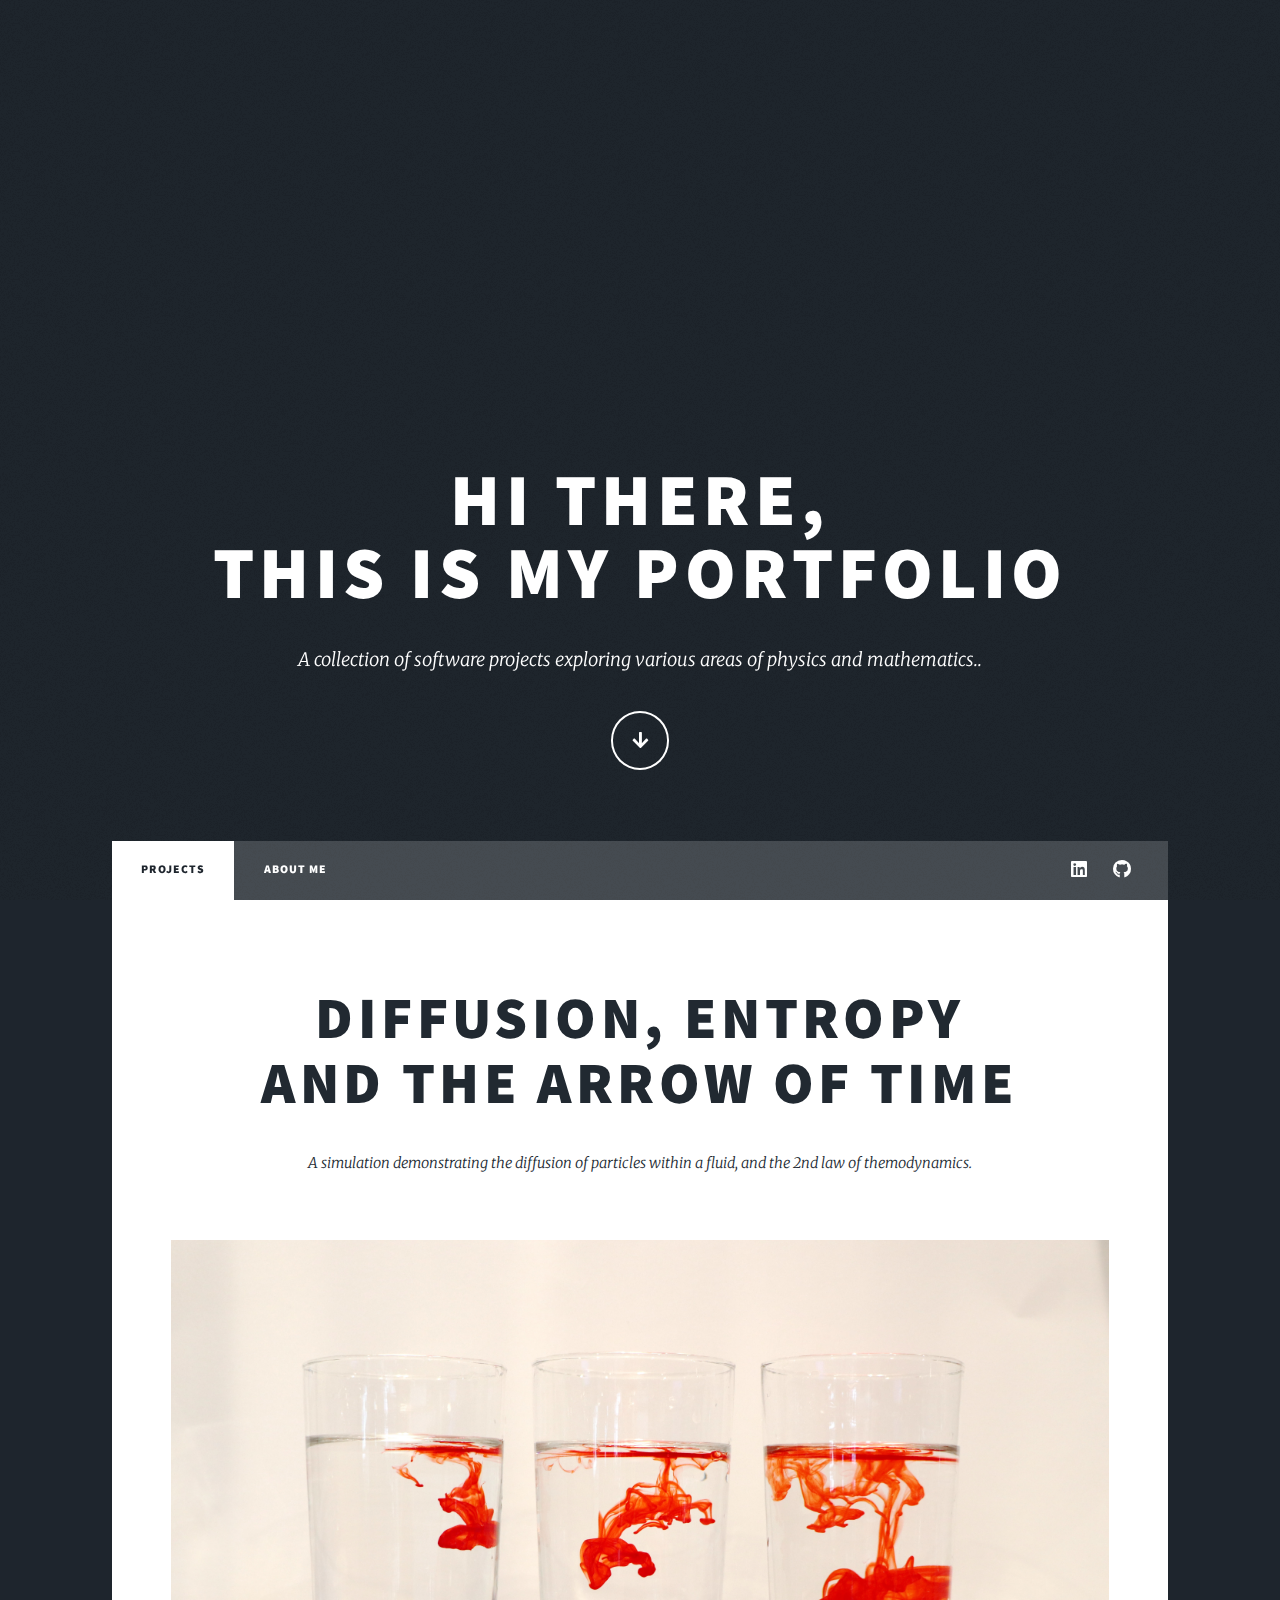
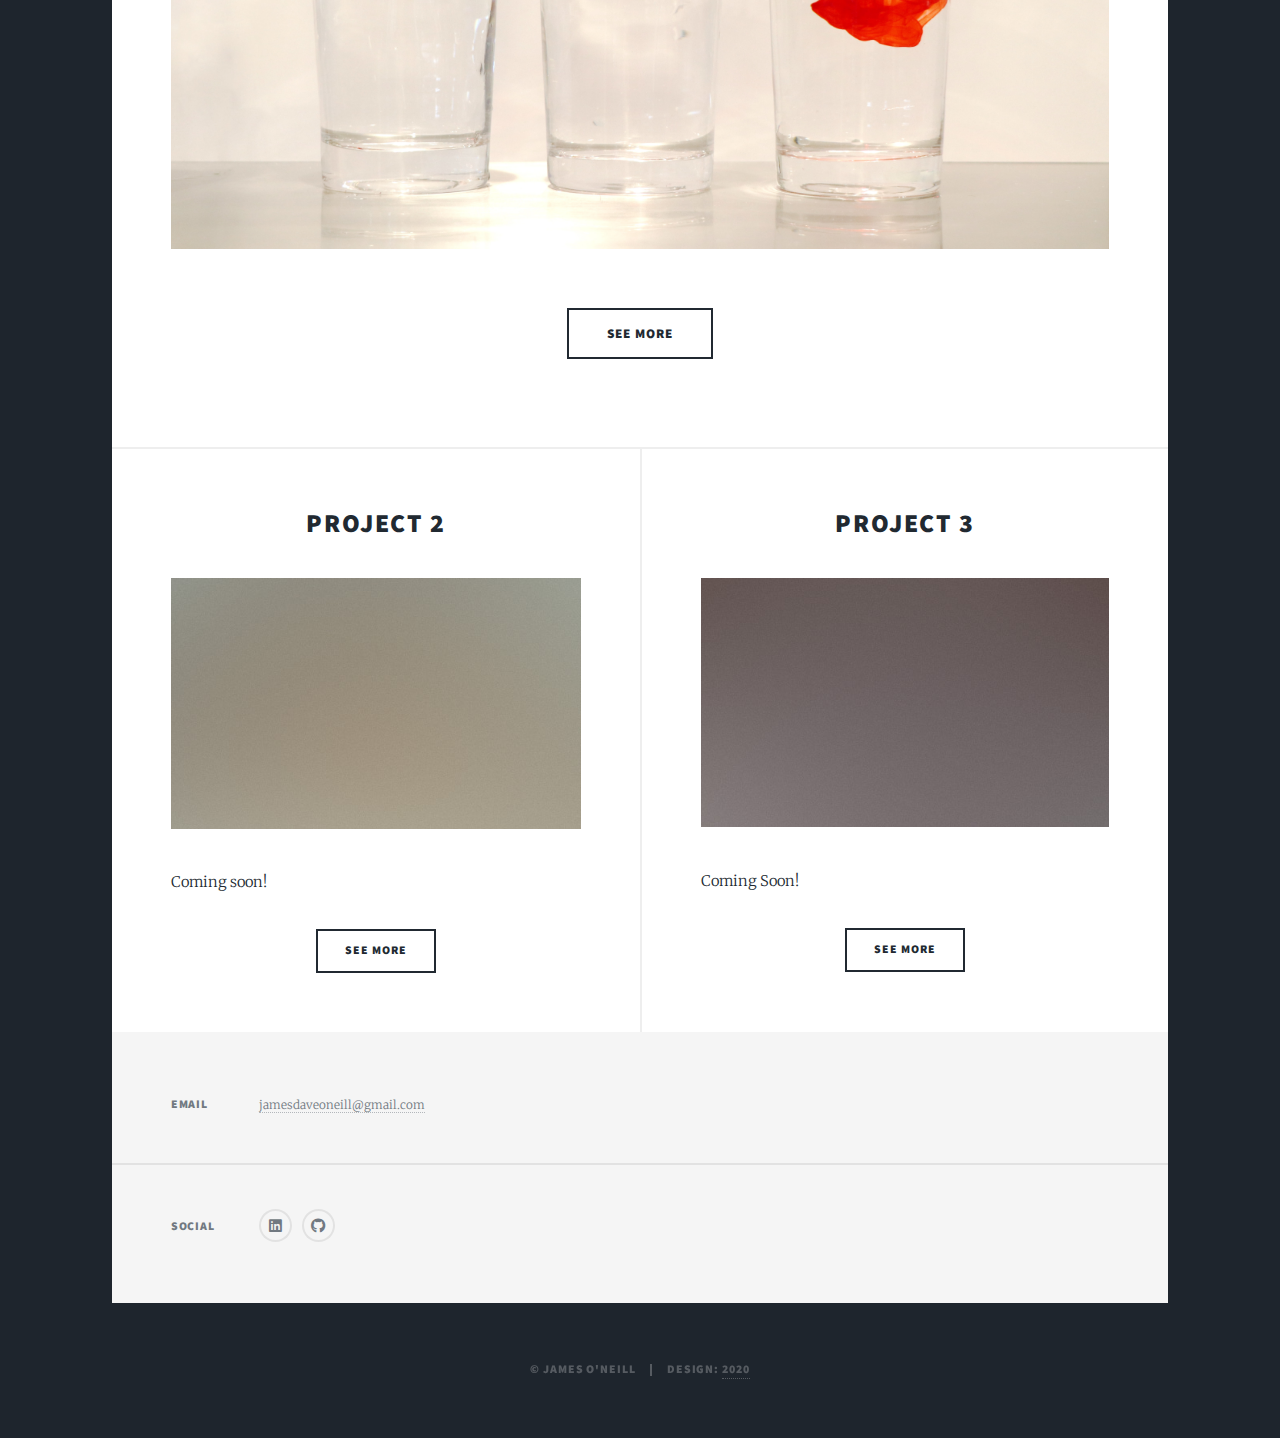
==== index.html @ 085fedf2 "Added picture to About Me page Tweaked responsive background for mobile" ====
<!DOCTYPE HTML>
<!--
	Massively by HTML5 UP
	html5up.net | @ajlkn
	Free for personal and commercial use under the CCA 3.0 license (html5up.net/license)
-->
<html>
	<head>
		<title>Portfolio - James O'Neill</title>
		<meta charset="utf-8" />
		<meta name="viewport" content="width=device-width, initial-scale=1, user-scalable=no" />
		<link rel="stylesheet" href="assets/css/main.css" />
		<noscript><link rel="stylesheet" href="assets/css/noscript.css" /></noscript>
	</head>
	<body class="is-preload">

		<!-- Wrapper -->
			<div id="wrapper" class="fade-in">

				<!-- Intro -->
					<div id="intro">
						<h1>Hi there, <br /> this is my portfolio</h1>
						<p>A collection of software projects exploring various areas of physics and mathematics.</a>.</p>
						<ul class="actions">
							<li><a href="#header" class="button icon solid solo fa-arrow-down scrolly">Continue</a></li>
						</ul>
					</div>

				<!-- Header -->
					<header id="header">
						<a href="index.html" class="logo">James O'Neill</a>
					</header>

				<!-- Nav -->
					<nav id="nav">
						<ul class="links">
							<li class="active"><a href="index.html">Projects</a></li>
							<li><a href="aboutme.html">About Me</a></li>
						</ul>
						<ul class="icons">
							<li><a href="https://www.linkedin.com/in/james-o-neill-bb5a001a0/" class="icon brands fa-linkedin"><span class="label">Instagram</span></a></li>
							<li><a href="https://github.com/Jamesdavidoneill" class="icon brands fa-github"><span class="label">GitHub</span></a></li>
						</ul>
					</nav>

				<!-- Main -->
					<div id="main">

						<!-- Featured Project -->
							<article class="post featured">
								<header class="major">
									<h2><a href="Diffusion Simulation.html">Diffusion, Entropy<br />
									and the Arrow of Time</a></h2>
									<p>A simulation demonstrating the diffusion of particles within a fluid, and the 2nd law of themodynamics.</p>
								</header>
								<a href="Diffusion Simulation.html" class="image main"><img src="images/Diffusion Pic.jpg" alt="" /></a>
								<ul class="actions special">
									<li><a href="Diffusion Simulation.html" class="button large">See more</a></li>
								</ul>
							</article>

						<!-- Projects -->
							<section class="posts">
								<article>
									<header>
										<h2><a href="#">Project 2</a></h2>
									</header>
									<a href="#" class="image fit"><img src="images/pic02.jpg" alt="" /></a>
									<p>Coming soon!</p>
									<ul class="actions special">
										<li><a href="#" class="button">see more</a></li>
									</ul>
								</article>
								<article>
									<header>
										<h2><a href="#">Project 3</a></h2>
									</header>
									<a href="#" class="image fit"><img src="images/pic03.jpg" alt="" /></a>
									<p>Coming Soon!</p>
									<ul class="actions special">
										<li><a href="#" class="button">see more</a></li>
									</ul>
								</article>
								
							</section>

						<!-- Footer -->

					</div>

				<!-- Footer -->
					<footer id="footer">
						<section class="split contact">
							<section>
								<h3>Email</h3>
								<p><a href="#">jamesdaveoneill@gmail.com</a></p>
							</section>
							<section>
								<h3>Social</h3>
								<ul class="icons alt">
									<li><a href="https://www.linkedin.com/in/james-o-neill-bb5a001a0/" class="icon brands alt fa-linkedin"><span class="label">Instagram</span></a></li>
									<li><a href="https://github.com/Jamesdavidoneill" class="icon brands alt fa-github"><span class="label">GitHub</span></a></li>
								</ul>
							</section>
						</section>
					</footer>
					
				<!-- Copyright -->
					<div id="copyright">
						<ul><li>&copy; James O'Neill</li><li>Design: <a href="https://html5up.net">2020</a></li></ul>
					</div>

			</div>

		<!-- Scripts -->
			<script src="assets/js/jquery.min.js"></script>
			<script src="assets/js/jquery.scrollex.min.js"></script>
			<script src="assets/js/jquery.scrolly.min.js"></script>
			<script src="assets/js/browser.min.js"></script>
			<script src="assets/js/breakpoints.min.js"></script>
			<script src="assets/js/util.js"></script>
			<script src="assets/js/main.js"></script>

	</body>
</html>
---- assets/css/main.css ----
@import url(fontawesome-all.min.css);
@import url("https://fonts.googleapis.com/css?family=Merriweather:300,700,300italic,700italic|Source+Sans+Pro:900");

/*
	Massively by HTML5 UP
	html5up.net | @ajlkn
	Free for personal and commercial use under the CCA 3.0 license (html5up.net/license)
*/

html, body, div, span, applet, object,
iframe, h1, h2, h3, h4, h5, h6, p, blockquote,
pre, a, abbr, acronym, address, big, cite,
code, del, dfn, em, img, ins, kbd, q, s, samp,
small, strike, strong, sub, sup, tt, var, b,
u, i, center, dl, dt, dd, ol, ul, li, fieldset,
form, label, legend, table, caption, tbody,
tfoot, thead, tr, th, td, article, aside,
canvas, details, embed, figure, figcaption,
footer, header, hgroup, menu, nav, output, ruby,
section, summary, time, mark, audio, video {
	margin: 0;
	padding: 0;
	border: 0;
	font-size: 100%;
	font: inherit;
	vertical-align: baseline;}

article, aside, details, figcaption, figure,
footer, header, hgroup, menu, nav, section {
	display: block;}

body {
	line-height: 1;
}

ol, ul {
	list-style: none;
}

blockquote, q {
	quotes: none;
}

	blockquote:before, blockquote:after, q:before, q:after {
		content: '';
		content: none;
	}

table {
	border-collapse: collapse;
	border-spacing: 0;
}

body {
	-webkit-text-size-adjust: none;
}

mark {
	background-color: transparent;
	color: inherit;
}

input::-moz-focus-inner {
	border: 0;
	padding: 0;
}

input, select, textarea {
	-moz-appearance: none;
	-webkit-appearance: none;
	-ms-appearance: none;
	appearance: none;
}

/* Basic */

	@-ms-viewport {
		width: device-width;
	}

	body {
		-ms-overflow-style: scrollbar;
	}

	@media screen and (max-width: 480px) {

		html, body {
			min-width: 320px;
		}

	}

	html {
		box-sizing: border-box;
	}

	*, *:before, *:after {
		box-sizing: inherit;
	}

	body {
		background-color: #1e252d;
	}

		body.is-preload *, body.is-preload *:before, body.is-preload *:after {
			-moz-animation: none !important;
			-webkit-animation: none !important;
			-ms-animation: none !important;
			animation: none !important;
			-moz-transition: none !important;
			-webkit-transition: none !important;
			-ms-transition: none !important;
			transition: none !important;
		}

/* Type */

	html {
		font-size: 16pt;
	}

		@media screen and (max-width: 1680px) {

			html {
				font-size: 12pt;
			}

		}

		@media screen and (max-width: 1280px) {

			html {
				font-size: 11pt;
			}

		}

		@media screen and (max-width: 360px) {

			html {
				font-size: 10pt;
			}

		}

	body {
		color: #212931;
	}

	body, input, select, textarea {
		font-family: "Merriweather", Georgia, serif;
		font-weight: 300;
		font-size: 1rem;
		line-height: 2.375;
	}

	a {
		-moz-transition: color 0.2s ease-in-out, background-color 0.2s ease-in-out, border-color 0.2s ease-in-out, box-shadow 0.2s ease-in-out;
		-webkit-transition: color 0.2s ease-in-out, background-color 0.2s ease-in-out, border-color 0.2s ease-in-out, box-shadow 0.2s ease-in-out;
		-ms-transition: color 0.2s ease-in-out, background-color 0.2s ease-in-out, border-color 0.2s ease-in-out, box-shadow 0.2s ease-in-out;
		transition: color 0.2s ease-in-out, background-color 0.2s ease-in-out, border-color 0.2s ease-in-out, box-shadow 0.2s ease-in-out;
		border-bottom: dotted 1px;
		text-decoration: none;
	}

		a:hover {
			border-bottom-color: transparent;
		}

	strong, b {
		font-weight: 600;
	}

	em, i {
		font-style: italic;
	}

	p {
		text-align: justify;
		margin: 0 0 2rem 0;
	}

	h1, h2, h3, h4, h5, h6 {
		font-family: "Source Sans Pro", Helvetica, sans-serif;
		font-weight: 900;
		line-height: 1.5;
		letter-spacing: 0.075em;
		text-transform: uppercase;
		margin: 0 0 1rem 0;
	}

		h1 a, h2 a, h3 a, h4 a, h5 a, h6 a {
			border-bottom: 0;
			color: inherit;
			text-decoration: none;
		}

	h1 {
		font-size: 4rem;
		line-height: 1.1;
		margin: 0 0 2rem 0;
	}

	h2 {
		font-size: 1.75rem;
		line-height: 1.3;
		margin: 0 0 1.5rem 0;
	}

	h3 {
		font-size: 1.25rem;
		margin: 0 0 1.5rem 0;
	}

	h4 {
		font-size: 1rem;
	}

	h5 {
		font-size: 0.9rem;
	}

	h6 {
		font-size: 0.8rem;
	}

	sub {
		font-size: 0.8rem;
		position: relative;
		top: 0.5rem;
	}

	sup {
		font-size: 0.8rem;
		position: relative;
		top: -0.5rem;
	}

	blockquote {
		border-left: solid 4px;
		font-style: italic;
		margin: 0 0 2rem 0;
		padding: 0.5rem 0 0.5rem 2rem;
	}

	code {
		border: solid 2px;
		font-family: "Courier New", monospace;
		font-size: 0.9rem;
		margin: 0 0.25rem;
		padding: 0.25rem 0.65rem;
	}

	pre {
		-webkit-overflow-scrolling: touch;
		font-family: "Courier New", monospace;
		font-size: 0.9rem;
		margin: 0 0 2rem 0;
	}

		pre code {
			display: block;
			line-height: 1.75;
			padding: 1rem 1.5rem;
			overflow-x: auto;
		}

	hr {
		border: 0;
		border-bottom: solid 2px;
		margin: 3rem 0;
	}

		hr.major {
			margin: 5rem 0;
		}

	.align-left {
		text-align: left;
	}

	.align-center {
		text-align: center;
	}

	.align-right {
		text-align: right;
	}

	input, select, textarea {
		color: #212931;
	}

	a {
		color: #212931;
		border-bottom-color: rgba(33, 41, 49, 0.5);
	}

		a:hover {
			border-bottom-color: transparent;
			color: #18bfef !important;
		}

	strong, b {
		color: #212931;
	}

	h1, h2, h3, h4, h5, h6 {
		color: #212931;
	}

	blockquote {
		border-left-color: #eeeeee;
	}

	code {
		background: rgba(220, 220, 220, 0.25);
		border-color: #eeeeee;
	}

	hr {
		border-bottom-color: #eeeeee;
	}

/* Row */

	.row {
		display: flex;
		flex-wrap: wrap;
		box-sizing: border-box;
		align-items: stretch;
	}

		.row > * {
			box-sizing: border-box;
		}

		.row.gtr-uniform > * > :last-child {
			margin-bottom: 0;
		}

		.row.aln-left {
			justify-content: flex-start;
		}

		.row.aln-center {
			justify-content: center;
		}

		.row.aln-right {
			justify-content: flex-end;
		}

		.row.aln-top {
			align-items: flex-start;
		}

		.row.aln-middle {
			align-items: center;
		}

		.row.aln-bottom {
			align-items: flex-end;
		}

		.row > .imp {
			order: -1;
		}

		.row > .col-1 {
			width: 8.33333%;
		}

		.row > .off-1 {
			margin-left: 8.33333%;
		}

		.row > .col-2 {
			width: 16.66667%;
		}

		.row > .off-2 {
			margin-left: 16.66667%;
		}

		.row > .col-3 {
			width: 25%;
		}

		.row > .off-3 {
			margin-left: 25%;
		}

		.row > .col-4 {
			width: 33.33333%;
		}

		.row > .off-4 {
			margin-left: 33.33333%;
		}

		.row > .col-5 {
			width: 41.66667%;
		}

		.row > .off-5 {
			margin-left: 41.66667%;
		}

		.row > .col-6 {
			width: 50%;
		}

		.row > .off-6 {
			margin-left: 50%;
		}

		.row > .col-7 {
			width: 58.33333%;
		}

		.row > .off-7 {
			margin-left: 58.33333%;
		}

		.row > .col-8 {
			width: 66.66667%;
		}

		.row > .off-8 {
			margin-left: 66.66667%;
		}

		.row > .col-9 {
			width: 75%;
		}

		.row > .off-9 {
			margin-left: 75%;
		}

		.row > .col-10 {
			width: 83.33333%;
		}

		.row > .off-10 {
			margin-left: 83.33333%;
		}

		.row > .col-11 {
			width: 91.66667%;
		}

		.row > .off-11 {
			margin-left: 91.66667%;
		}

		.row > .col-12 {
			width: 100%;
		}

		.row > .off-12 {
			margin-left: 100%;
		}

		.row.gtr-0 {
			margin-top: 0;
			margin-left: 0rem;
		}

			.row.gtr-0 > * {
				padding: 0 0 0 0rem;
			}

			.row.gtr-0.gtr-uniform {
				margin-top: 0rem;
			}

				.row.gtr-0.gtr-uniform > * {
					padding-top: 0rem;
				}

		.row.gtr-25 {
			margin-top: 0;
			margin-left: -0.375rem;
		}

			.row.gtr-25 > * {
				padding: 0 0 0 0.375rem;
			}

			.row.gtr-25.gtr-uniform {
				margin-top: -0.375rem;
			}

				.row.gtr-25.gtr-uniform > * {
					padding-top: 0.375rem;
				}

		.row.gtr-50 {
			margin-top: 0;
			margin-left: -0.75rem;
		}

			.row.gtr-50 > * {
				padding: 0 0 0 0.75rem;
			}

			.row.gtr-50.gtr-uniform {
				margin-top: -0.75rem;
			}

				.row.gtr-50.gtr-uniform > * {
					padding-top: 0.75rem;
				}

		.row {
			margin-top: 0;
			margin-left: -1.5rem;
		}

			.row > * {
				padding: 0 0 0 1.5rem;
			}

			.row.gtr-uniform {
				margin-top: -1.5rem;
			}

				.row.gtr-uniform > * {
					padding-top: 1.5rem;
				}

		.row.gtr-150 {
			margin-top: 0;
			margin-left: -2.25rem;
		}

			.row.gtr-150 > * {
				padding: 0 0 0 2.25rem;
			}

			.row.gtr-150.gtr-uniform {
				margin-top: -2.25rem;
			}

				.row.gtr-150.gtr-uniform > * {
					padding-top: 2.25rem;
				}

		.row.gtr-200 {
			margin-top: 0;
			margin-left: -3rem;
		}

			.row.gtr-200 > * {
				padding: 0 0 0 3rem;
			}

			.row.gtr-200.gtr-uniform {
				margin-top: -3rem;
			}

				.row.gtr-200.gtr-uniform > * {
					padding-top: 3rem;
				}

		@media screen and (max-width: 1680px) {

			.row {
				display: flex;
				flex-wrap: wrap;
				box-sizing: border-box;
				align-items: stretch;
			}

				.row > * {
					box-sizing: border-box;
				}

				.row.gtr-uniform > * > :last-child {
					margin-bottom: 0;
				}

				.row.aln-left {
					justify-content: flex-start;
				}

				.row.aln-center {
					justify-content: center;
				}

				.row.aln-right {
					justify-content: flex-end;
				}

				.row.aln-top {
					align-items: flex-start;
				}

				.row.aln-middle {
					align-items: center;
				}

				.row.aln-bottom {
					align-items: flex-end;
				}

				.row > .imp-xlarge {
					order: -1;
				}

				.row > .col-1-xlarge {
					width: 8.33333%;
				}

				.row > .off-1-xlarge {
					margin-left: 8.33333%;
				}

				.row > .col-2-xlarge {
					width: 16.66667%;
				}

				.row > .off-2-xlarge {
					margin-left: 16.66667%;
				}

				.row > .col-3-xlarge {
					width: 25%;
				}

				.row > .off-3-xlarge {
					margin-left: 25%;
				}

				.row > .col-4-xlarge {
					width: 33.33333%;
				}

				.row > .off-4-xlarge {
					margin-left: 33.33333%;
				}

				.row > .col-5-xlarge {
					width: 41.66667%;
				}

				.row > .off-5-xlarge {
					margin-left: 41.66667%;
				}

				.row > .col-6-xlarge {
					width: 50%;
				}

				.row > .off-6-xlarge {
					margin-left: 50%;
				}

				.row > .col-7-xlarge {
					width: 58.33333%;
				}

				.row > .off-7-xlarge {
					margin-left: 58.33333%;
				}

				.row > .col-8-xlarge {
					width: 66.66667%;
				}

				.row > .off-8-xlarge {
					margin-left: 66.66667%;
				}

				.row > .col-9-xlarge {
					width: 75%;
				}

				.row > .off-9-xlarge {
					margin-left: 75%;
				}

				.row > .col-10-xlarge {
					width: 83.33333%;
				}

				.row > .off-10-xlarge {
					margin-left: 83.33333%;
				}

				.row > .col-11-xlarge {
					width: 91.66667%;
				}

				.row > .off-11-xlarge {
					margin-left: 91.66667%;
				}

				.row > .col-12-xlarge {
					width: 100%;
				}

				.row > .off-12-xlarge {
					margin-left: 100%;
				}

				.row.gtr-0 {
					margin-top: 0;
					margin-left: 0rem;
				}

					.row.gtr-0 > * {
						padding: 0 0 0 0rem;
					}

					.row.gtr-0.gtr-uniform {
						margin-top: 0rem;
					}

						.row.gtr-0.gtr-uniform > * {
							padding-top: 0rem;
						}

				.row.gtr-25 {
					margin-top: 0;
					margin-left: -0.375rem;
				}

					.row.gtr-25 > * {
						padding: 0 0 0 0.375rem;
					}

					.row.gtr-25.gtr-uniform {
						margin-top: -0.375rem;
					}

						.row.gtr-25.gtr-uniform > * {
							padding-top: 0.375rem;
						}

				.row.gtr-50 {
					margin-top: 0;
					margin-left: -0.75rem;
				}

					.row.gtr-50 > * {
						padding: 0 0 0 0.75rem;
					}

					.row.gtr-50.gtr-uniform {
						margin-top: -0.75rem;
					}

						.row.gtr-50.gtr-uniform > * {
							padding-top: 0.75rem;
						}

				.row {
					margin-top: 0;
					margin-left: -1.5rem;
				}

					.row > * {
						padding: 0 0 0 1.5rem;
					}

					.row.gtr-uniform {
						margin-top: -1.5rem;
					}

						.row.gtr-uniform > * {
							padding-top: 1.5rem;
						}

				.row.gtr-150 {
					margin-top: 0;
					margin-left: -2.25rem;
				}

					.row.gtr-150 > * {
						padding: 0 0 0 2.25rem;
					}

					.row.gtr-150.gtr-uniform {
						margin-top: -2.25rem;
					}

						.row.gtr-150.gtr-uniform > * {
							padding-top: 2.25rem;
						}

				.row.gtr-200 {
					margin-top: 0;
					margin-left: -3rem;
				}

					.row.gtr-200 > * {
						padding: 0 0 0 3rem;
					}

					.row.gtr-200.gtr-uniform {
						margin-top: -3rem;
					}

						.row.gtr-200.gtr-uniform > * {
							padding-top: 3rem;
						}

		}

		@media screen and (max-width: 1280px) {

			.row {
				display: flex;
				flex-wrap: wrap;
				box-sizing: border-box;
				align-items: stretch;
			}

				.row > * {
					box-sizing: border-box;
				}

				.row.gtr-uniform > * > :last-child {
					margin-bottom: 0;
				}

				.row.aln-left {
					justify-content: flex-start;
				}

				.row.aln-center {
					justify-content: center;
				}

				.row.aln-right {
					justify-content: flex-end;
				}

				.row.aln-top {
					align-items: flex-start;
				}

				.row.aln-middle {
					align-items: center;
				}

				.row.aln-bottom {
					align-items: flex-end;
				}

				.row > .imp-large {
					order: -1;
				}

				.row > .col-1-large {
					width: 8.33333%;
				}

				.row > .off-1-large {
					margin-left: 8.33333%;
				}

				.row > .col-2-large {
					width: 16.66667%;
				}

				.row > .off-2-large {
					margin-left: 16.66667%;
				}

				.row > .col-3-large {
					width: 25%;
				}

				.row > .off-3-large {
					margin-left: 25%;
				}

				.row > .col-4-large {
					width: 33.33333%;
				}

				.row > .off-4-large {
					margin-left: 33.33333%;
				}

				.row > .col-5-large {
					width: 41.66667%;
				}

				.row > .off-5-large {
					margin-left: 41.66667%;
				}

				.row > .col-6-large {
					width: 50%;
				}

				.row > .off-6-large {
					margin-left: 50%;
				}

				.row > .col-7-large {
					width: 58.33333%;
				}

				.row > .off-7-large {
					margin-left: 58.33333%;
				}

				.row > .col-8-large {
					width: 66.66667%;
				}

				.row > .off-8-large {
					margin-left: 66.66667%;
				}

				.row > .col-9-large {
					width: 75%;
				}

				.row > .off-9-large {
					margin-left: 75%;
				}

				.row > .col-10-large {
					width: 83.33333%;
				}

				.row > .off-10-large {
					margin-left: 83.33333%;
				}

				.row > .col-11-large {
					width: 91.66667%;
				}

				.row > .off-11-large {
					margin-left: 91.66667%;
				}

				.row > .col-12-large {
					width: 100%;
				}

				.row > .off-12-large {
					margin-left: 100%;
				}

				.row.gtr-0 {
					margin-top: 0;
					margin-left: 0rem;
				}

					.row.gtr-0 > * {
						padding: 0 0 0 0rem;
					}

					.row.gtr-0.gtr-uniform {
						margin-top: 0rem;
					}

						.row.gtr-0.gtr-uniform > * {
							padding-top: 0rem;
						}

				.row.gtr-25 {
					margin-top: 0;
					margin-left: -0.375rem;
				}

					.row.gtr-25 > * {
						padding: 0 0 0 0.375rem;
					}

					.row.gtr-25.gtr-uniform {
						margin-top: -0.375rem;
					}

						.row.gtr-25.gtr-uniform > * {
							padding-top: 0.375rem;
						}

				.row.gtr-50 {
					margin-top: 0;
					margin-left: -0.75rem;
				}

					.row.gtr-50 > * {
						padding: 0 0 0 0.75rem;
					}

					.row.gtr-50.gtr-uniform {
						margin-top: -0.75rem;
					}

						.row.gtr-50.gtr-uniform > * {
							padding-top: 0.75rem;
						}

				.row {
					margin-top: 0;
					margin-left: -1.5rem;
				}

					.row > * {
						padding: 0 0 0 1.5rem;
					}

					.row.gtr-uniform {
						margin-top: -1.5rem;
					}

						.row.gtr-uniform > * {
							padding-top: 1.5rem;
						}

				.row.gtr-150 {
					margin-top: 0;
					margin-left: -2.25rem;
				}

					.row.gtr-150 > * {
						padding: 0 0 0 2.25rem;
					}

					.row.gtr-150.gtr-uniform {
						margin-top: -2.25rem;
					}

						.row.gtr-150.gtr-uniform > * {
							padding-top: 2.25rem;
						}

				.row.gtr-200 {
					margin-top: 0;
					margin-left: -3rem;
				}

					.row.gtr-200 > * {
						padding: 0 0 0 3rem;
					}

					.row.gtr-200.gtr-uniform {
						margin-top: -3rem;
					}

						.row.gtr-200.gtr-uniform > * {
							padding-top: 3rem;
						}

		}

		@media screen and (max-width: 980px) {

			.row {
				display: flex;
				flex-wrap: wrap;
				box-sizing: border-box;
				align-items: stretch;
			}

				.row > * {
					box-sizing: border-box;
				}

				.row.gtr-uniform > * > :last-child {
					margin-bottom: 0;
				}

				.row.aln-left {
					justify-content: flex-start;
				}

				.row.aln-center {
					justify-content: center;
				}

				.row.aln-right {
					justify-content: flex-end;
				}

				.row.aln-top {
					align-items: flex-start;
				}

				.row.aln-middle {
					align-items: center;
				}

				.row.aln-bottom {
					align-items: flex-end;
				}

				.row > .imp-medium {
					order: -1;
				}

				.row > .col-1-medium {
					width: 8.33333%;
				}

				.row > .off-1-medium {
					margin-left: 8.33333%;
				}

				.row > .col-2-medium {
					width: 16.66667%;
				}

				.row > .off-2-medium {
					margin-left: 16.66667%;
				}

				.row > .col-3-medium {
					width: 25%;
				}

				.row > .off-3-medium {
					margin-left: 25%;
				}

				.row > .col-4-medium {
					width: 33.33333%;
				}

				.row > .off-4-medium {
					margin-left: 33.33333%;
				}

				.row > .col-5-medium {
					width: 41.66667%;
				}

				.row > .off-5-medium {
					margin-left: 41.66667%;
				}

				.row > .col-6-medium {
					width: 50%;
				}

				.row > .off-6-medium {
					margin-left: 50%;
				}

				.row > .col-7-medium {
					width: 58.33333%;
				}

				.row > .off-7-medium {
					margin-left: 58.33333%;
				}

				.row > .col-8-medium {
					width: 66.66667%;
				}

				.row > .off-8-medium {
					margin-left: 66.66667%;
				}

				.row > .col-9-medium {
					width: 75%;
				}

				.row > .off-9-medium {
					margin-left: 75%;
				}

				.row > .col-10-medium {
					width: 83.33333%;
				}

				.row > .off-10-medium {
					margin-left: 83.33333%;
				}

				.row > .col-11-medium {
					width: 91.66667%;
				}

				.row > .off-11-medium {
					margin-left: 91.66667%;
				}

				.row > .col-12-medium {
					width: 100%;
				}

				.row > .off-12-medium {
					margin-left: 100%;
				}

				.row.gtr-0 {
					margin-top: 0;
					margin-left: 0rem;
				}

					.row.gtr-0 > * {
						padding: 0 0 0 0rem;
					}

					.row.gtr-0.gtr-uniform {
						margin-top: 0rem;
					}

						.row.gtr-0.gtr-uniform > * {
							padding-top: 0rem;
						}

				.row.gtr-25 {
					margin-top: 0;
					margin-left: -0.375rem;
				}

					.row.gtr-25 > * {
						padding: 0 0 0 0.375rem;
					}

					.row.gtr-25.gtr-uniform {
						margin-top: -0.375rem;
					}

						.row.gtr-25.gtr-uniform > * {
							padding-top: 0.375rem;
						}

				.row.gtr-50 {
					margin-top: 0;
					margin-left: -0.75rem;
				}

					.row.gtr-50 > * {
						padding: 0 0 0 0.75rem;
					}

					.row.gtr-50.gtr-uniform {
						margin-top: -0.75rem;
					}

						.row.gtr-50.gtr-uniform > * {
							padding-top: 0.75rem;
						}

				.row {
					margin-top: 0;
					margin-left: -1.5rem;
				}

					.row > * {
						padding: 0 0 0 1.5rem;
					}

					.row.gtr-uniform {
						margin-top: -1.5rem;
					}

						.row.gtr-uniform > * {
							padding-top: 1.5rem;
						}

				.row.gtr-150 {
					margin-top: 0;
					margin-left: -2.25rem;
				}

					.row.gtr-150 > * {
						padding: 0 0 0 2.25rem;
					}

					.row.gtr-150.gtr-uniform {
						margin-top: -2.25rem;
					}

						.row.gtr-150.gtr-uniform > * {
							padding-top: 2.25rem;
						}

				.row.gtr-200 {
					margin-top: 0;
					margin-left: -3rem;
				}

					.row.gtr-200 > * {
						padding: 0 0 0 3rem;
					}

					.row.gtr-200.gtr-uniform {
						margin-top: -3rem;
					}

						.row.gtr-200.gtr-uniform > * {
							padding-top: 3rem;
						}

		}

		@media screen and (max-width: 736px) {

			.row {
				display: flex;
				flex-wrap: wrap;
				box-sizing: border-box;
				align-items: stretch;
			}

				.row > * {
					box-sizing: border-box;
				}

				.row.gtr-uniform > * > :last-child {
					margin-bottom: 0;
				}

				.row.aln-left {
					justify-content: flex-start;
				}

				.row.aln-center {
					justify-content: center;
				}

				.row.aln-right {
					justify-content: flex-end;
				}

				.row.aln-top {
					align-items: flex-start;
				}

				.row.aln-middle {
					align-items: center;
				}

				.row.aln-bottom {
					align-items: flex-end;
				}

				.row > .imp-small {
					order: -1;
				}

				.row > .col-1-small {
					width: 8.33333%;
				}

				.row > .off-1-small {
					margin-left: 8.33333%;
				}

				.row > .col-2-small {
					width: 16.66667%;
				}

				.row > .off-2-small {
					margin-left: 16.66667%;
				}

				.row > .col-3-small {
					width: 25%;
				}

				.row > .off-3-small {
					margin-left: 25%;
				}

				.row > .col-4-small {
					width: 33.33333%;
				}

				.row > .off-4-small {
					margin-left: 33.33333%;
				}

				.row > .col-5-small {
					width: 41.66667%;
				}

				.row > .off-5-small {
					margin-left: 41.66667%;
				}

				.row > .col-6-small {
					width: 50%;
				}

				.row > .off-6-small {
					margin-left: 50%;
				}

				.row > .col-7-small {
					width: 58.33333%;
				}

				.row > .off-7-small {
					margin-left: 58.33333%;
				}

				.row > .col-8-small {
					width: 66.66667%;
				}

				.row > .off-8-small {
					margin-left: 66.66667%;
				}

				.row > .col-9-small {
					width: 75%;
				}

				.row > .off-9-small {
					margin-left: 75%;
				}

				.row > .col-10-small {
					width: 83.33333%;
				}

				.row > .off-10-small {
					margin-left: 83.33333%;
				}

				.row > .col-11-small {
					width: 91.66667%;
				}

				.row > .off-11-small {
					margin-left: 91.66667%;
				}

				.row > .col-12-small {
					width: 100%;
				}

				.row > .off-12-small {
					margin-left: 100%;
				}

				.row.gtr-0 {
					margin-top: 0;
					margin-left: 0rem;
				}

					.row.gtr-0 > * {
						padding: 0 0 0 0rem;
					}

					.row.gtr-0.gtr-uniform {
						margin-top: 0rem;
					}

						.row.gtr-0.gtr-uniform > * {
							padding-top: 0rem;
						}

				.row.gtr-25 {
					margin-top: 0;
					margin-left: -0.375rem;
				}

					.row.gtr-25 > * {
						padding: 0 0 0 0.375rem;
					}

					.row.gtr-25.gtr-uniform {
						margin-top: -0.375rem;
					}

						.row.gtr-25.gtr-uniform > * {
							padding-top: 0.375rem;
						}

				.row.gtr-50 {
					margin-top: 0;
					margin-left: -0.75rem;
				}

					.row.gtr-50 > * {
						padding: 0 0 0 0.75rem;
					}

					.row.gtr-50.gtr-uniform {
						margin-top: -0.75rem;
					}

						.row.gtr-50.gtr-uniform > * {
							padding-top: 0.75rem;
						}

				.row {
					margin-top: 0;
					margin-left: -1.5rem;
				}

					.row > * {
						padding: 0 0 0 1.5rem;
					}

					.row.gtr-uniform {
						margin-top: -1.5rem;
					}

						.row.gtr-uniform > * {
							padding-top: 1.5rem;
						}

				.row.gtr-150 {
					margin-top: 0;
					margin-left: -2.25rem;
				}

					.row.gtr-150 > * {
						padding: 0 0 0 2.25rem;
					}

					.row.gtr-150.gtr-uniform {
						margin-top: -2.25rem;
					}

						.row.gtr-150.gtr-uniform > * {
							padding-top: 2.25rem;
						}

				.row.gtr-200 {
					margin-top: 0;
					margin-left: -3rem;
				}

					.row.gtr-200 > * {
						padding: 0 0 0 3rem;
					}

					.row.gtr-200.gtr-uniform {
						margin-top: -3rem;
					}

						.row.gtr-200.gtr-uniform > * {
							padding-top: 3rem;
						}

		}

		@media screen and (max-width: 480px) {

			.row {
				display: flex;
				flex-wrap: wrap;
				box-sizing: border-box;
				align-items: stretch;
			}

				.row > * {
					box-sizing: border-box;
				}

				.row.gtr-uniform > * > :last-child {
					margin-bottom: 0;
				}

				.row.aln-left {
					justify-content: flex-start;
				}

				.row.aln-center {
					justify-content: center;
				}

				.row.aln-right {
					justify-content: flex-end;
				}

				.row.aln-top {
					align-items: flex-start;
				}

				.row.aln-middle {
					align-items: center;
				}

				.row.aln-bottom {
					align-items: flex-end;
				}

				.row > .imp-xsmall {
					order: -1;
				}

				.row > .col-1-xsmall {
					width: 8.33333%;
				}

				.row > .off-1-xsmall {
					margin-left: 8.33333%;
				}

				.row > .col-2-xsmall {
					width: 16.66667%;
				}

				.row > .off-2-xsmall {
					margin-left: 16.66667%;
				}

				.row > .col-3-xsmall {
					width: 25%;
				}

				.row > .off-3-xsmall {
					margin-left: 25%;
				}

				.row > .col-4-xsmall {
					width: 33.33333%;
				}

				.row > .off-4-xsmall {
					margin-left: 33.33333%;
				}

				.row > .col-5-xsmall {
					width: 41.66667%;
				}

				.row > .off-5-xsmall {
					margin-left: 41.66667%;
				}

				.row > .col-6-xsmall {
					width: 50%;
				}

				.row > .off-6-xsmall {
					margin-left: 50%;
				}

				.row > .col-7-xsmall {
					width: 58.33333%;
				}

				.row > .off-7-xsmall {
					margin-left: 58.33333%;
				}

				.row > .col-8-xsmall {
					width: 66.66667%;
				}

				.row > .off-8-xsmall {
					margin-left: 66.66667%;
				}

				.row > .col-9-xsmall {
					width: 75%;
				}

				.row > .off-9-xsmall {
					margin-left: 75%;
				}

				.row > .col-10-xsmall {
					width: 83.33333%;
				}

				.row > .off-10-xsmall {
					margin-left: 83.33333%;
				}

				.row > .col-11-xsmall {
					width: 91.66667%;
				}

				.row > .off-11-xsmall {
					margin-left: 91.66667%;
				}

				.row > .col-12-xsmall {
					width: 100%;
				}

				.row > .off-12-xsmall {
					margin-left: 100%;
				}

				.row.gtr-0 {
					margin-top: 0;
					margin-left: 0rem;
				}

					.row.gtr-0 > * {
						padding: 0 0 0 0rem;
					}

					.row.gtr-0.gtr-uniform {
						margin-top: 0rem;
					}

						.row.gtr-0.gtr-uniform > * {
							padding-top: 0rem;
						}

				.row.gtr-25 {
					margin-top: 0;
					margin-left: -0.375rem;
				}

					.row.gtr-25 > * {
						padding: 0 0 0 0.375rem;
					}

					.row.gtr-25.gtr-uniform {
						margin-top: -0.375rem;
					}

						.row.gtr-25.gtr-uniform > * {
							padding-top: 0.375rem;
						}

				.row.gtr-50 {
					margin-top: 0;
					margin-left: -0.75rem;
				}

					.row.gtr-50 > * {
						padding: 0 0 0 0.75rem;
					}

					.row.gtr-50.gtr-uniform {
						margin-top: -0.75rem;
					}

						.row.gtr-50.gtr-uniform > * {
							padding-top: 0.75rem;
						}

				.row {
					margin-top: 0;
					margin-left: -1.5rem;
				}

					.row > * {
						padding: 0 0 0 1.5rem;
					}

					.row.gtr-uniform {
						margin-top: -1.5rem;
					}

						.row.gtr-uniform > * {
							padding-top: 1.5rem;
						}

				.row.gtr-150 {
					margin-top: 0;
					margin-left: -2.25rem;
				}

					.row.gtr-150 > * {
						padding: 0 0 0 2.25rem;
					}

					.row.gtr-150.gtr-uniform {
						margin-top: -2.25rem;
					}

						.row.gtr-150.gtr-uniform > * {
							padding-top: 2.25rem;
						}

				.row.gtr-200 {
					margin-top: 0;
					margin-left: -3rem;
				}

					.row.gtr-200 > * {
						padding: 0 0 0 3rem;
					}

					.row.gtr-200.gtr-uniform {
						margin-top: -3rem;
					}

						.row.gtr-200.gtr-uniform > * {
							padding-top: 3rem;
						}

		}

		@media screen and (max-width: 360px) {

			.row {
				display: flex;
				flex-wrap: wrap;
				box-sizing: border-box;
				align-items: stretch;
			}

				.row > * {
					box-sizing: border-box;
				}

				.row.gtr-uniform > * > :last-child {
					margin-bottom: 0;
				}

				.row.aln-left {
					justify-content: flex-start;
				}

				.row.aln-center {
					justify-content: center;
				}

				.row.aln-right {
					justify-content: flex-end;
				}

				.row.aln-top {
					align-items: flex-start;
				}

				.row.aln-middle {
					align-items: center;
				}

				.row.aln-bottom {
					align-items: flex-end;
				}

				.row > .imp-xxsmall {
					order: -1;
				}

				.row > .col-1-xxsmall {
					width: 8.33333%;
				}

				.row > .off-1-xxsmall {
					margin-left: 8.33333%;
				}

				.row > .col-2-xxsmall {
					width: 16.66667%;
				}

				.row > .off-2-xxsmall {
					margin-left: 16.66667%;
				}

				.row > .col-3-xxsmall {
					width: 25%;
				}

				.row > .off-3-xxsmall {
					margin-left: 25%;
				}

				.row > .col-4-xxsmall {
					width: 33.33333%;
				}

				.row > .off-4-xxsmall {
					margin-left: 33.33333%;
				}

				.row > .col-5-xxsmall {
					width: 41.66667%;
				}

				.row > .off-5-xxsmall {
					margin-left: 41.66667%;
				}

				.row > .col-6-xxsmall {
					width: 50%;
				}

				.row > .off-6-xxsmall {
					margin-left: 50%;
				}

				.row > .col-7-xxsmall {
					width: 58.33333%;
				}

				.row > .off-7-xxsmall {
					margin-left: 58.33333%;
				}

				.row > .col-8-xxsmall {
					width: 66.66667%;
				}

				.row > .off-8-xxsmall {
					margin-left: 66.66667%;
				}

				.row > .col-9-xxsmall {
					width: 75%;
				}

				.row > .off-9-xxsmall {
					margin-left: 75%;
				}

				.row > .col-10-xxsmall {
					width: 83.33333%;
				}

				.row > .off-10-xxsmall {
					margin-left: 83.33333%;
				}

				.row > .col-11-xxsmall {
					width: 91.66667%;
				}

				.row > .off-11-xxsmall {
					margin-left: 91.66667%;
				}

				.row > .col-12-xxsmall {
					width: 100%;
				}

				.row > .off-12-xxsmall {
					margin-left: 100%;
				}

				.row.gtr-0 {
					margin-top: 0;
					margin-left: 0rem;
				}

					.row.gtr-0 > * {
						padding: 0 0 0 0rem;
					}

					.row.gtr-0.gtr-uniform {
						margin-top: 0rem;
					}

						.row.gtr-0.gtr-uniform > * {
							padding-top: 0rem;
						}

				.row.gtr-25 {
					margin-top: 0;
					margin-left: -0.375rem;
				}

					.row.gtr-25 > * {
						padding: 0 0 0 0.375rem;
					}

					.row.gtr-25.gtr-uniform {
						margin-top: -0.375rem;
					}

						.row.gtr-25.gtr-uniform > * {
							padding-top: 0.375rem;
						}

				.row.gtr-50 {
					margin-top: 0;
					margin-left: -0.75rem;
				}

					.row.gtr-50 > * {
						padding: 0 0 0 0.75rem;
					}

					.row.gtr-50.gtr-uniform {
						margin-top: -0.75rem;
					}

						.row.gtr-50.gtr-uniform > * {
							padding-top: 0.75rem;
						}

				.row {
					margin-top: 0;
					margin-left: -1.5rem;
				}

					.row > * {
						padding: 0 0 0 1.5rem;
					}

					.row.gtr-uniform {
						margin-top: -1.5rem;
					}

						.row.gtr-uniform > * {
							padding-top: 1.5rem;
						}

				.row.gtr-150 {
					margin-top: 0;
					margin-left: -2.25rem;
				}

					.row.gtr-150 > * {
						padding: 0 0 0 2.25rem;
					}

					.row.gtr-150.gtr-uniform {
						margin-top: -2.25rem;
					}

						.row.gtr-150.gtr-uniform > * {
							padding-top: 2.25rem;
						}

				.row.gtr-200 {
					margin-top: 0;
					margin-left: -3rem;
				}

					.row.gtr-200 > * {
						padding: 0 0 0 3rem;
					}

					.row.gtr-200.gtr-uniform {
						margin-top: -3rem;
					}

						.row.gtr-200.gtr-uniform > * {
							padding-top: 3rem;
						}

		}

/* Box */

	.box {
		border: solid 2px;
		margin-bottom: 2rem;
		padding: 1.5rem;
	}

		.box > :last-child,
		.box > :last-child > :last-child,
		.box > :last-child > :last-child > :last-child {
			margin-bottom: 0;
		}

		.box.alt {
			border: 0;
			border-radius: 0;
			padding: 0;
		}

	.box {
		border-color: #eeeeee;
	}

/* Button */

	input[type="submit"],
	input[type="reset"],
	input[type="button"],
	button,
	.button {
		-moz-appearance: none;
		-webkit-appearance: none;
		-ms-appearance: none;
		appearance: none;
		-moz-transition: background-color 0.2s ease-in-out, box-shadow 0.2s ease-in-out, color 0.2s ease-in-out;
		-webkit-transition: background-color 0.2s ease-in-out, box-shadow 0.2s ease-in-out, color 0.2s ease-in-out;
		-ms-transition: background-color 0.2s ease-in-out, box-shadow 0.2s ease-in-out, color 0.2s ease-in-out;
		transition: background-color 0.2s ease-in-out, box-shadow 0.2s ease-in-out, color 0.2s ease-in-out;
		border: 0;
		border-radius: 0;
		cursor: pointer;
		display: inline-block;
		font-family: "Source Sans Pro", Helvetica, sans-serif;
		font-size: 0.8rem;
		font-weight: 900;
		letter-spacing: 0.075em;
		height: 3rem;
		line-height: 3rem;
		padding: 0 2rem;
		text-align: center;
		text-decoration: none;
		text-transform: uppercase;
		white-space: nowrap;
	}

		input[type="submit"].icon:before,
		input[type="reset"].icon:before,
		input[type="button"].icon:before,
		button.icon:before,
		.button.icon:before {
			margin-right: 0.5rem;
		}

		input[type="submit"].icon.solo,
		input[type="reset"].icon.solo,
		input[type="button"].icon.solo,
		button.icon.solo,
		.button.icon.solo {
			position: relative;
			width: 4rem;
			height: 4rem;
			line-height: 4rem;
			border-radius: 4rem;
			text-indent: 4rem;
			overflow: hidden;
			padding: 0;
			white-space: nowrap;
		}

			input[type="submit"].icon.solo:before,
			input[type="reset"].icon.solo:before,
			input[type="button"].icon.solo:before,
			button.icon.solo:before,
			.button.icon.solo:before {
				position: absolute;
				display: block;
				top: 0;
				left: 0;
				width: inherit;
				height: inherit;
				line-height: inherit;
				font-size: 1.25rem;
				margin-right: 0;
				text-align: center;
				text-indent: 0;
			}

		input[type="submit"].fit,
		input[type="reset"].fit,
		input[type="button"].fit,
		button.fit,
		.button.fit {
			width: 100%;
		}

		input[type="submit"].small,
		input[type="reset"].small,
		input[type="button"].small,
		button.small,
		.button.small {
			font-size: 0.7rem;
			height: 2.5rem;
			line-height: 2.5rem;
			padding: 0 1.5rem;
		}

		input[type="submit"].large,
		input[type="reset"].large,
		input[type="button"].large,
		button.large,
		.button.large {
			font-size: 0.9rem;
			height: 3.5rem;
			line-height: 3.5rem;
			padding: 0 2.75rem;
		}

		@media screen and (max-width: 980px) {

			input[type="submit"],
			input[type="reset"],
			input[type="button"],
			button,
			.button {
				font-size: 0.9rem;
				height: 3.25rem;
				line-height: 3.25rem;
			}

				input[type="submit"].large,
				input[type="reset"].large,
				input[type="button"].large,
				button.large,
				.button.large {
					font-size: 1rem;
					height: 3.75rem;
					line-height: 3.75rem;
				}

		}

		input[type="submit"].disabled, input[type="submit"]:disabled,
		input[type="reset"].disabled,
		input[type="reset"]:disabled,
		input[type="button"].disabled,
		input[type="button"]:disabled,
		button.disabled,
		button:disabled,
		.button.disabled,
		.button:disabled {
			pointer-events: none;
			opacity: 0.25;
		}

	input[type="submit"],
	input[type="reset"],
	input[type="button"],
	button,
	.button {
		background-color: transparent;
		box-shadow: inset 0 0 0 2px #212931;
		color: #212931 !important;
	}

		input[type="submit"]:hover,
		input[type="reset"]:hover,
		input[type="button"]:hover,
		button:hover,
		.button:hover {
			box-shadow: inset 0 0 0 2px #18bfef;
			color: #18bfef !important;
		}

		input[type="submit"].primary,
		input[type="reset"].primary,
		input[type="button"].primary,
		button.primary,
		.button.primary {
			background-color: #212931;
			box-shadow: none;
			color: #ffffff !important;
		}

			input[type="submit"].primary:hover,
			input[type="reset"].primary:hover,
			input[type="button"].primary:hover,
			button.primary:hover,
			.button.primary:hover {
				background-color: #18bfef;
			}

/* Form */

	form {
		margin: 0 0 2rem 0;
	}

		form > :last-child {
			margin-bottom: 0;
		}

		form > .fields {
			display: -moz-flex;
			display: -webkit-flex;
			display: -ms-flex;
			display: flex;
			-moz-flex-wrap: wrap;
			-webkit-flex-wrap: wrap;
			-ms-flex-wrap: wrap;
			flex-wrap: wrap;
			width: calc(100% + 3rem);
			margin: -1.5rem 0 2rem -1.5rem;
		}

			form > .fields > .field {
				-moz-flex-grow: 0;
				-webkit-flex-grow: 0;
				-ms-flex-grow: 0;
				flex-grow: 0;
				-moz-flex-shrink: 0;
				-webkit-flex-shrink: 0;
				-ms-flex-shrink: 0;
				flex-shrink: 0;
				padding: 1.5rem 0 0 1.5rem;
				width: calc(100% - 1.5rem);
			}

				form > .fields > .field.half {
					width: calc(50% - 0.75rem);
				}

				form > .fields > .field.third {
					width: calc(100%/3 - 0.5rem);
				}

				form > .fields > .field.quarter {
					width: calc(25% - 0.375rem);
				}

		@media screen and (max-width: 480px) {

			form > .fields {
				width: calc(100% + 3rem);
				margin: -1.5rem 0 2rem -1.5rem;
			}

				form > .fields > .field {
					padding: 1.5rem 0 0 1.5rem;
					width: calc(100% - 1.5rem);
				}

					form > .fields > .field.half {
						width: calc(100% - 1.5rem);
					}

					form > .fields > .field.third {
						width: calc(100% - 1.5rem);
					}

					form > .fields > .field.quarter {
						width: calc(100% - 1.5rem);
					}

		}

	label {
		display: block;
		font-family: "Source Sans Pro", Helvetica, sans-serif;
		font-weight: 900;
		line-height: 1.5;
		letter-spacing: 0.075em;
		font-size: 0.8rem;
		text-transform: uppercase;
		margin: 0 0 0.75rem 0;
	}

		@media screen and (max-width: 980px) {

			label {
				font-size: 0.9rem;
			}

		}

	input[type="text"],
	input[type="password"],
	input[type="email"],
	select,
	textarea {
		-moz-appearance: none;
		-webkit-appearance: none;
		-ms-appearance: none;
		appearance: none;
		background: transparent;
		border-radius: 0;
		border: solid 2px;
		color: inherit;
		display: block;
		outline: 0;
		padding: 0 1rem;
		text-decoration: none;
		width: 100%;
	}

		input[type="text"]:invalid,
		input[type="password"]:invalid,
		input[type="email"]:invalid,
		select:invalid,
		textarea:invalid {
			box-shadow: none;
		}

	select {
		background-size: 1.25rem;
		background-repeat: no-repeat;
		background-position: calc(100% - 1rem) center;
		height: 3rem;
		padding-right: 3rem;
		text-overflow: ellipsis;
	}

		select:focus::-ms-value {
			background-color: transparent;
		}

		select::-ms-expand {
			display: none;
		}

	input[type="text"],
	input[type="password"],
	input[type="email"],
	select {
		height: 3rem;
	}

	textarea {
		padding: 0.75rem 1rem;
	}

	input[type="checkbox"],
	input[type="radio"] {
		-moz-appearance: none;
		-webkit-appearance: none;
		-ms-appearance: none;
		appearance: none;
		display: block;
		float: left;
		margin-right: -2rem;
		opacity: 0;
		width: 1rem;
		z-index: -1;
	}

		input[type="checkbox"] + label,
		input[type="radio"] + label {
			text-decoration: none;
			cursor: pointer;
			display: inline-block;
			font-size: 1rem;
			letter-spacing: 0;
			font-family: "Merriweather", Georgia, serif;
			text-transform: none;
			font-weight: 300;
			padding-left: 2.8rem;
			padding-right: 1rem;
			position: relative;
		}

			input[type="checkbox"] + label:before,
			input[type="radio"] + label:before {
				-moz-osx-font-smoothing: grayscale;
				-webkit-font-smoothing: antialiased;
				display: inline-block;
				font-style: normal;
				font-variant: normal;
				text-rendering: auto;
				line-height: 1;
				text-transform: none !important;
				font-family: 'Font Awesome 5 Free';
				font-weight: 900;
			}

			input[type="checkbox"] + label:before,
			input[type="radio"] + label:before {
				border-radius: 0;
				border: solid 2px;
				content: '';
				display: inline-block;
				font-size: 0.8rem;
				height: 1.8rem;
				left: 0;
				line-height: 1.65rem;
				position: absolute;
				text-align: center;
				top: -0.125rem;
				width: 1.8rem;
			}

		input[type="checkbox"]:checked + label:before,
		input[type="radio"]:checked + label:before {
			content: '\f00c';
		}

	input[type="checkbox"] + label:before {
		border-radius: 0;
	}

	input[type="radio"] + label:before {
		border-radius: 100%;
	}

	::-webkit-input-placeholder {
		opacity: 1.0;
	}

	:-moz-placeholder {
		opacity: 1.0;
	}

	::-moz-placeholder {
		opacity: 1.0;
	}

	:-ms-input-placeholder {
		opacity: 1.0;
	}

	label {
		color: #212931;
	}

	input[type="text"],
	input[type="password"],
	input[type="email"],
	select,
	textarea {
		border-color: #eeeeee;
	}

		input[type="text"]:focus,
		input[type="password"]:focus,
		input[type="email"]:focus,
		select:focus,
		textarea:focus {
			border-color: #18bfef;
		}

	select {
		background-image: url("data:image/svg+xml;charset=utf8,%3Csvg xmlns='http://www.w3.org/2000/svg' width='40' height='40' preserveAspectRatio='none' viewBox='0 0 40 40'%3E%3Cpath d='M9.4,12.3l10.4,10.4l10.4-10.4c0.2-0.2,0.5-0.4,0.9-0.4c0.3,0,0.6,0.1,0.9,0.4l3.3,3.3c0.2,0.2,0.4,0.5,0.4,0.9 c0,0.4-0.1,0.6-0.4,0.9L20.7,31.9c-0.2,0.2-0.5,0.4-0.9,0.4c-0.3,0-0.6-0.1-0.9-0.4L4.3,17.3c-0.2-0.2-0.4-0.5-0.4-0.9 c0-0.4,0.1-0.6,0.4-0.9l3.3-3.3c0.2-0.2,0.5-0.4,0.9-0.4S9.1,12.1,9.4,12.3z' fill='%23eeeeee' /%3E%3C/svg%3E");
	}

		select option {
			background-color: #ffffff;
			color: #212931;
		}

	.select-wrapper:before {
		color: #eeeeee;
	}

	input[type="checkbox"] + label,
	input[type="radio"] + label {
		color: #212931;
	}

		input[type="checkbox"] + label:before,
		input[type="radio"] + label:before {
			border-color: #eeeeee;
		}

	input[type="checkbox"]:checked + label:before,
	input[type="radio"]:checked + label:before {
		background-color: #212931;
		border-color: #212931;
		color: #ffffff;
	}

	input[type="checkbox"]:focus + label:before,
	input[type="radio"]:focus + label:before {
		border-color: #18bfef;
	}

	::-webkit-input-placeholder {
		color: #909498 !important;
	}

	:-moz-placeholder {
		color: #909498 !important;
	}

	::-moz-placeholder {
		color: #909498 !important;
	}

	:-ms-input-placeholder {
		color: #909498 !important;
	}

	.formerize-placeholder {
		color: #909498 !important;
	}

/* Icon */

	.icon {
		text-decoration: none;
		border-bottom: none;
		position: relative;
	}

		.icon:before {
			-moz-osx-font-smoothing: grayscale;
			-webkit-font-smoothing: antialiased;
			display: inline-block;
			font-style: normal;
			font-variant: normal;
			text-rendering: auto;
			line-height: 1;
			text-transform: none !important;
			font-family: 'Font Awesome 5 Free';
			font-weight: 400;
		}

		.icon > .label {
			display: none;
		}

		.icon:before {
			line-height: inherit;
		}

		.icon.solid:before {
			font-weight: 900;
		}

		.icon.brands:before {
			font-family: 'Font Awesome 5 Brands';
		}

/* Image */

	.image {
		border: 0;
		display: inline-block;
		position: relative;
	}

		.image img {
			display: block;
		}

		.image.left, .image.right {
			max-width: 40%;
		}

			.image.left img, .image.right img {
				width: 100%;
			}

		.image.left {
			float: left;
			margin: 0 2rem 2rem 0;
			top: 0.75rem;
		}

		.image.right {
			float: right;
			margin: 0 0 2rem 2rem;
			top: 0.75rem;
		}

		.image.fit {
			display: block;
			margin: 2.5rem 0;
			width: 100%;
		}

			.image.fit:first-child {
				margin-top: 0;
			}

			.image.fit img {
				width: 100%;
			}

		.image.main {
			display: block;
			margin: 4rem 0;
			width: 100%;
		}

			.image.main:first-child {
				margin-top: 0;
			}

			.image.main img {
				width: 100%;
			}

		@media screen and (max-width: 736px) {

			.image.fit {
				margin: 2rem 0;
			}

			.image.main {
				margin: 2rem 0;
			}

		}

	a.image {
		overflow: hidden;
	}

		a.image img {
			-moz-transition: -moz-transform 0.2s ease-out;
			-webkit-transition: -webkit-transform 0.2s ease-out;
			-ms-transition: -ms-transform 0.2s ease-out;
			transition: transform 0.2s ease-out;
		}

		a.image:hover img {
			-moz-transform: scale(1.05);
			-webkit-transform: scale(1.05);
			-ms-transform: scale(1.05);
			transform: scale(1.05);
		}

/* Actions */

	ul.actions {
		display: -moz-flex;
		display: -webkit-flex;
		display: -ms-flex;
		display: flex;
		cursor: default;
		list-style: none;
		margin-left: -1rem;
		padding-left: 0;
	}

		ul.actions li {
			padding: 0 0 0 1rem;
			vertical-align: middle;
		}

		ul.actions.special {
			-moz-justify-content: center;
			-webkit-justify-content: center;
			-ms-justify-content: center;
			justify-content: center;
			width: 100%;
			margin-left: 0;
		}

			ul.actions.special li:first-child {
				padding-left: 0;
			}

		ul.actions.stacked {
			-moz-flex-direction: column;
			-webkit-flex-direction: column;
			-ms-flex-direction: column;
			flex-direction: column;
			margin-left: 0;
		}

			ul.actions.stacked li {
				padding: 1.3rem 0 0 0;
			}

				ul.actions.stacked li:first-child {
					padding-top: 0;
				}

		ul.actions.fit {
			width: calc(100% + 1rem);
		}

			ul.actions.fit li {
				-moz-flex-grow: 1;
				-webkit-flex-grow: 1;
				-ms-flex-grow: 1;
				flex-grow: 1;
				-moz-flex-shrink: 1;
				-webkit-flex-shrink: 1;
				-ms-flex-shrink: 1;
				flex-shrink: 1;
				width: 100%;
			}

				ul.actions.fit li > * {
					width: 100%;
				}

			ul.actions.fit.stacked {
				width: 100%;
			}

		@media screen and (max-width: 480px) {

			ul.actions:not(.fixed) {
				-moz-flex-direction: column;
				-webkit-flex-direction: column;
				-ms-flex-direction: column;
				flex-direction: column;
				margin-left: 0;
				width: 100% !important;
			}

				ul.actions:not(.fixed) li {
					-moz-flex-grow: 1;
					-webkit-flex-grow: 1;
					-ms-flex-grow: 1;
					flex-grow: 1;
					-moz-flex-shrink: 1;
					-webkit-flex-shrink: 1;
					-ms-flex-shrink: 1;
					flex-shrink: 1;
					padding: 1rem 0 0 0;
					text-align: center;
					width: 100%;
				}

					ul.actions:not(.fixed) li > * {
						width: 100%;
					}

					ul.actions:not(.fixed) li:first-child {
						padding-top: 0;
					}

					ul.actions:not(.fixed) li input[type="submit"],
					ul.actions:not(.fixed) li input[type="reset"],
					ul.actions:not(.fixed) li input[type="button"],
					ul.actions:not(.fixed) li button,
					ul.actions:not(.fixed) li .button {
						width: 100%;
					}

						ul.actions:not(.fixed) li input[type="submit"].icon:before,
						ul.actions:not(.fixed) li input[type="reset"].icon:before,
						ul.actions:not(.fixed) li input[type="button"].icon:before,
						ul.actions:not(.fixed) li button.icon:before,
						ul.actions:not(.fixed) li .button.icon:before {
							margin-left: -0.5rem;
						}

		}

/* Icons */

	ul.icons {
		cursor: default;
		list-style: none;
		padding-left: 0;
	}

		ul.icons li {
			display: inline-block;
			padding: 0 0.5rem 0 0;
			vertical-align: middle;
		}

			ul.icons li:last-child {
				padding-right: 0;
			}

			ul.icons li .icon:before {
				width: 2.25rem;
				height: 2.25rem;
				line-height: 2.25rem;
				display: inline-block;
				text-align: center;
				border-radius: 100%;
				font-size: 1.25rem;
			}

		ul.icons.alt li .icon:before {
			-moz-transition: color 0.2s ease-in-out, background-color 0.2s ease-in-out, border-color 0.2s ease-in-out, box-shadow 0.2s ease-in-out;
			-webkit-transition: color 0.2s ease-in-out, background-color 0.2s ease-in-out, border-color 0.2s ease-in-out, box-shadow 0.2s ease-in-out;
			-ms-transition: color 0.2s ease-in-out, background-color 0.2s ease-in-out, border-color 0.2s ease-in-out, box-shadow 0.2s ease-in-out;
			transition: color 0.2s ease-in-out, background-color 0.2s ease-in-out, border-color 0.2s ease-in-out, box-shadow 0.2s ease-in-out;
			font-size: 1rem;
		}

/* List */

	ol {
		list-style: decimal;
		margin: 0 0 2rem 0;
		padding-left: 1.25rem;
	}

		ol li {
			padding-left: 0.25rem;
		}

	ul {
		list-style: disc;
		margin: 0 0 2rem 0;
		padding-left: 1rem;
	}

		ul li {
			padding-left: 0.5rem;
		}

		ul.divided {
			list-style: none;
			padding-left: 0;
		}

			ul.divided li {
				border-top: solid 1px;
				padding: 0.5rem 0;
			}

				ul.divided li:first-child {
					border-top: 0;
					padding-top: 0;
				}

	dl {
		margin: 0 0 2rem 0;
	}

		dl dt {
			display: block;
			font-weight: 600;
			margin: 0 0 1rem 0;
		}

		dl dd {
			margin-left: 2rem;
		}

	ul.divided li {
		border-top-color: #eeeeee;
	}

	ul.icons li a.icon:hover:before {
		color: #18bfef;
	}

	ul.icons.alt li .icon:before {
		box-shadow: inset 0 0 0 2px #eeeeee;
	}

	ul.icons.alt li a.icon:hover:before {
		box-shadow: inset 0 0 0 2px #18bfef;
	}

/* Section/Article */

	section.special, article.special {
		text-align: center;
	}

	header {
		cursor: default;
	}

		header > .date {
			display: block;
			font-size: 0.8rem;
			height: 1;
			margin: 0 0 1rem 0;
			position: relative;
		}

		header > p {
			font-style: italic;
		}

		header > h1 + p {
			font-size: 1.1rem;
			margin-top: -0.5rem;
			line-height: 2;
		}

		header > h2 + p {
			font-size: 1rem;
			margin-top: -0.75rem;
		}

		header > h3 + p {
			font-size: 0.9rem;
			margin-top: -0.75rem;
		}

		header > h4 + p {
			font-size: 0.8rem;
			margin-top: -0.75rem;
		}

		header.major {
			margin: 0 0 4rem 0;
			text-align: center;
		}

			header.major > :last-child {
				margin-bottom: 0;
			}

			header.major > p {
				margin-top: 0;
				text-align: center;
			}

			header.major > .date {
				font-size: 1rem;
				margin: 0 0 4rem 0;
			}

				header.major > .date:before, header.major > .date:after {
					content: '';
					display: block;
					position: absolute;
					top: 50%;
					width: calc(50% - 6rem);
					border-top: solid 2px;
				}

				header.major > .date:before {
					left: 0;
				}

				header.major > .date:after {
					right: 0;
				}

		@media screen and (max-width: 980px) {

			header br {
				display: none;
			}

		}

		@media screen and (max-width: 736px) {

			header.major {
				margin: 0 0 2rem 0;
			}

		}

	header.major .date:before, header.major .date:after {
		border-top-color: #eeeeee;
	}

/* Table */

	.table-wrapper {
		-webkit-overflow-scrolling: touch;
		overflow-x: auto;
	}

	table {
		margin: 0 0 2rem 0;
		width: 100%;
	}

		table tbody tr {
			border: solid 1px;
			border-left: 0;
			border-right: 0;
		}

		table td {
			padding: 0.75rem 0.75rem;
		}

		table th {
			font-family: "Source Sans Pro", Helvetica, sans-serif;
			font-size: 0.8rem;
			font-weight: 900;
			letter-spacing: 0.075em;
			line-height: 1.5;
			padding: 0 0.75rem 0.75rem 0.75rem;
			text-align: left;
			text-transform: uppercase;
		}

			@media screen and (max-width: 980px) {

				table th {
					font-size: 0.9rem;
				}

			}

		table thead {
			border-bottom: solid 2px;
		}

		table tfoot {
			border-top: solid 2px;
		}

		table.alt {
			border-collapse: separate;
		}

			table.alt tbody tr td {
				border: solid 1px;
				border-left-width: 0;
				border-top-width: 0;
			}

				table.alt tbody tr td:first-child {
					border-left-width: 1px;
				}

			table.alt tbody tr:first-child td {
				border-top-width: 1px;
			}

			table.alt thead {
				border-bottom: 0;
			}

			table.alt tfoot {
				border-top: 0;
			}

	table tbody tr {
		border-color: #eeeeee;
	}

		table tbody tr:nth-child(2n + 1) {
			background-color: rgba(220, 220, 220, 0.25);
		}

	table th {
		color: #212931;
	}

	table thead {
		border-bottom-color: #eeeeee;
	}

	table tfoot {
		border-top-color: #eeeeee;
	}

	table.alt tbody tr td {
		border-color: #eeeeee;
	}

/* Pagination */

	.pagination {
		display: -moz-inline-flex;
		display: -webkit-inline-flex;
		display: -ms-inline-flex;
		display: inline-flex;
		-moz-user-select: none;
		-webkit-user-select: none;
		-ms-user-select: none;
		user-select: none;
		cursor: default;
		list-style: none;
		margin: 0 0 2rem 2px;
		padding: 0;
	}

		.pagination a, .pagination span {
			-moz-transition: background-color 0.2s ease-in-out, border-color 0.2s ease-in-out, box-shadow 0.2s ease-in-out, color 0.2s ease-in-out;
			-webkit-transition: background-color 0.2s ease-in-out, border-color 0.2s ease-in-out, box-shadow 0.2s ease-in-out, color 0.2s ease-in-out;
			-ms-transition: background-color 0.2s ease-in-out, border-color 0.2s ease-in-out, box-shadow 0.2s ease-in-out, color 0.2s ease-in-out;
			transition: background-color 0.2s ease-in-out, border-color 0.2s ease-in-out, box-shadow 0.2s ease-in-out, color 0.2s ease-in-out;
			border: solid 2px;
			display: inline-block;
			font-family: "Source Sans Pro", Helvetica, sans-serif;
			font-size: 0.8rem;
			font-weight: 900;
			height: 3rem;
			letter-spacing: 0.075em;
			line-height: calc(3rem - 4px);
			margin-left: -2px;
			min-width: 3rem;
			position: relative;
			text-align: center;
			text-decoration: none;
			text-transform: uppercase;
		}

		.pagination .next, .pagination .previous {
			text-decoration: none;
			padding: 0 1.75rem;
		}

			.pagination .next:before, .pagination .previous:before {
				-moz-osx-font-smoothing: grayscale;
				-webkit-font-smoothing: antialiased;
				display: inline-block;
				font-style: normal;
				font-variant: normal;
				text-rendering: auto;
				line-height: 1;
				text-transform: none !important;
				font-family: 'Font Awesome 5 Free';
				font-weight: 900;
			}

			.pagination .next:before, .pagination .previous:before {
				display: inline-block;
				color: inherit !important;
				line-height: inherit;
			}

		.pagination .previous:before {
			content: '\f104';
			margin-right: 0.9375em;
		}

		.pagination .next:before {
			content: '\f105';
			float: right;
			margin-left: 0.9375em;
		}

		@media screen and (max-width: 980px) {

			.pagination a, .pagination span {
				font-size: 0.9rem;
			}

		}

		@media screen and (max-width: 480px) {

			.pagination .page, .pagination .extra {
				display: none;
			}

		}

	.pagination a, .pagination span {
		border-color: #eeeeee;
	}

	.pagination a {
		color: #212931 !important;
	}

		.pagination a:hover {
			color: #18bfef !important;
			border-color: #18bfef;
			z-index: 1;
		}

			.pagination a:hover + a,
			.pagination a:hover + span {
				border-left-color: #18bfef;
			}

		.pagination a.active {
			background-color: #eeeeee;
		}

	.pagination span {
		color: #eeeeee;
	}

/* Wrapper */

	#wrapper {
		-moz-transition: opacity 0.5s ease;
		-webkit-transition: opacity 0.5s ease;
		-ms-transition: opacity 0.5s ease;
		transition: opacity 0.5s ease;
		position: relative;
		z-index: 1;
		overflow: hidden;
	}

		#wrapper > .bg {
			position: absolute;
			top: 0;
			left: 0;
			width: 100%;
			height: 100%;
			background-color: #212931;
			background-image: url("../../images/overlay.png"), linear-gradient(0deg, rgba(0, 0, 0, 0.1), rgba(0, 0, 0, 0.1)), url("../../images/spacebg3.jpg");
			background-size: auto,								auto,														100% auto;
			background-position: center,								center,														top center;
			background-repeat: repeat,								repeat,													    repeat;
			background-attachment: scroll,								scroll,														scroll;
			z-index: -1;
		}

			#wrapper > .bg.fixed {
				position: fixed;
				width: 100vw;
				height: 100vh;
			}

		#wrapper.fade-in:before {
			pointer-events: none;
			-moz-transition: opacity 1s ease-in-out;
			-webkit-transition: opacity 1s ease-in-out;
			-ms-transition: opacity 1s ease-in-out;
			transition: opacity 1s ease-in-out;
			-moz-transition-delay: 0.75s;
			-webkit-transition-delay: 0.75s;
			-ms-transition-delay: 0.75s;
			transition-delay: 0.75s;
			background: #1e252d;
			content: '';
			display: block;
			height: 100%;
			left: 0;
			opacity: 0;
			position: fixed;
			top: 0;
			width: 100%;
		}

		body.is-preload #wrapper.fade-in:before {
			opacity: 1;
		}

		@media screen and (orientation: portrait) {

			#wrapper > .bg {
				background-size: auto,								auto,														auto 175%;
			}

		}

/* Intro */

	#intro {
		color: #ffffff;
		padding: 8rem 4rem 6rem 4rem ;
		-moz-align-items: center;
		-webkit-align-items: center;
		-ms-align-items: center;
		align-items: center;
		display: -moz-flex;
		display: -webkit-flex;
		display: -ms-flex;
		display: flex;
		-moz-flex-direction: column;
		-webkit-flex-direction: column;
		-ms-flex-direction: column;
		flex-direction: column;
		-moz-justify-content: -moz-flex-end;
		-webkit-justify-content: -webkit-flex-end;
		-ms-justify-content: -ms-flex-end;
		justify-content: flex-end;
		-moz-transition: opacity 1s ease, -moz-transform 1s ease;
		-webkit-transition: opacity 1s ease, -webkit-transform 1s ease;
		-ms-transition: opacity 1s ease, -ms-transform 1s ease;
		transition: opacity 1s ease, transform 1s ease;
		position: relative;
		cursor: default;
		text-align: center;
		z-index: 1;
		min-height: 100vh;
	}

		#intro input, #intro select, #intro textarea {
			color: #ffffff;
		}

		#intro a {
			color: #ffffff;
			border-bottom-color: rgba(255, 255, 255, 0.5);
		}

			#intro a:hover {
				border-bottom-color: transparent;
				color: #18bfef !important;
			}

		#intro strong, #intro b {
			color: #ffffff;
		}

		#intro h1, #intro h2, #intro h3, #intro h4, #intro h5, #intro h6 {
			color: #ffffff;
		}

		#intro blockquote {
			border-left-color: #ffffff;
		}

		#intro code {
			background: rgba(255, 255, 255, 0.075);
			border-color: #ffffff;
		}

		#intro hr {
			border-bottom-color: #ffffff;
		}

		#intro input[type="submit"],
		#intro input[type="reset"],
		#intro input[type="button"],
		#intro button,
		#intro .button {
			background-color: transparent;
			box-shadow: inset 0 0 0 2px #ffffff;
			color: #ffffff !important;
		}

			#intro input[type="submit"]:hover,
			#intro input[type="reset"]:hover,
			#intro input[type="button"]:hover,
			#intro button:hover,
			#intro .button:hover {
				box-shadow: inset 0 0 0 2px #18bfef;
				color: #18bfef !important;
			}

			#intro input[type="submit"].primary,
			#intro input[type="reset"].primary,
			#intro input[type="button"].primary,
			#intro button.primary,
			#intro .button.primary {
				background-color: #ffffff;
				box-shadow: none;
				color: #1e252d !important;
			}

				#intro input[type="submit"].primary:hover,
				#intro input[type="reset"].primary:hover,
				#intro input[type="button"].primary:hover,
				#intro button.primary:hover,
				#intro .button.primary:hover {
					background-color: #18bfef;
				}

		#intro h1 {
			font-size: 5rem;
			line-height: 1;
		}

		#intro p {
			font-size: 1.25rem;
			font-style: italic;
			margin-top: -0.25rem;
			text-align: center;
		}

		#intro + #header {
			margin-top: -20rem;
		}

			#intro + #header .logo {
				-moz-transform: translateY(2rem);
				-webkit-transform: translateY(2rem);
				-ms-transform: translateY(2rem);
				transform: translateY(2rem);
				opacity: 0;
				visibility: hidden;
			}

		#intro.hidden {
			pointer-events: none;
			-moz-transform: translateY(2rem);
			-webkit-transform: translateY(2rem);
			-ms-transform: translateY(2rem);
			transform: translateY(2rem);
			-moz-transition: opacity 0.5s ease, -moz-transform 0.5s ease, visibility 0.5s;
			-webkit-transition: opacity 0.5s ease, -webkit-transform 0.5s ease, visibility 0.5s;
			-ms-transition: opacity 0.5s ease, -ms-transform 0.5s ease, visibility 0.5s;
			transition: opacity 0.5s ease, transform 0.5s ease, visibility 0.5s;
			opacity: 0;
			visibility: hidden;
		}

			#intro.hidden + #header .logo {
				-moz-transform: translateY(0);
				-webkit-transform: translateY(0);
				-ms-transform: translateY(0);
				transform: translateY(0);
				opacity: 1;
				visibility: visible;
			}

		body.is-preload #intro {
			-moz-transform: translateY(2rem);
			-webkit-transform: translateY(2rem);
			-ms-transform: translateY(2rem);
			transform: translateY(2rem);
			opacity: 0;
		}

			body.is-preload #intro:not(.hidden) + #header + #nav {
				-moz-transform: translateY(4rem);
				-webkit-transform: translateY(4rem);
				-ms-transform: translateY(4rem);
				transform: translateY(4rem);
				opacity: 0;
			}

		@media screen and (max-width: 980px) {

			#intro {
				padding: 4rem 4rem 2rem 4rem ;
				min-height: 90vh;
			}

				#intro p br {
					display: none;
				}

				#intro + #header {
					margin-top: -14rem;
				}

		}

		@media screen and (max-width: 736px) {

			#intro {
				padding: 3rem 2rem 1rem 2rem ;
				min-height: 80vh;
			}

				#intro h1 {
					font-size: 3.25rem;
					line-height: 1.1;
					margin-bottom: 1rem;
				}

				#intro p {
					font-size: 1rem;
					margin-top: 0rem;
				}

				#intro .actions {
					display: none;
				}

		}

/* Header */

	#header {
		color: #ffffff;
		-moz-align-items: center;
		-webkit-align-items: center;
		-ms-align-items: center;
		align-items: center;
		display: -moz-flex;
		display: -webkit-flex;
		display: -ms-flex;
		display: flex;
		-moz-flex-direction: column;
		-webkit-flex-direction: column;
		-ms-flex-direction: column;
		flex-direction: column;
		-moz-justify-content: -moz-flex-end;
		-webkit-justify-content: -webkit-flex-end;
		-ms-justify-content: -ms-flex-end;
		justify-content: flex-end;
		pointer-events: none;
		-moz-user-select: none;
		-webkit-user-select: none;
		-ms-user-select: none;
		user-select: none;
		height: 20rem;
		padding-bottom: 8rem;
		position: relative;
		text-align: center;
		z-index: 2;
	}

		#header input, #header select, #header textarea {
			color: #ffffff;
		}

		#header a {
			color: #ffffff;
			border-bottom-color: rgba(255, 255, 255, 0.5);
		}

			#header a:hover {
				border-bottom-color: transparent;
				color: #18bfef !important;
			}

		#header strong, #header b {
			color: #ffffff;
		}

		#header h1, #header h2, #header h3, #header h4, #header h5, #header h6 {
			color: #ffffff;
		}

		#header blockquote {
			border-left-color: #ffffff;
		}

		#header code {
			background: rgba(255, 255, 255, 0.075);
			border-color: #ffffff;
		}

		#header hr {
			border-bottom-color: #ffffff;
		}

		#header .logo {
			-moz-transition: border-color 0.2s ease-in-out, color 0.2s ease-in-out, opacity 0.5s ease, -moz-transform 0.5s ease, visibility 0.5s;
			-webkit-transition: border-color 0.2s ease-in-out, color 0.2s ease-in-out, opacity 0.5s ease, -webkit-transform 0.5s ease, visibility 0.5s;
			-ms-transition: border-color 0.2s ease-in-out, color 0.2s ease-in-out, opacity 0.5s ease, -ms-transform 0.5s ease, visibility 0.5s;
			transition: border-color 0.2s ease-in-out, color 0.2s ease-in-out, opacity 0.5s ease, transform 0.5s ease, visibility 0.5s;
			pointer-events: auto;
			border-style: solid;
			border-color: #ffffff;
			border-width: 5px !important;
			font-family: "Source Sans Pro", Helvetica, sans-serif;
			font-size: 2.25rem;
			font-weight: 900;
			letter-spacing: 0.075em;
			line-height: 1;
			padding: 1rem 1.75rem;
			text-transform: uppercase;
			visibility: visible;
		}

			#header .logo:hover {
				border-color: #18bfef !important;
				color: #18bfef !important;
			}

		@media screen and (max-width: 980px) {

			#header {
				height: 14rem;
				padding-bottom: 4rem;
			}

		}

		@media screen and (max-width: 736px) {

			#header {
				padding-bottom: 3rem;
			}

				#header .logo {
					font-size: 1.75rem;
					border-width: 3px !important;
				}

		}

/* Nav */

	#nav {
		color: #ffffff;
		display: -moz-flex;
		display: -webkit-flex;
		display: -ms-flex;
		display: flex;
		-moz-transition: -moz-transform 1s ease, opacity 1s ease;
		-webkit-transition: -webkit-transform 1s ease, opacity 1s ease;
		-ms-transition: -ms-transform 1s ease, opacity 1s ease;
		transition: transform 1s ease, opacity 1s ease;
		background: rgba(255, 255, 255, 0.175);
		height: 4rem;
		line-height: 4rem;
		margin: -4rem auto 0 auto;
		overflow: hidden;
		padding: 0 2rem 0 0;
		position: relative;
		width: calc(100% - 4rem);
		max-width: 72rem;
		z-index: 2;
	}

		#nav ul.divided li {
			border-top-color: #ffffff;
		}

		#nav ul.icons li a.icon:hover:before {
			color: #18bfef;
		}

		#nav ul.icons.alt li .icon:before {
			box-shadow: inset 0 0 0 2px #ffffff;
		}

		#nav ul.icons.alt li a.icon:hover:before {
			box-shadow: inset 0 0 0 2px #18bfef;
		}

		#nav input, #nav select, #nav textarea {
			color: #ffffff;
		}

		#nav a {
			color: #ffffff;
			border-bottom-color: rgba(255, 255, 255, 0.5);
		}

			#nav a:hover {
				border-bottom-color: transparent;
				color: #18bfef !important;
			}

		#nav strong, #nav b {
			color: #ffffff;
		}

		#nav h1, #nav h2, #nav h3, #nav h4, #nav h5, #nav h6 {
			color: #ffffff;
		}

		#nav blockquote {
			border-left-color: #ffffff;
		}

		#nav code {
			background: rgba(255, 255, 255, 0.075);
			border-color: #ffffff;
		}

		#nav hr {
			border-bottom-color: #ffffff;
		}

		#nav ul.links {
			display: -moz-flex;
			display: -webkit-flex;
			display: -ms-flex;
			display: flex;
			-moz-flex-grow: 1;
			-webkit-flex-grow: 1;
			-ms-flex-grow: 1;
			flex-grow: 1;
			-moz-flex-shrink: 1;
			-webkit-flex-shrink: 1;
			-ms-flex-shrink: 1;
			flex-shrink: 1;
			font-family: "Source Sans Pro", Helvetica, sans-serif;
			font-weight: 900;
			letter-spacing: 0.075em;
			list-style: none;
			margin-bottom: 0;
			padding-left: 0;
			text-transform: uppercase;
		}

			#nav ul.links li {
				display: block;
				padding-left: 0;
			}

				#nav ul.links li a {
					-moz-transition: background-color 0.2s ease-in-out, color 0.2s ease-in-out;
					-webkit-transition: background-color 0.2s ease-in-out, color 0.2s ease-in-out;
					-ms-transition: background-color 0.2s ease-in-out, color 0.2s ease-in-out;
					transition: background-color 0.2s ease-in-out, color 0.2s ease-in-out;
					display: block;
					font-size: 0.8rem;
					outline: none;
					padding: 0 2rem;
				}

					#nav ul.links li a:hover {
						color: inherit !important;
						background-color: rgba(255, 255, 255, 0.1);
					}

				#nav ul.links li.active {
					background-color: #ffffff;
				}

					#nav ul.links li.active a {
						color: #1e252d;
					}

						#nav ul.links li.active a:hover {
							color: #18bfef !important;
						}

		#nav ul.icons {
			-moz-flex-grow: 0;
			-webkit-flex-grow: 0;
			-ms-flex-grow: 0;
			flex-grow: 0;
			-moz-flex-shrink: 0;
			-webkit-flex-shrink: 0;
			-ms-flex-shrink: 0;
			flex-shrink: 0;
			margin-bottom: 0;
		}

		@media screen and (max-width: 980px) {

			#nav {
				display: none;
			}

		}

/* Main */

	#main {
		background-color: #ffffff;
		position: relative;
		margin: 0 auto;
		width: calc(100% - 4rem);
		max-width: 72rem;
		z-index: 2;
	}

		#main > * {
			padding: 4rem 4rem 2rem 4rem ;
			border-top: solid 2px #eeeeee;
			margin: 0;
		}

			#main > *:first-child {
				border-top: 0;
			}

		#main > footer {
			text-align: center;
		}

		#main > .post {
			padding: 8rem 8rem 6rem 8rem ;
		}

			#main > .post header.major > .date {
				margin-top: -2rem;
			}

			#main > .post header.major > h1, #main > .post header.major h2 {
				font-size: 4rem;
				line-height: 1.1;
				margin: 0 0 2rem 0;
			}

			#main > .post.featured {
				text-align: center;
			}

			@media screen and (max-width: 1280px) {

				#main > .post {
					padding: 6rem 4rem 4rem 4rem ;
				}

			}

			@media screen and (max-width: 736px) {

				#main > .post {
					padding: 4rem 2rem 2rem 2rem ;
				}

					#main > .post header.major > .date {
						margin-top: -1rem;
						margin-bottom: 2rem;
					}

					#main > .post header.major > h1, #main > .post header.major h2 {
						font-size: 2.5rem;
						line-height: 1.2;
						margin: 0 0 1.5rem 0;
					}

			}

		#main > .posts {
			display: -moz-flex;
			display: -webkit-flex;
			display: -ms-flex;
			display: flex;
			-moz-flex-wrap: wrap;
			-webkit-flex-wrap: wrap;
			-ms-flex-wrap: wrap;
			flex-wrap: wrap;
			-moz-align-items: -moz-stretch;
			-webkit-align-items: -webkit-stretch;
			-ms-align-items: -ms-stretch;
			align-items: stretch;
			text-align: center;
			width: 100%;
			padding: 0;
		}

			#main > .posts > * {
				-moz-flex-shrink: 1;
				-webkit-flex-shrink: 1;
				-ms-flex-shrink: 1;
				flex-shrink: 1;
				-moz-flex-grow: 0;
				-webkit-flex-grow: 0;
				-ms-flex-grow: 0;
				flex-grow: 0;
			}

			#main > .posts > * {
				width: 50%;
			}

			#main > .posts > * {
				padding: 4rem;
				width: 50%;
			}

			#main > .posts > article {
				border-color: #eeeeee;
				border-left-width: 2px;
				border-style: solid;
				border-top-width: 2px;
				text-align: center;
			}

				#main > .posts > article > :last-child {
					margin-bottom: 0;
				}

				#main > .posts > article:nth-child(2n - 1) {
					border-left-width: 0;
				}

				#main > .posts > article:nth-child(-n + 2) {
					border-top-width: 0;
				}

			@media screen and (max-width: 980px) {

				#main > .posts > * {
					width: 50%;
				}

				#main > .posts > * {
					padding: 2.5rem;
					width: 50%;
				}

			}

			@media screen and (max-width: 736px) {

				#main > .posts > * {
					width: 100%;
				}

				#main > .posts > * {
					padding: 2rem;
					width: 100%;
				}

				#main > .posts > article:nth-child(2n - 1) {
					border-left-width: 2px;
				}

				#main > .posts > article:nth-child(-n + 2) {
					border-top-width: 2px;
				}

				#main > .posts > article:nth-child(n) {
					border-left-width: 0;
				}

				#main > .posts > article:nth-child(-n + 1) {
					border-top-width: 0;
				}

				#main > .posts > article .image {
					max-width: 25rem;
					margin-left: auto;
					margin-right: auto;
				}

			}

		@media screen and (max-width: 736px) {

			#main > * {
				padding: 2rem 2rem 0.1rem 2rem ;
			}

		}

		@media screen and (max-width: 480px) {

			#main {
				width: 100%;
			}

		}

/* Footer */

	#footer {
		color: #717981;
		display: -moz-flex;
		display: -webkit-flex;
		display: -ms-flex;
		display: flex;
		background-color: #f5f5f5;
		color: #909498;
		cursor: default;
		position: relative;
		margin: 0 auto;
		width: calc(100% - 4rem);
		max-width: 72rem;
		z-index: 2;
	}

		#footer input, #footer select, #footer textarea {
			color: #717981;
		}

		#footer a {
			color: #717981;
			border-bottom-color: rgba(113, 121, 129, 0.5);
		}

			#footer a:hover {
				border-bottom-color: transparent;
				color: #18bfef !important;
			}

		#footer strong, #footer b {
			color: #717981;
		}

		#footer h1, #footer h2, #footer h3, #footer h4, #footer h5, #footer h6 {
			color: #717981;
		}

		#footer blockquote {
			border-left-color: #e2e2e2;
		}

		#footer code {
			background: rgba(220, 220, 220, 0.5);
			border-color: #e2e2e2;
		}

		#footer hr {
			border-bottom-color: #e2e2e2;
		}

		#footer .box {
			border-color: #e2e2e2;
		}

		#footer input[type="submit"],
		#footer input[type="reset"],
		#footer input[type="button"],
		#footer button,
		#footer .button {
			background-color: transparent;
			box-shadow: inset 0 0 0 2px #717981;
			color: #717981 !important;
		}

			#footer input[type="submit"]:hover,
			#footer input[type="reset"]:hover,
			#footer input[type="button"]:hover,
			#footer button:hover,
			#footer .button:hover {
				box-shadow: inset 0 0 0 2px #18bfef;
				color: #18bfef !important;
			}

			#footer input[type="submit"].primary,
			#footer input[type="reset"].primary,
			#footer input[type="button"].primary,
			#footer button.primary,
			#footer .button.primary {
				background-color: #717981;
				box-shadow: none;
				color: #f5f5f5 !important;
			}

				#footer input[type="submit"].primary:hover,
				#footer input[type="reset"].primary:hover,
				#footer input[type="button"].primary:hover,
				#footer button.primary:hover,
				#footer .button.primary:hover {
					background-color: #18bfef;
				}

		#footer label {
			color: #717981;
		}

		#footer input[type="text"],
		#footer input[type="password"],
		#footer input[type="email"],
		#footer select,
		#footer textarea {
			border-color: #e2e2e2;
		}

			#footer input[type="text"]:focus,
			#footer input[type="password"]:focus,
			#footer input[type="email"]:focus,
			#footer select:focus,
			#footer textarea:focus {
				border-color: #18bfef;
			}

		#footer select {
			background-image: url("data:image/svg+xml;charset=utf8,%3Csvg xmlns='http://www.w3.org/2000/svg' width='40' height='40' preserveAspectRatio='none' viewBox='0 0 40 40'%3E%3Cpath d='M9.4,12.3l10.4,10.4l10.4-10.4c0.2-0.2,0.5-0.4,0.9-0.4c0.3,0,0.6,0.1,0.9,0.4l3.3,3.3c0.2,0.2,0.4,0.5,0.4,0.9 c0,0.4-0.1,0.6-0.4,0.9L20.7,31.9c-0.2,0.2-0.5,0.4-0.9,0.4c-0.3,0-0.6-0.1-0.9-0.4L4.3,17.3c-0.2-0.2-0.4-0.5-0.4-0.9 c0-0.4,0.1-0.6,0.4-0.9l3.3-3.3c0.2-0.2,0.5-0.4,0.9-0.4S9.1,12.1,9.4,12.3z' fill='%23e2e2e2' /%3E%3C/svg%3E");
		}

			#footer select option {
				background-color: #f5f5f5;
				color: #717981;
			}

		#footer .select-wrapper:before {
			color: #e2e2e2;
		}

		#footer input[type="checkbox"] + label,
		#footer input[type="radio"] + label {
			color: #717981;
		}

			#footer input[type="checkbox"] + label:before,
			#footer input[type="radio"] + label:before {
				border-color: #e2e2e2;
			}

		#footer input[type="checkbox"]:checked + label:before,
		#footer input[type="radio"]:checked + label:before {
			background-color: #717981;
			border-color: #717981;
			color: #f5f5f5;
		}

		#footer input[type="checkbox"]:focus + label:before,
		#footer input[type="radio"]:focus + label:before {
			border-color: #18bfef;
		}

		#footer ::-webkit-input-placeholder {
			color: #b3b7bb !important;
		}

		#footer :-moz-placeholder {
			color: #b3b7bb !important;
		}

		#footer ::-moz-placeholder {
			color: #b3b7bb !important;
		}

		#footer :-ms-input-placeholder {
			color: #b3b7bb !important;
		}

		#footer .formerize-placeholder {
			color: #b3b7bb !important;
		}

		#footer ul.divided li {
			border-top-color: #e2e2e2;
		}

		#footer ul.icons li a.icon:hover:before {
			color: #18bfef;
		}

		#footer ul.icons.alt li .icon:before {
			box-shadow: inset 0 0 0 2px #e2e2e2;
		}

		#footer ul.icons.alt li a.icon:hover:before {
			box-shadow: inset 0 0 0 2px #18bfef;
		}

		#footer header.major .date:before, #footer header.major .date:after {
			border-top-color: #e2e2e2;
		}

		#footer table tbody tr {
			border-color: #e2e2e2;
		}

			#footer table tbody tr:nth-child(2n + 1) {
				background-color: rgba(220, 220, 220, 0.5);
			}

		#footer table th {
			color: #717981;
		}

		#footer table thead {
			border-bottom-color: #e2e2e2;
		}

		#footer table tfoot {
			border-top-color: #e2e2e2;
		}

		#footer table.alt tbody tr td {
			border-color: #e2e2e2;
		}

		#footer .pagination a, #footer .pagination span {
			border-color: #e2e2e2;
		}

		#footer .pagination a {
			color: #717981 !important;
		}

			#footer .pagination a:hover {
				color: #18bfef !important;
				border-color: #18bfef;
				z-index: 1;
			}

				#footer .pagination a:hover + a,
				#footer .pagination a:hover + span {
					border-left-color: #18bfef;
				}

			#footer .pagination a.active {
				background-color: #e2e2e2;
			}

		#footer .pagination span {
			color: #e2e2e2;
		}

		#footer > section {
			-moz-flex-basis: 50%;
			-webkit-flex-basis: 50%;
			-ms-flex-basis: 50%;
			flex-basis: 50%;
			-moz-flex-grow: 1;
			-webkit-flex-grow: 1;
			-ms-flex-grow: 1;
			flex-grow: 1;
			-moz-flex-shrink: 1;
			-webkit-flex-shrink: 1;
			-ms-flex-shrink: 1;
			flex-shrink: 1;
			padding: 4rem 4rem 2rem 4rem ;
			border-left: solid 2px #e2e2e2;
		}

			#footer > section:first-child {
				border-left: 0;
			}

			#footer > section.split {
				display: -moz-flex;
				display: -webkit-flex;
				display: -ms-flex;
				display: flex;
				-moz-flex-direction: column;
				-webkit-flex-direction: column;
				-ms-flex-direction: column;
				flex-direction: column;
				padding: 0;
			}

				#footer > section.split > section {
					padding: 3rem 4rem 1rem 4rem ;
					border-top: solid 2px #e2e2e2;
				}

					#footer > section.split > section:first-child {
						padding: 5rem 4rem 1rem 4rem ;
						border-top: 0;
					}

					#footer > section.split > section:last-child {
						padding: 3rem 4rem 3rem 4rem ;
					}

				#footer > section.split.contact > section {
					display: -moz-flex;
					display: -webkit-flex;
					display: -ms-flex;
					display: flex;
					-moz-align-items: center;
					-webkit-align-items: center;
					-ms-align-items: center;
					align-items: center;
					padding: 3.15rem 4rem;
				}

					#footer > section.split.contact > section > * {
						margin-bottom: 0;
					}

					#footer > section.split.contact > section > :first-child {
						-moz-flex-shrink: 0;
						-webkit-flex-shrink: 0;
						-ms-flex-shrink: 0;
						flex-shrink: 0;
						-moz-flex-grow: 0;
						-webkit-flex-grow: 0;
						-ms-flex-grow: 0;
						flex-grow: 0;
						width: 6rem;
					}

					#footer > section.split.contact > section > :last-child {
						-moz-flex-shrink: 1;
						-webkit-flex-shrink: 1;
						-ms-flex-shrink: 1;
						flex-shrink: 1;
						-moz-flex-grow: 1;
						-webkit-flex-grow: 1;
						-ms-flex-grow: 1;
						flex-grow: 1;
					}

					#footer > section.split.contact > section:first-child {
						padding: 4rem 4rem 3rem 4rem;
					}

					#footer > section.split.contact > section:last-child {
						padding: 3rem 4rem 4rem 4rem;
					}

					#footer > section.split.contact > section.alt {
						-moz-align-items: -moz-flex-start;
						-webkit-align-items: -webkit-flex-start;
						-ms-align-items: -ms-flex-start;
						align-items: flex-start;
					}

						#footer > section.split.contact > section.alt > :last-child {
							margin-top: -0.325rem;
						}

		#footer form label,
		#footer h3,
		#footer p {
			font-size: 0.8rem;
		}

		@media screen and (max-width: 980px) {

			#footer {
				display: block;
			}

				#footer > section {
					border-top: solid 2px #e2e2e2;
				}

					#footer > section:first-child {
						border-top: 0;
					}

					#footer > section.split > section {
						padding: 4rem 4rem 2rem 4rem ;
					}

						#footer > section.split > section:first-child {
							padding: 4rem 4rem 2rem 4rem ;
						}

						#footer > section.split > section:last-child {
							padding: 4rem 4rem 2rem 4rem ;
						}

					#footer > section.split.contact > section {
						padding: 4rem;
					}

						#footer > section.split.contact > section:first-child {
							padding: 4rem;
						}

						#footer > section.split.contact > section:last-child {
							padding: 4rem;
						}

				#footer form label,
				#footer h3,
				#footer p {
					font-size: 0.9rem;
				}

		}

		@media screen and (max-width: 736px) {

			#footer > section {
				padding: 2rem 2rem 0.1rem 2rem ;
			}

				#footer > section.split > section {
					padding: 2rem 2rem 0.1rem 2rem ;
				}

					#footer > section.split > section:first-child {
						padding: 2rem 2rem 0.1rem 2rem ;
					}

					#footer > section.split > section:last-child {
						padding: 2rem 2rem 0.1rem 2rem ;
					}

				#footer > section.split.contact > section {
					padding: 2rem;
				}

					#footer > section.split.contact > section:first-child {
						padding: 2rem;
					}

					#footer > section.split.contact > section:last-child {
						padding: 2rem;
					}

		}

		@media screen and (max-width: 480px) {

			#footer {
				width: 100%;
			}

		}

	#copyright {
		color: #ffffff;
		position: relative;
		color: rgba(255, 255, 255, 0.25);
		cursor: default;
		font-family: "Source Sans Pro", Helvetica, sans-serif;
		font-size: 0.8rem;
		font-weight: 900;
		letter-spacing: 0.075em;
		line-height: 1.5;
		text-align: center;
		text-transform: uppercase;
		margin: 4rem auto 8rem auto;
		width: calc(100% - 4rem);
		max-width: 72rem;
		z-index: 2;
	}

		#copyright input, #copyright select, #copyright textarea {
			color: #ffffff;
		}

		#copyright a {
			color: #ffffff;
			border-bottom-color: rgba(255, 255, 255, 0.5);
		}

			#copyright a:hover {
				border-bottom-color: transparent;
				color: #18bfef !important;
			}

		#copyright strong, #copyright b {
			color: #ffffff;
		}

		#copyright h1, #copyright h2, #copyright h3, #copyright h4, #copyright h5, #copyright h6 {
			color: #ffffff;
		}

		#copyright blockquote {
			border-left-color: #ffffff;
		}

		#copyright code {
			background: rgba(255, 255, 255, 0.075);
			border-color: #ffffff;
		}

		#copyright hr {
			border-bottom-color: #ffffff;
		}

		#copyright a {
			color: inherit;
			border-bottom-color: inherit;
		}

		#copyright ul {
			list-style: none;
			margin: 0;
			padding-left: 0;
		}

			#copyright ul li {
				border-left: solid 2px;
				display: inline-block;
				line-height: 1;
				margin-left: 1rem;
				padding-left: 1rem;
			}

				#copyright ul li:first-child {
					border-left: 0;
					margin-left: 0;
					padding-left: 0;
				}

		@media screen and (max-width: 1280px) {

			#copyright {
				margin: 4rem auto;
			}

		}

		@media screen and (max-width: 480px) {

			#copyright ul li {
				border-left: 0;
				margin: 1rem 0 0 0;
				padding-left: 0;
				display: block;
			}

				#copyright ul li:first-child {
					margin-top: 0;
				}

		}

/* Nav Panel */

	#navPanelToggle {
		text-decoration: none;
		-moz-transition: color 0.2s ease-in-out, background-color 0.2s ease-in-out, box-shadow 0.2s ease-in-out;
		-webkit-transition: color 0.2s ease-in-out, background-color 0.2s ease-in-out, box-shadow 0.2s ease-in-out;
		-ms-transition: color 0.2s ease-in-out, background-color 0.2s ease-in-out, box-shadow 0.2s ease-in-out;
		transition: color 0.2s ease-in-out, background-color 0.2s ease-in-out, box-shadow 0.2s ease-in-out;
		display: none;
		position: fixed;
		top: 0.75rem;
		right: 0.75rem;
		border: 0;
		color: #ffffff;
		font-family: "Source Sans Pro", Helvetica, sans-serif;
		font-size: 0.9rem;
		font-weight: 900;
		letter-spacing: 0.075em;
		padding: 0.375rem 1.25rem;
		text-transform: uppercase;
		z-index: 10001;
	}

		#navPanelToggle:before {
			-moz-osx-font-smoothing: grayscale;
			-webkit-font-smoothing: antialiased;
			display: inline-block;
			font-style: normal;
			font-variant: normal;
			text-rendering: auto;
			line-height: 1;
			text-transform: none !important;
			font-family: 'Font Awesome 5 Free';
			font-weight: 900;
		}

		#navPanelToggle:before {
			content: '\f0c9';
			margin-right: 0.5rem;
		}

		#navPanelToggle.alt {
			background-color: rgba(255, 255, 255, 0.875);
			box-shadow: 0 0.125rem 0.75rem 0 rgba(30, 37, 45, 0.25);
			color: #212931;
		}

			#navPanelToggle.alt:hover {
				background-color: #ffffff;
			}

		@media screen and (max-width: 980px) {

			#navPanelToggle {
				display: block;
			}

		}

		@media screen and (max-width: 736px) {

			#navPanelToggle {
				font-size: 0.8rem;
				padding: 0.25rem 1rem;
			}

		}

	#navPanel {
		-moz-transform: translateX(20rem);
		-webkit-transform: translateX(20rem);
		-ms-transform: translateX(20rem);
		transform: translateX(20rem);
		-moz-transition: -moz-transform 0.5s ease, box-shadow 0.5s ease, visibility 0.5s;
		-webkit-transition: -webkit-transform 0.5s ease, box-shadow 0.5s ease, visibility 0.5s;
		-ms-transition: -ms-transform 0.5s ease, box-shadow 0.5s ease, visibility 0.5s;
		transition: transform 0.5s ease, box-shadow 0.5s ease, visibility 0.5s;
		display: none;
		-webkit-overflow-scrolling: touch;
		background: #ffffff;
		box-shadow: none;
		color: #212931;
		height: 100%;
		max-width: 80%;
		overflow-y: auto;
		padding: 3rem 2rem;
		position: fixed;
		right: 0;
		top: 0;
		visibility: hidden;
		width: 20rem;
		z-index: 10002;
	}

		#navPanel .links {
			list-style: none;
			padding-left: 0;
		}

			#navPanel .links li {
				border-top: solid 2px #eeeeee;
			}

				#navPanel .links li a {
					border-bottom: 0;
					display: block;
					font-family: "Source Sans Pro", Helvetica, sans-serif;
					font-size: 0.9rem;
					font-size: 0.9rem;
					font-weight: 900;
					letter-spacing: 0.075em;
					padding: 0.75rem 0;
					text-transform: uppercase;
				}

				#navPanel .links li:first-child {
					border-top: 0;
				}

		#navPanel .close {
			text-decoration: none;
			-moz-transition: color 0.2s ease-in-out;
			-webkit-transition: color 0.2s ease-in-out;
			-ms-transition: color 0.2s ease-in-out;
			transition: color 0.2s ease-in-out;
			-webkit-tap-highlight-color: rgba(0, 0, 0, 0);
			border: 0;
			color: #909498;
			cursor: pointer;
			display: block;
			height: 3.25rem;
			line-height: 3.25rem;
			padding-right: 1.25rem;
			position: absolute;
			right: 0;
			text-align: right;
			top: 0;
			vertical-align: middle;
			width: 7rem;
		}

			#navPanel .close:before {
				-moz-osx-font-smoothing: grayscale;
				-webkit-font-smoothing: antialiased;
				display: inline-block;
				font-style: normal;
				font-variant: normal;
				text-rendering: auto;
				line-height: 1;
				text-transform: none !important;
				font-family: 'Font Awesome 5 Free';
				font-weight: 900;
			}

			#navPanel .close:before {
				content: '\f00d';
				font-size: 1.25rem;
			}

			#navPanel .close:hover {
				color: #212931;
			}

			@media screen and (max-width: 736px) {

				#navPanel .close {
					height: 4rem;
					line-height: 4rem;
				}

			}

		@media screen and (max-width: 980px) {

			#navPanel {
				display: block;
			}

		}

		@media screen and (max-width: 736px) {

			#navPanel {
				padding: 2.5rem 1.75rem;
			}

		}

	@media screen and (max-width: 980px) {

		body.is-navPanel-visible #wrapper {
			opacity: 0.5;
		}

		body.is-navPanel-visible #navPanel {
			-moz-transform: translateX(0);
			-webkit-transform: translateX(0);
			-ms-transform: translateX(0);
			transform: translateX(0);
			box-shadow: 0 0 1.5rem 0 rgba(0, 0, 0, 0.2);
			visibility: visible;
		}

	}
	.iframe-container{
		  position: relative;
		  width: 100%;
		  padding-bottom: 56.25%; 
		  height: 0;
	}
	.iframe-container iframe{
		  position: absolute;
		  top:0;
		  left: 0;
		  width: 100%;
		  height: 100%;
	}
---- assets/css/noscript.css ----
@import url(font-awesome.min.css);

/*
	Massively by HTML5 UP
	html5up.net | @ajlkn
	Free for personal and commercial use under the CCA 3.0 license (html5up.net/license)
*/

/* Wrapper */

	#wrapper {
		background-color: #212931;
		background-image: url("../../images/overlay.png"), linear-gradient(0deg, rgba(0, 0, 0, 0.1), rgba(0, 0, 0, 0.1)), url("../../images/bg.jpg");
		background-size: auto,								auto,														100% auto;
		background-position: center,								center,														top center;
		background-repeat: repeat,								no-repeat,													no-repeat;
		background-attachment: fixed,								fixed,														fixed;
	}

		#wrapper.fade-in:before {
			display: none;
		}

/* Intro */

	body.is-preload #intro {
		opacity: 1;
	}

		body.is-preload #intro:not(.hidden) + #header + #nav {
			-moz-transform: none;
			-webkit-transform: none;
			-ms-transform: none;
			transform: none;
			opacity: 1;
		}
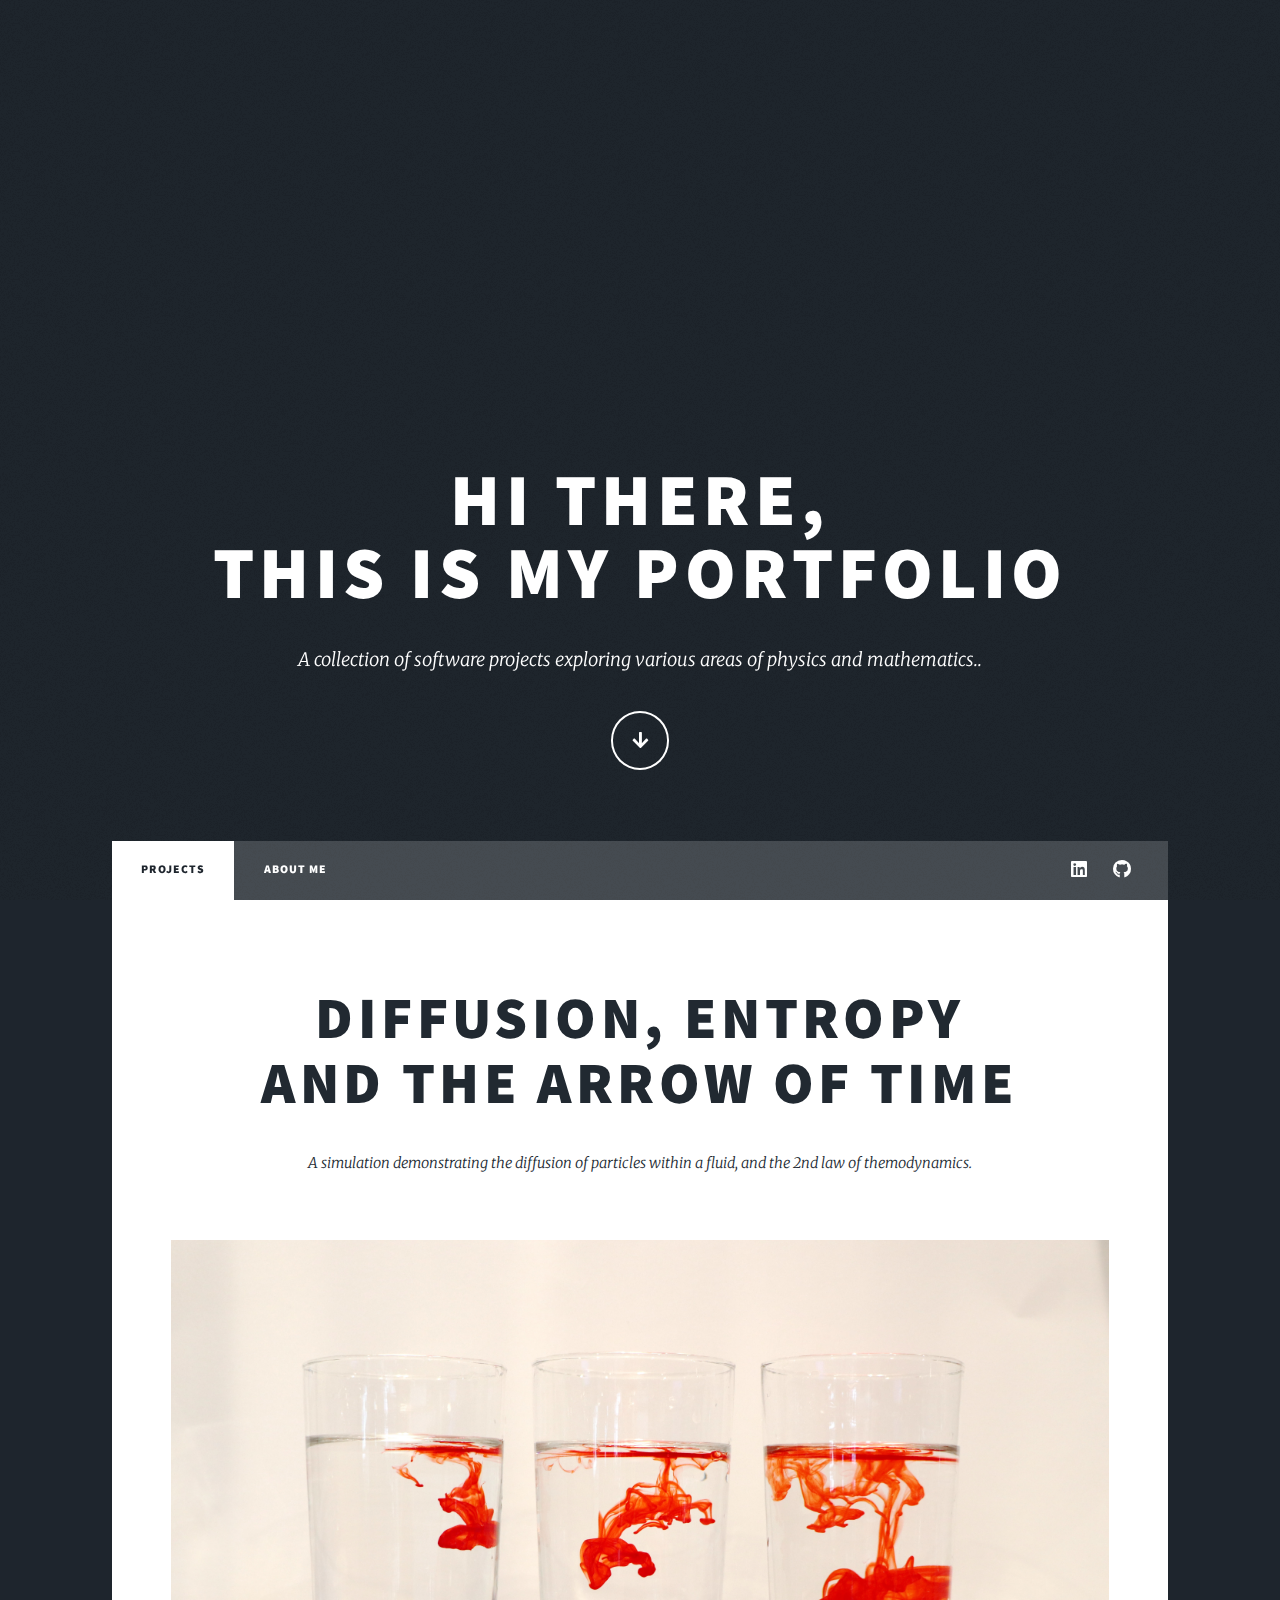
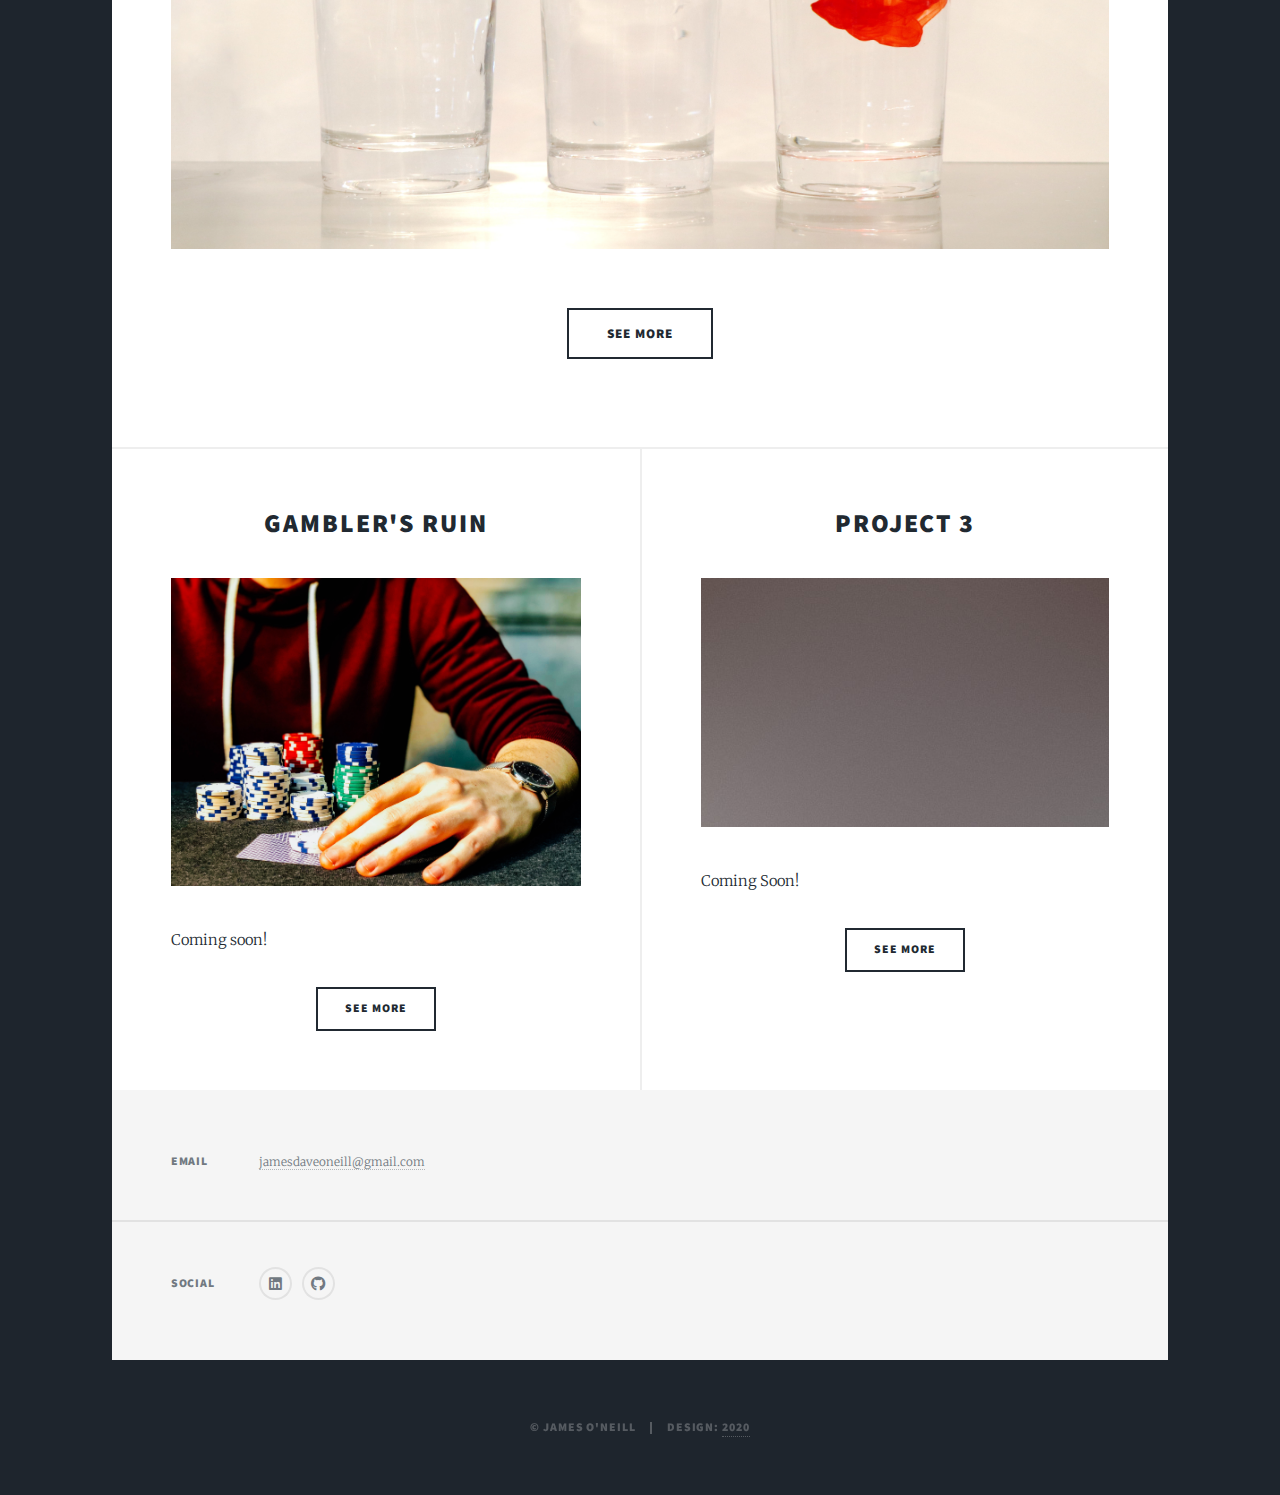
==== commit 7d46c4a1: "Added new page contents for Diffusion Simulation project" ====
--- a/index.html
+++ b/index.html
@@ -63,12 +63,12 @@
 							<section class="posts">
 								<article>
 									<header>
-										<h2><a href="#">Project 2</a></h2>
+										<h2><a href="Gambler's Ruin.html">Gambler's Ruin</a></h2>
 									</header>
-									<a href="#" class="image fit"><img src="images/pic02.jpg" alt="" /></a>
+									<a href="Gambler's Ruin.html" class="image fit"><img src="images/Gambler.jpg" alt="" /></a>
 									<p>Coming soon!</p>
 									<ul class="actions special">
-										<li><a href="#" class="button">see more</a></li>
+										<li><a href="Gambler's Ruin.html" class="button">see more</a></li>
 									</ul>
 								</article>
 								<article>
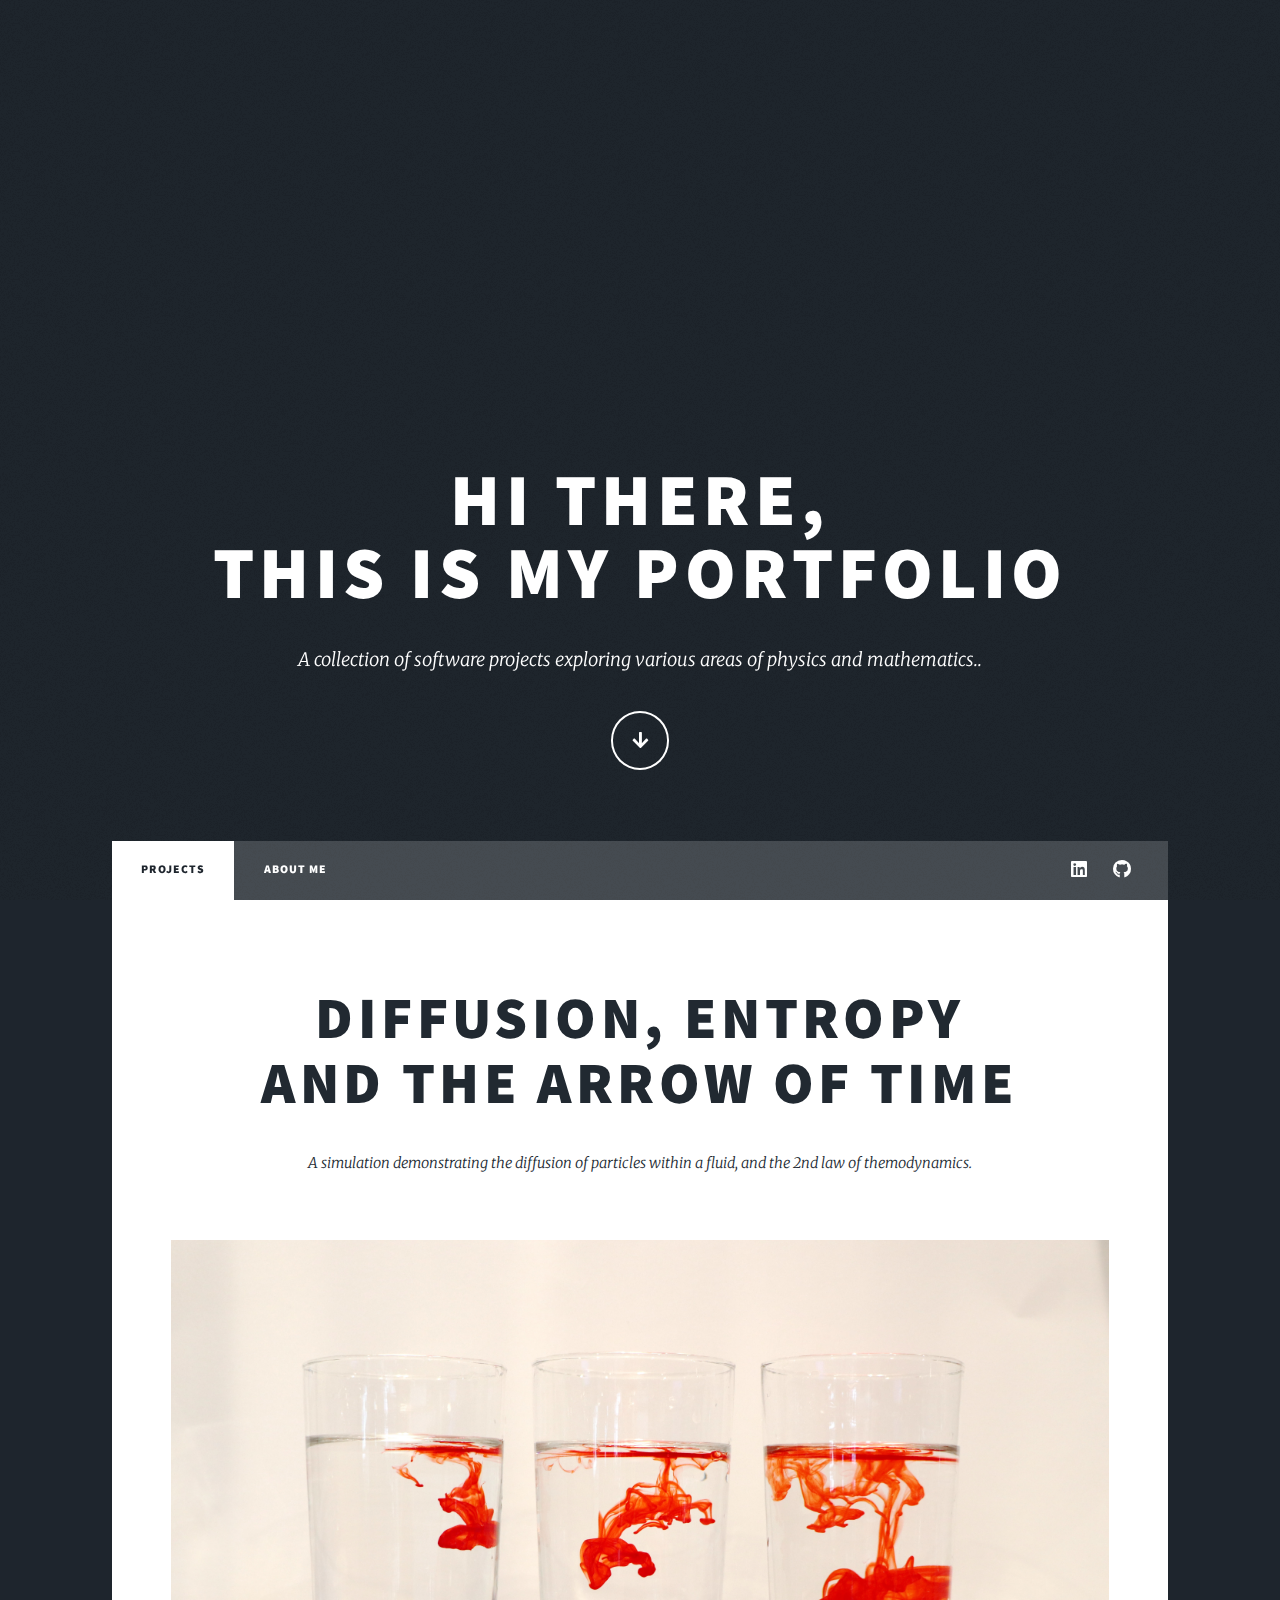
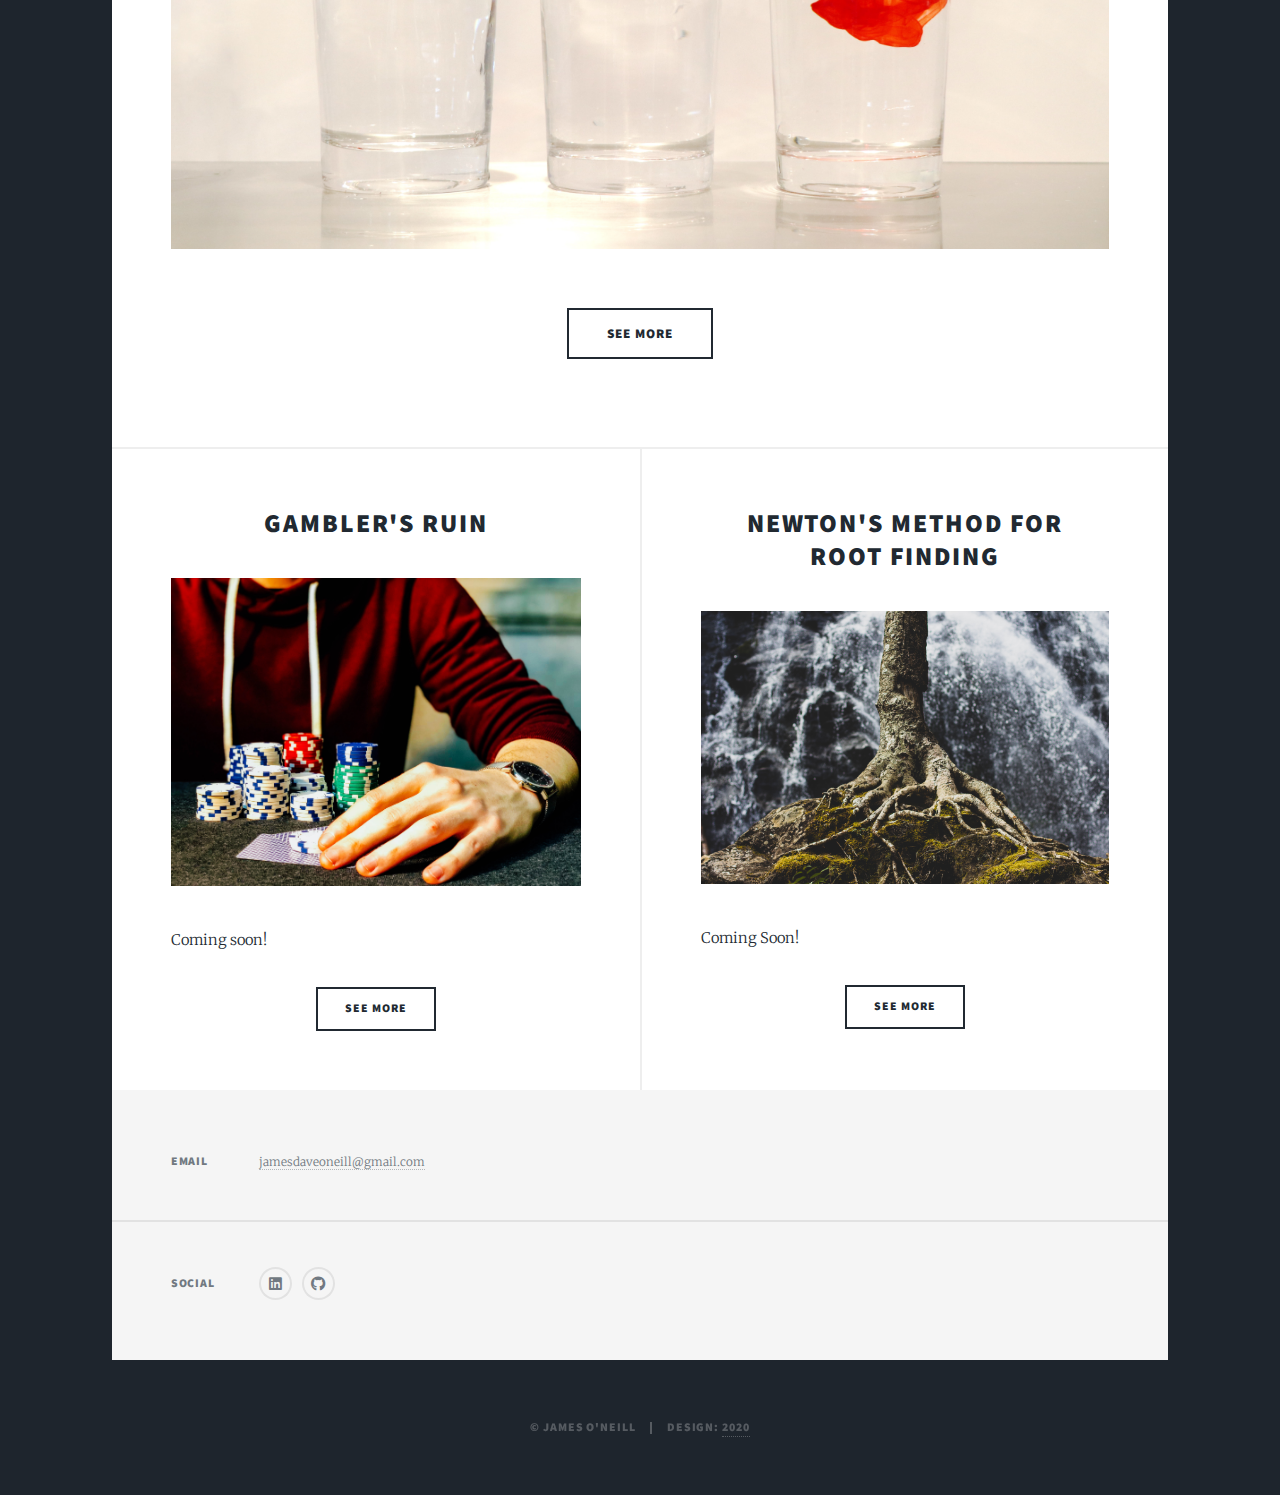
==== commit f2806cc0: "Added page for Newton Method of Root Finding Added image to Newton Method link" ====
--- a/index.html
+++ b/index.html
@@ -1,9 +1,5 @@
 <!DOCTYPE HTML>
-<!--
-	Massively by HTML5 UP
-	html5up.net | @ajlkn
-	Free for personal and commercial use under the CCA 3.0 license (html5up.net/license)
--->
+
 <html>
 	<head>
 		<title>Portfolio - James O'Neill</title>
@@ -73,12 +69,12 @@
 								</article>
 								<article>
 									<header>
-										<h2><a href="#">Project 3</a></h2>
+										<h2><a href="NewtonRoots.html">Newton's Method for <br/>Root Finding</a></h2>
 									</header>
-									<a href="#" class="image fit"><img src="images/pic03.jpg" alt="" /></a>
+									<a href="NewtonRoots.html" class="image fit"><img src="images/Roots.jpg" alt="" /></a>
 									<p>Coming Soon!</p>
 									<ul class="actions special">
-										<li><a href="#" class="button">see more</a></li>
+										<li><a href="NewtonRoots.html" class="button">see more</a></li>
 									</ul>
 								</article>
 								
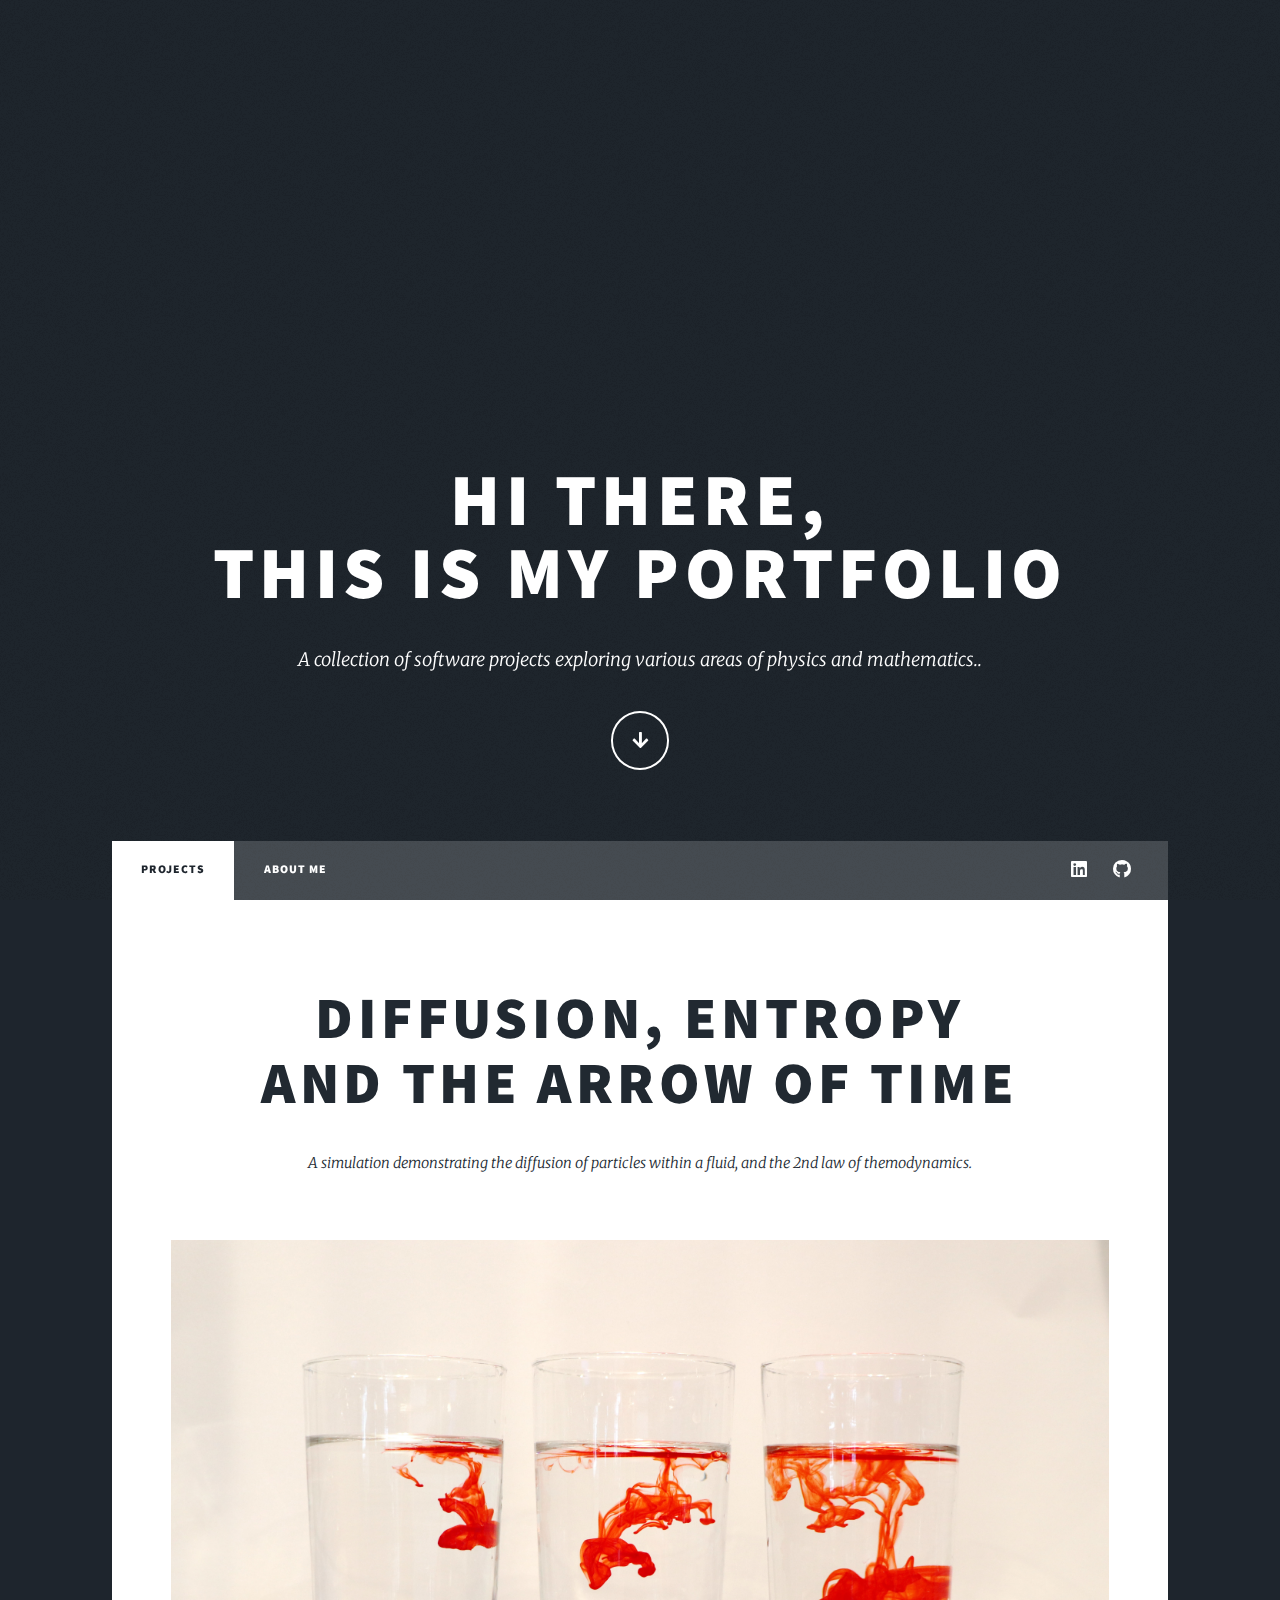
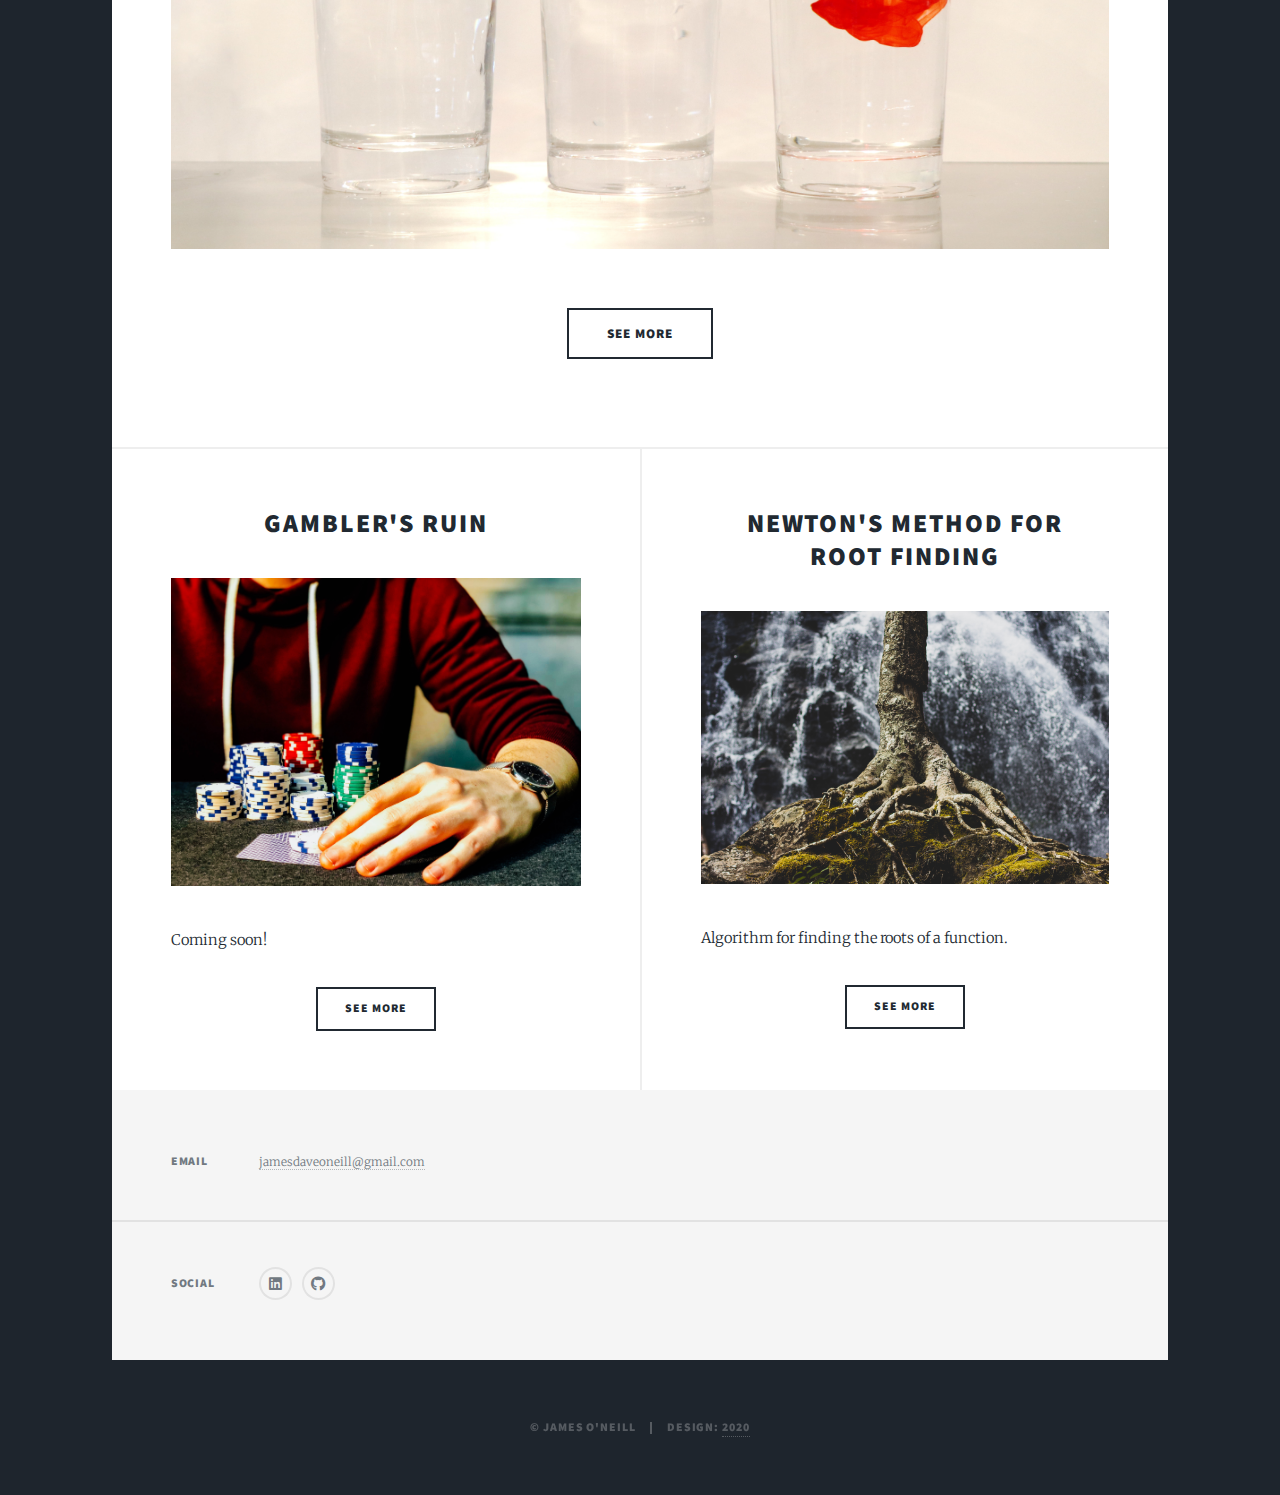
==== commit 9cd9497c: "Updated preview for Newton's root finding method page" ====
--- a/index.html
+++ b/index.html
@@ -72,7 +72,7 @@
 										<h2><a href="NewtonRoots.html">Newton's Method for <br/>Root Finding</a></h2>
 									</header>
 									<a href="NewtonRoots.html" class="image fit"><img src="images/Roots.jpg" alt="" /></a>
-									<p>Coming Soon!</p>
+									<p>Algorithm for finding the roots of a function.</p>
 									<ul class="actions special">
 										<li><a href="NewtonRoots.html" class="button">see more</a></li>
 									</ul>
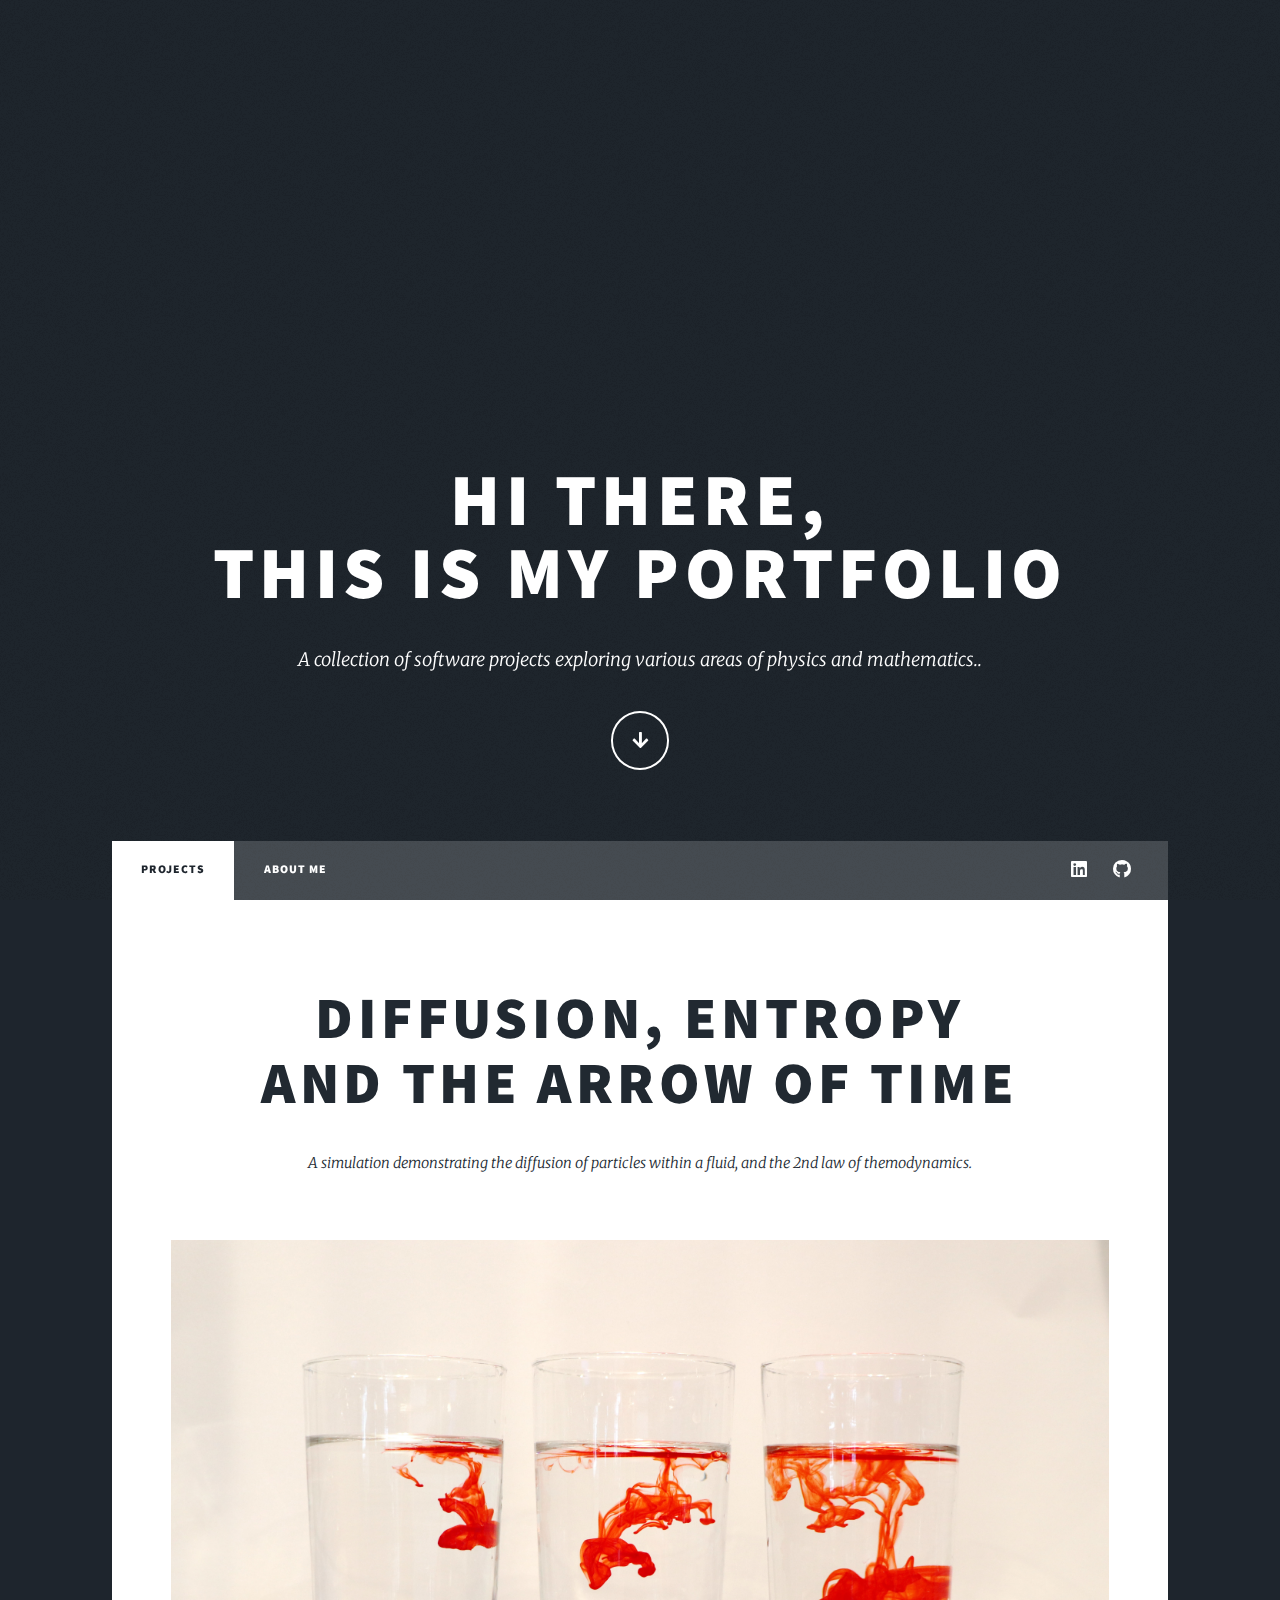
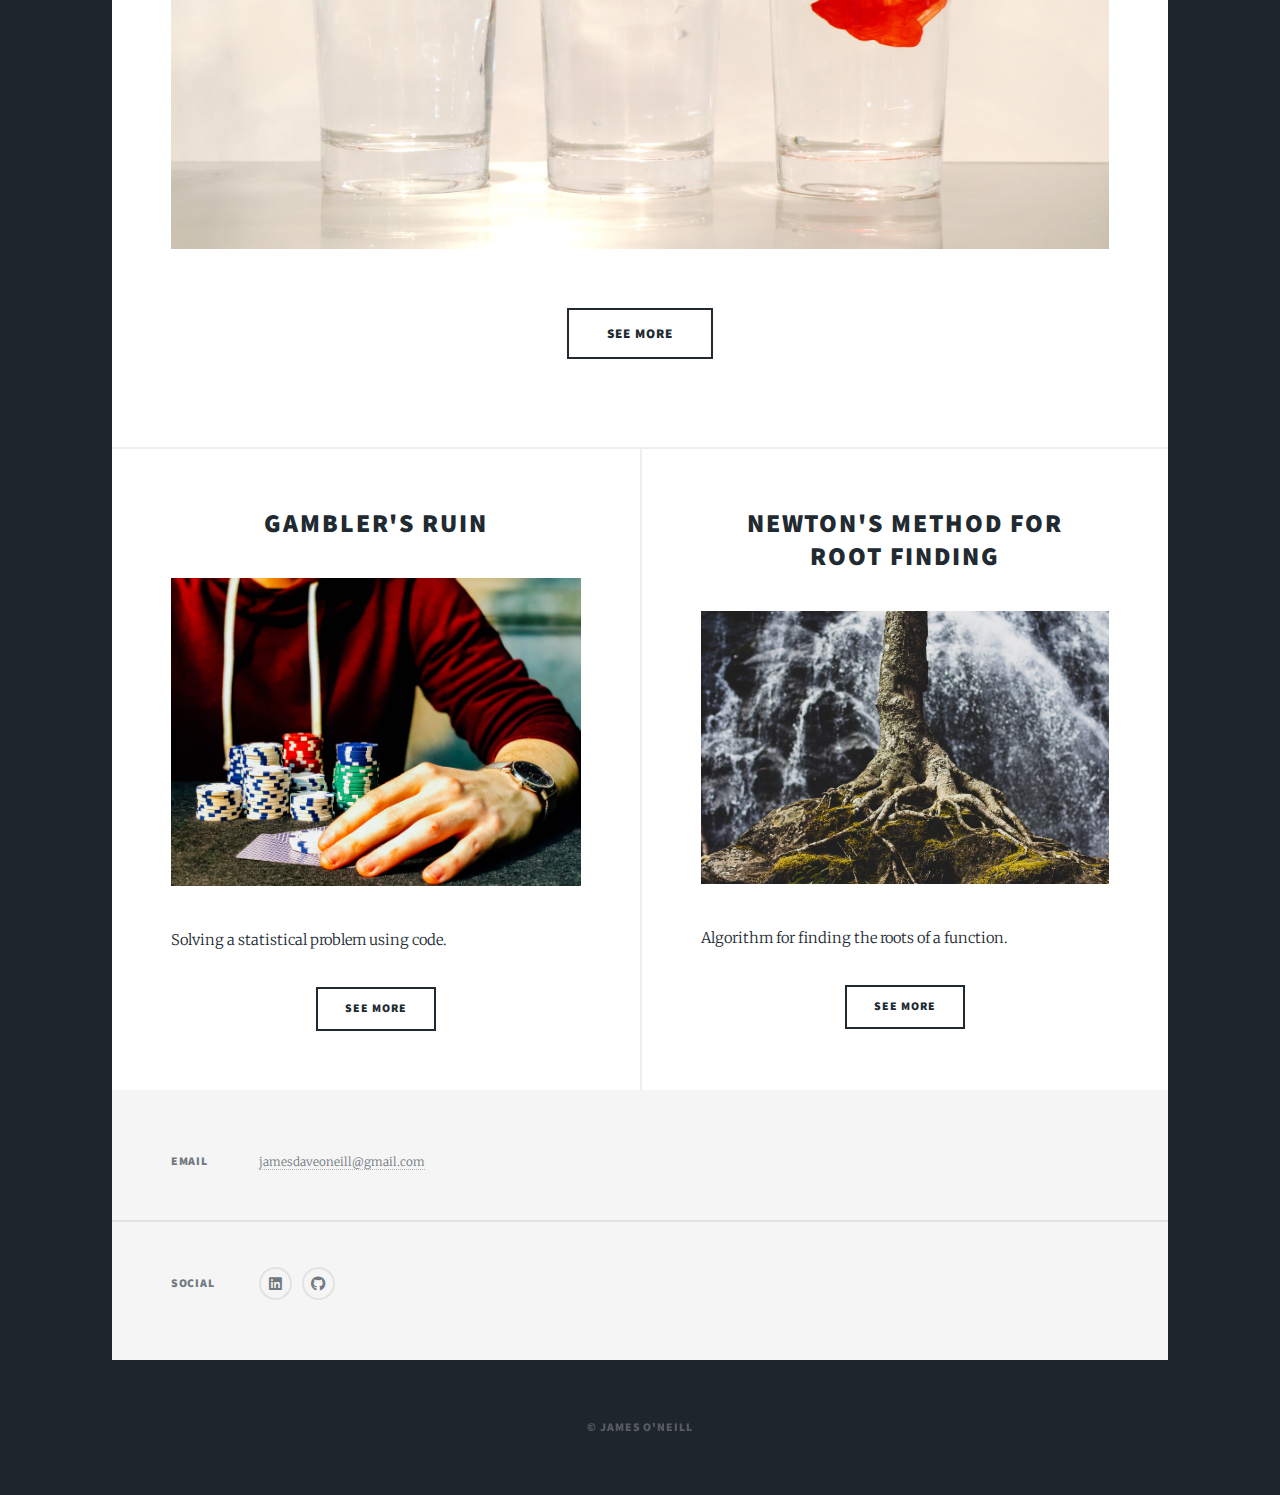
==== commit 562c7448: "Gambler's Ruin page ready to go live" ====
--- a/index.html
+++ b/index.html
@@ -1,4 +1,4 @@
-<!DOCTYPE HTML>
+﻿<!DOCTYPE HTML>
 
 <html>
 	<head>
@@ -62,7 +62,7 @@
 										<h2><a href="Gambler's Ruin.html">Gambler's Ruin</a></h2>
 									</header>
 									<a href="Gambler's Ruin.html" class="image fit"><img src="images/Gambler.jpg" alt="" /></a>
-									<p>Coming soon!</p>
+									<p>Solving a statistical problem using code.</p>
 									<ul class="actions special">
 										<li><a href="Gambler's Ruin.html" class="button">see more</a></li>
 									</ul>
@@ -79,6 +79,7 @@
 								</article>
 								
 							</section>
+                        
 
 						<!-- Footer -->
 
@@ -103,7 +104,7 @@
 					
 				<!-- Copyright -->
 					<div id="copyright">
-						<ul><li>&copy; James O'Neill</li><li>Design: <a href="https://html5up.net">2020</a></li></ul>
+                        <ul><li>&copy; James O'Neill</li></ul>
 					</div>
 
 			</div>
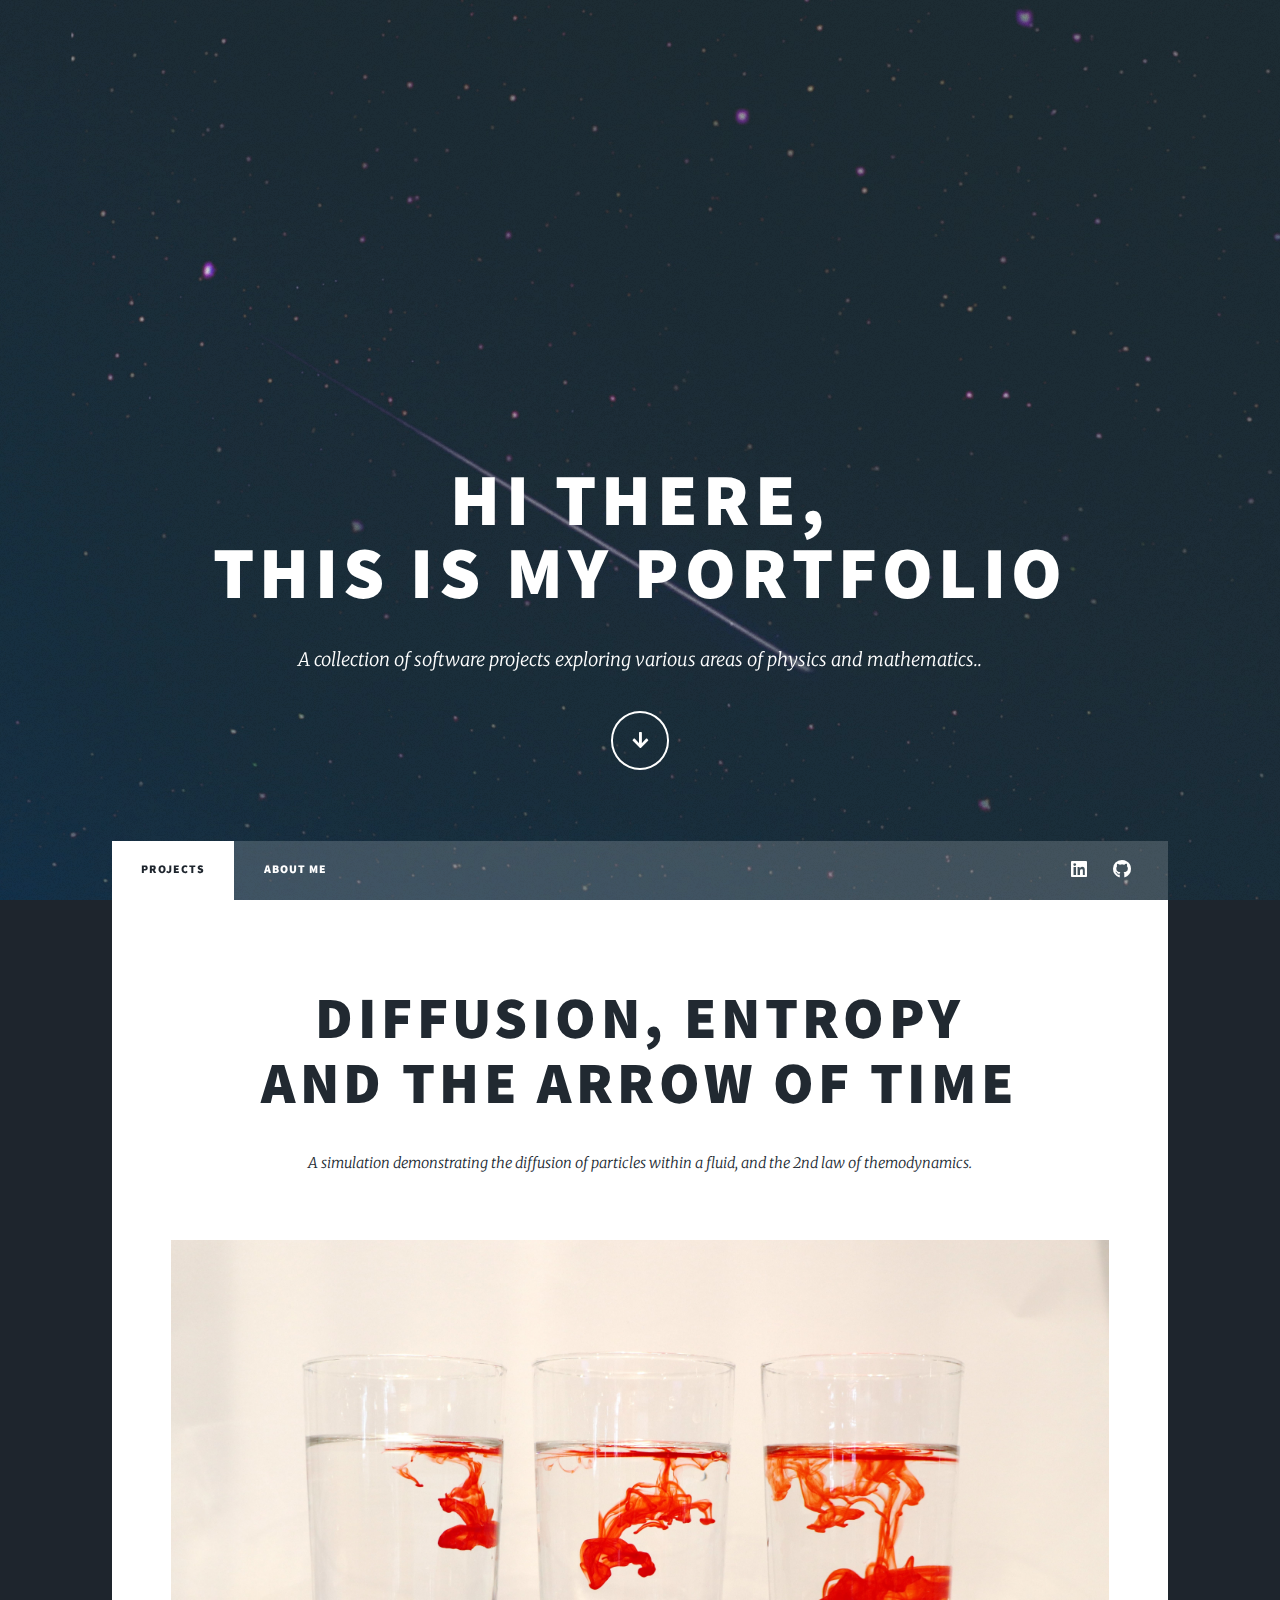
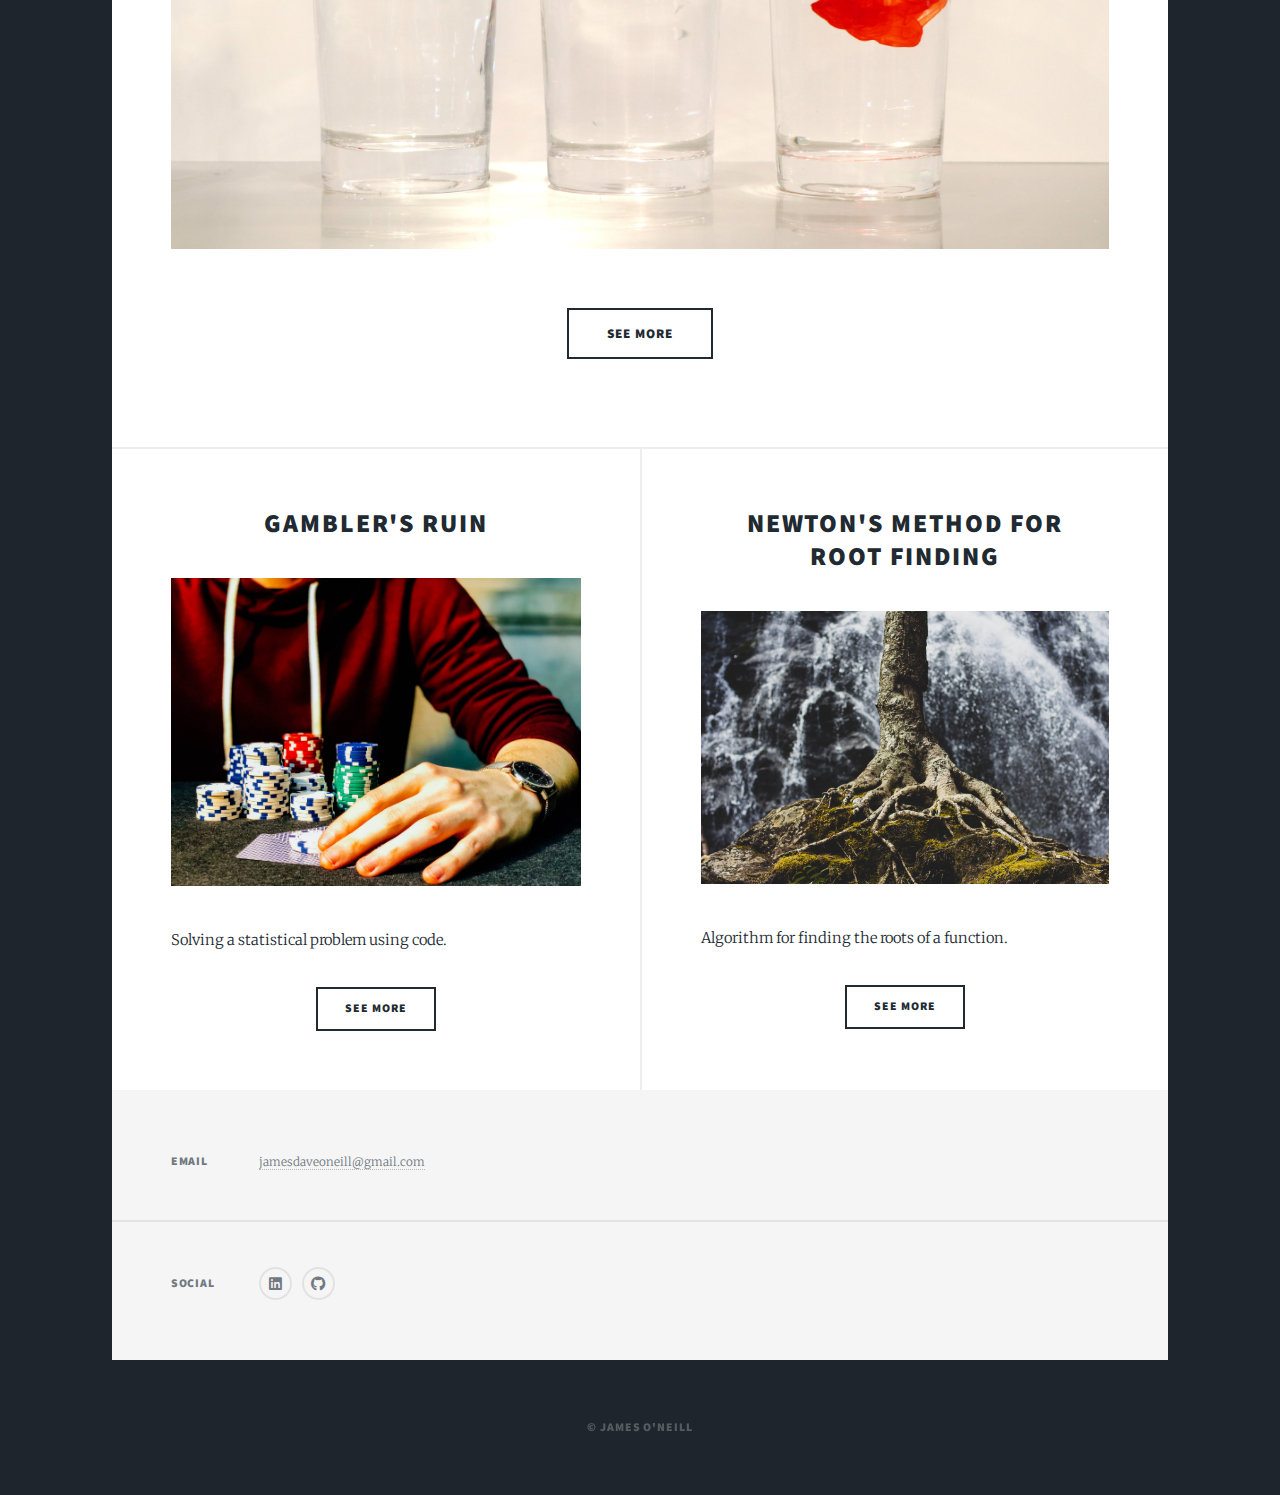
==== commit bde976a6: "Added prototype of mse gui project" ====
--- a/index.html
+++ b/index.html
@@ -49,7 +49,7 @@
 									and the Arrow of Time</a></h2>
 									<p>A simulation demonstrating the diffusion of particles within a fluid, and the 2nd law of themodynamics.</p>
 								</header>
-								<a href="Diffusion Simulation.html" class="image main"><img src="images/Diffusion Pic.jpg" alt="" /></a>
+								<a href="Diffusion Simulation.html" class="image main"><img src="images/Diffusion Pic-min.jpg" alt="" /></a>
 								<ul class="actions special">
 									<li><a href="Diffusion Simulation.html" class="button large">See more</a></li>
 								</ul>
--- a/assets/css/main.css
+++ b/assets/css/main.css
@@ -1,10 +1,10 @@
 @import url(fontawesome-all.min.css);
 @import url("https://fonts.googleapis.com/css?family=Merriweather:300,700,300italic,700italic|Source+Sans+Pro:900");
 
-/*
-	Massively by HTML5 UP
-	html5up.net | @ajlkn
-	Free for personal and commercial use under the CCA 3.0 license (html5up.net/license)
+/*
+	Massively by HTML5 UP
+	html5up.net | @ajlkn
+	Free for personal and commercial use under the CCA 3.0 license (html5up.net/license)
 */
 
 html, body, div, span, applet, object,
@@ -3234,7 +3234,7 @@
 			width: 100%;
 			height: 100%;
 			background-color: #212931;
-			background-image: url("../../images/overlay.png"), linear-gradient(0deg, rgba(0, 0, 0, 0.1), rgba(0, 0, 0, 0.1)), url("../../images/spacebg3.jpg");
+			background-image: url("../../images/overlay.png"), linear-gradient(0deg, rgba(0, 0, 0, 0.1), rgba(0, 0, 0, 0.1)), url("../../images/diego-ph-5LOhydOtTKU-unsplash.jpg");
 			background-size: auto,								auto,														100% auto;
 			background-position: center,								center,														top center;
 			background-repeat: repeat,								repeat,													    repeat;
@@ -4687,16 +4687,16 @@
 		}
 
 	}
-	.iframe-container{
-		  position: relative;
-		  width: 100%;
-		  padding-bottom: 56.25%; 
-		  height: 0;
-	}
-	.iframe-container iframe{
-		  position: absolute;
-		  top:0;
-		  left: 0;
-		  width: 100%;
-		  height: 100%;
+	.iframe-container{
+		  position: relative;
+		  width: 100%;
+		  padding-bottom: 56.25%; 
+		  height: 0;
+	}
+	.iframe-container iframe{
+		  position: absolute;
+		  top:0;
+		  left: 0;
+		  width: 100%;
+		  height: 100%;
 	}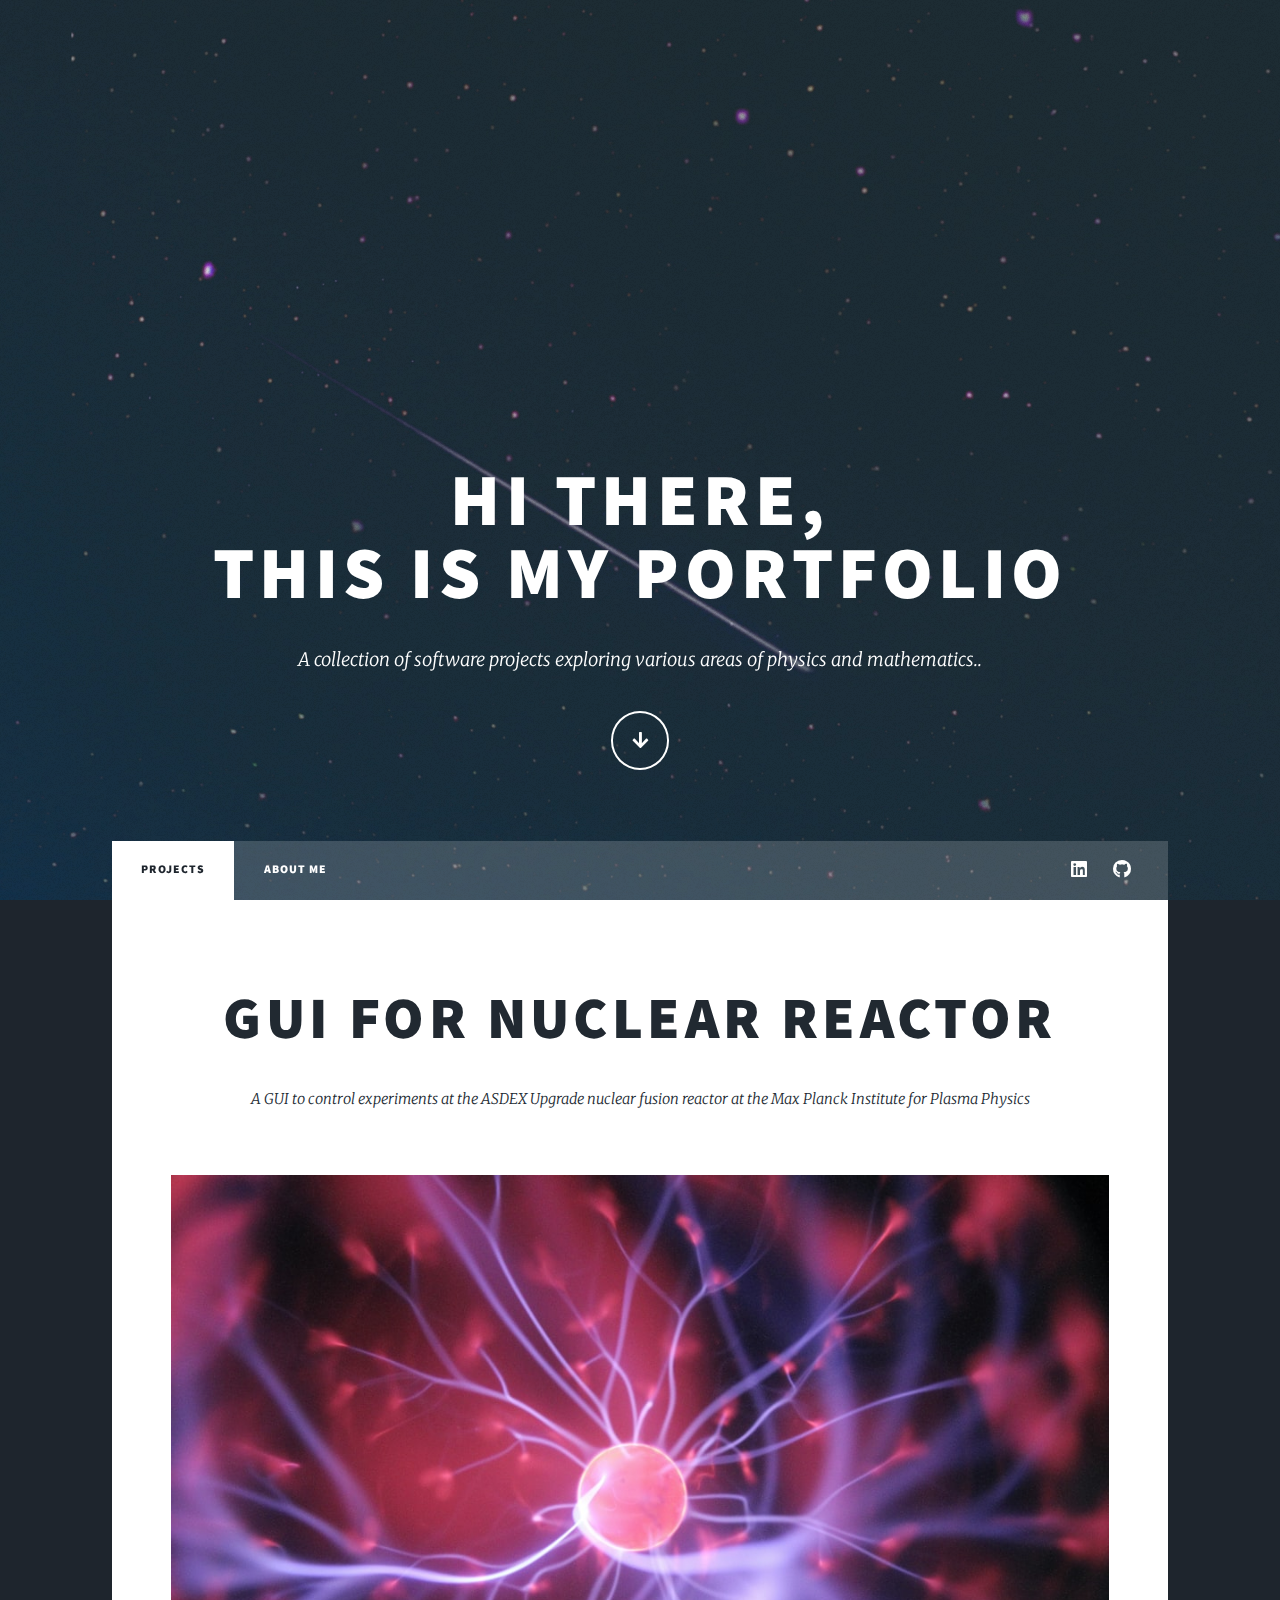
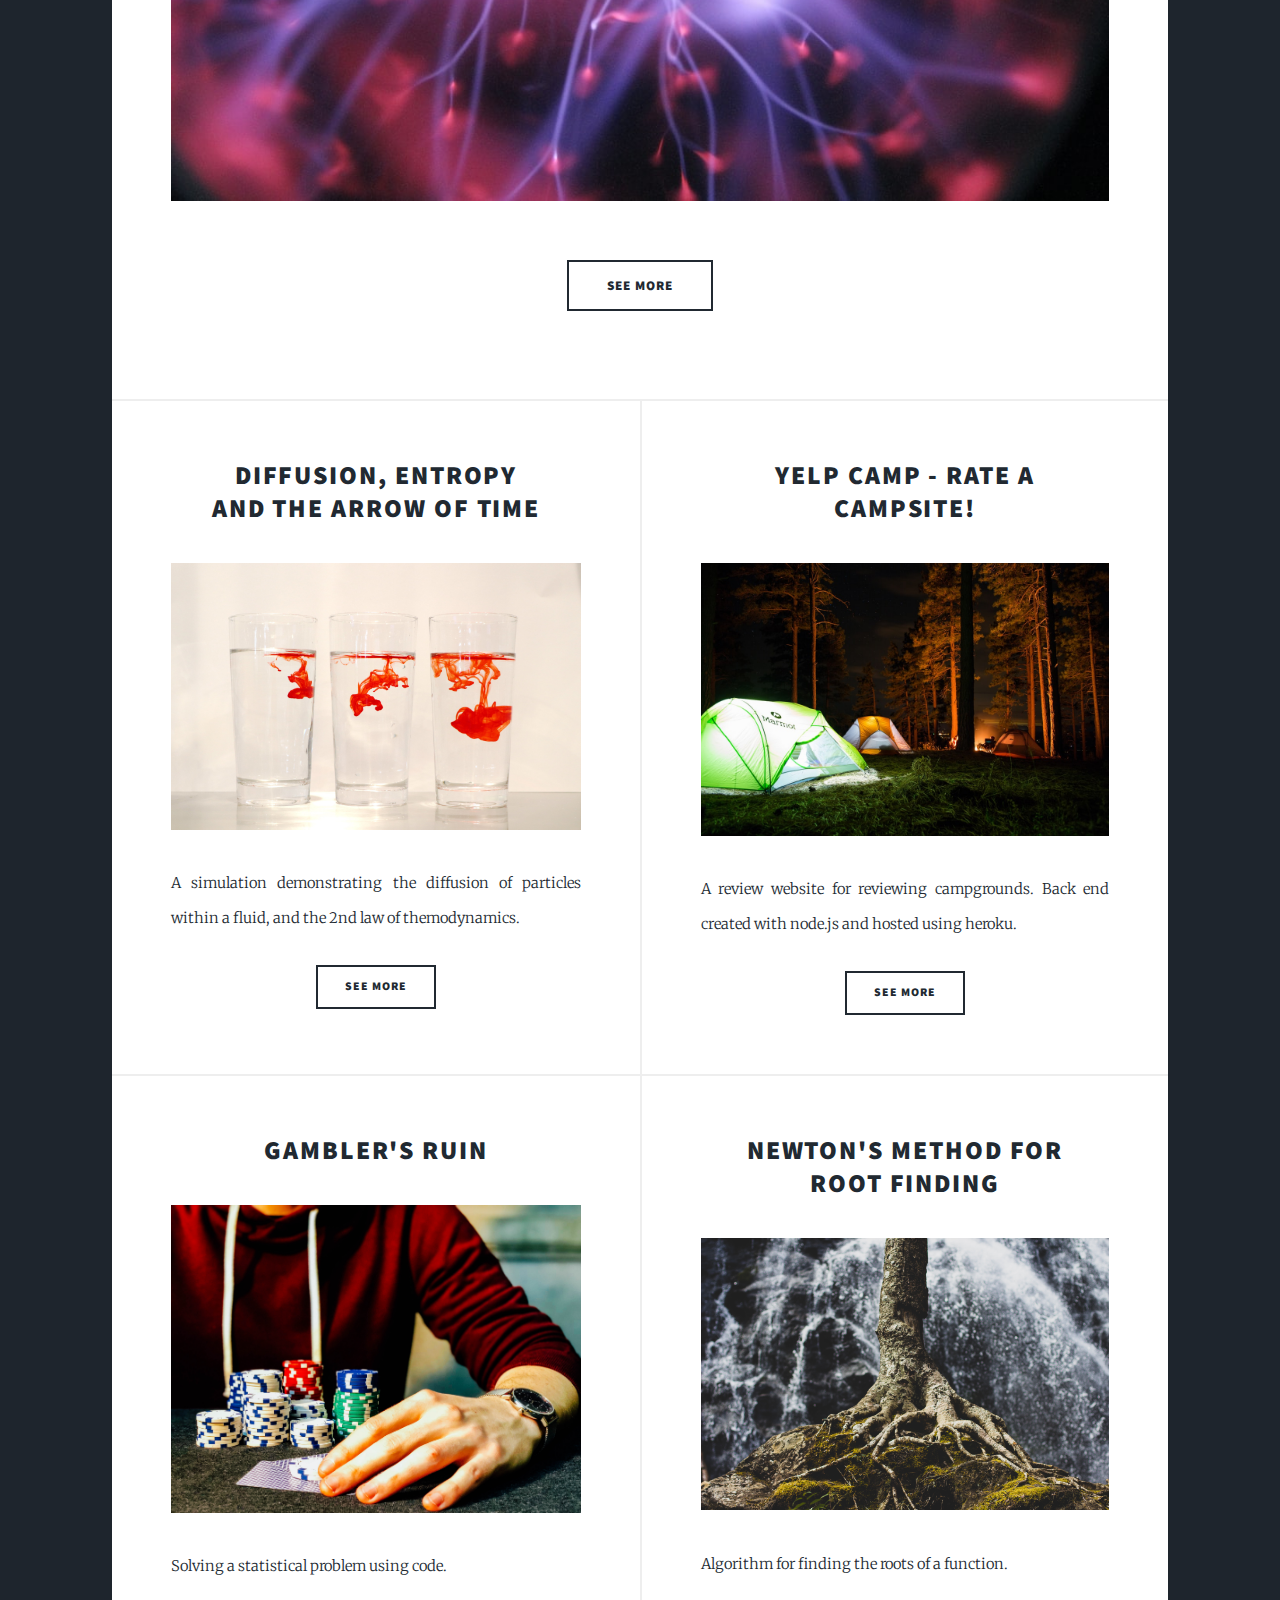
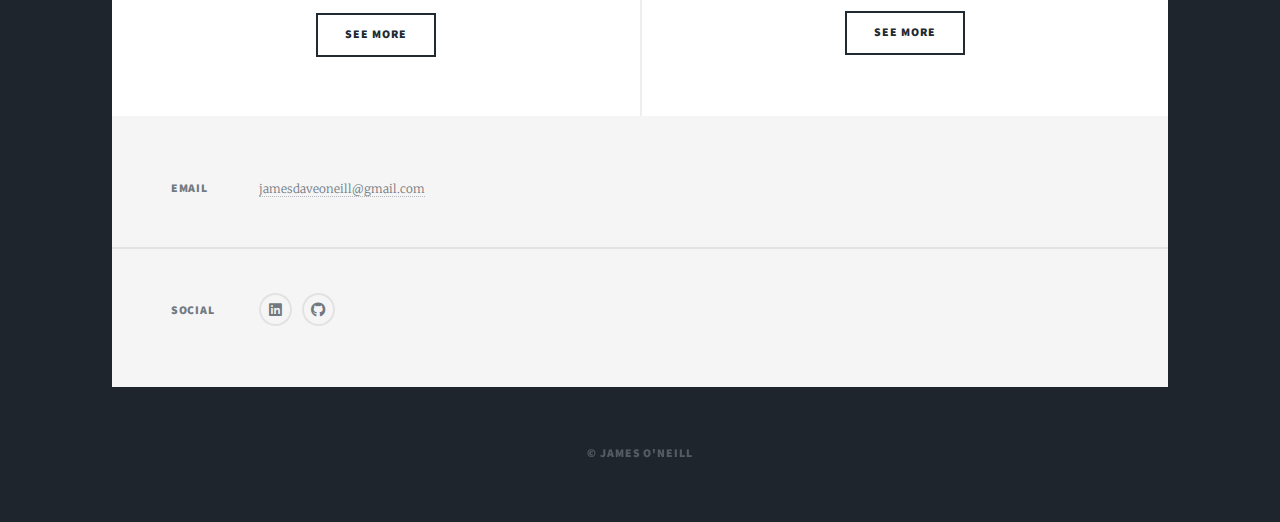
==== commit 725826b2: "Added link to GUI" ====
--- a/index.html
+++ b/index.html
@@ -45,18 +45,39 @@
 						<!-- Featured Project -->
 							<article class="post featured">
 								<header class="major">
-									<h2><a href="Diffusion Simulation.html">Diffusion, Entropy<br />
-									and the Arrow of Time</a></h2>
-									<p>A simulation demonstrating the diffusion of particles within a fluid, and the 2nd law of themodynamics.</p>
+									<h2><a href="./gui/#/">GUI for Nuclear Reactor</a></h2>
+									<p>A GUI to control experiments at the ASDEX Upgrade nuclear fusion reactor at the Max Planck Institute for Plasma Physics</p>
 								</header>
-								<a href="Diffusion Simulation.html" class="image main"><img src="images/Diffusion Pic-min.jpg" alt="" /></a>
+								<a href="./gui/#/" class="image main"><img src="images/plasma.jpg" alt="" /></a>
 								<ul class="actions special">
-									<li><a href="Diffusion Simulation.html" class="button large">See more</a></li>
+									<li><a href="./gui/#/" class="button large">See more</a></li>
 								</ul>
 							</article>
 
 						<!-- Projects -->
 							<section class="posts">
+								<article>
+									<header>
+										<h2><a href="Diffusion Simulation.html">Diffusion, Entropy<br />
+										and the Arrow of Time</a></h2>
+										
+									</header>
+									<a href="Diffusion Simulation.html" class="image fit"><img src="images/Diffusion Pic-min.jpg" alt="" /></a>
+									<p>A simulation demonstrating the diffusion of particles within a fluid, and the 2nd law of themodynamics.</p>
+									<ul class="actions special">
+										<li><a href="Diffusion Simulation.html" class="button">See more</a></li>
+									</ul>
+								</article>
+								<article>
+									<header>
+										<h2><a href="https://boiling-reef-08590.herokuapp.com/">Yelp Camp - rate a campsite!</a></h2>
+									</header>
+									<a href="https://boiling-reef-08590.herokuapp.com/" class="image fit"><img src="images/camp.jpg" alt="" /></a>
+									<p>A review website for reviewing campgrounds. Back end created with node.js and hosted using heroku.</p>
+									<ul class="actions special">
+										<li><a href="https://boiling-reef-08590.herokuapp.com/" class="button">see more</a></li>
+									</ul>
+								</article>
 								<article>
 									<header>
 										<h2><a href="Gambler's Ruin.html">Gambler's Ruin</a></h2>
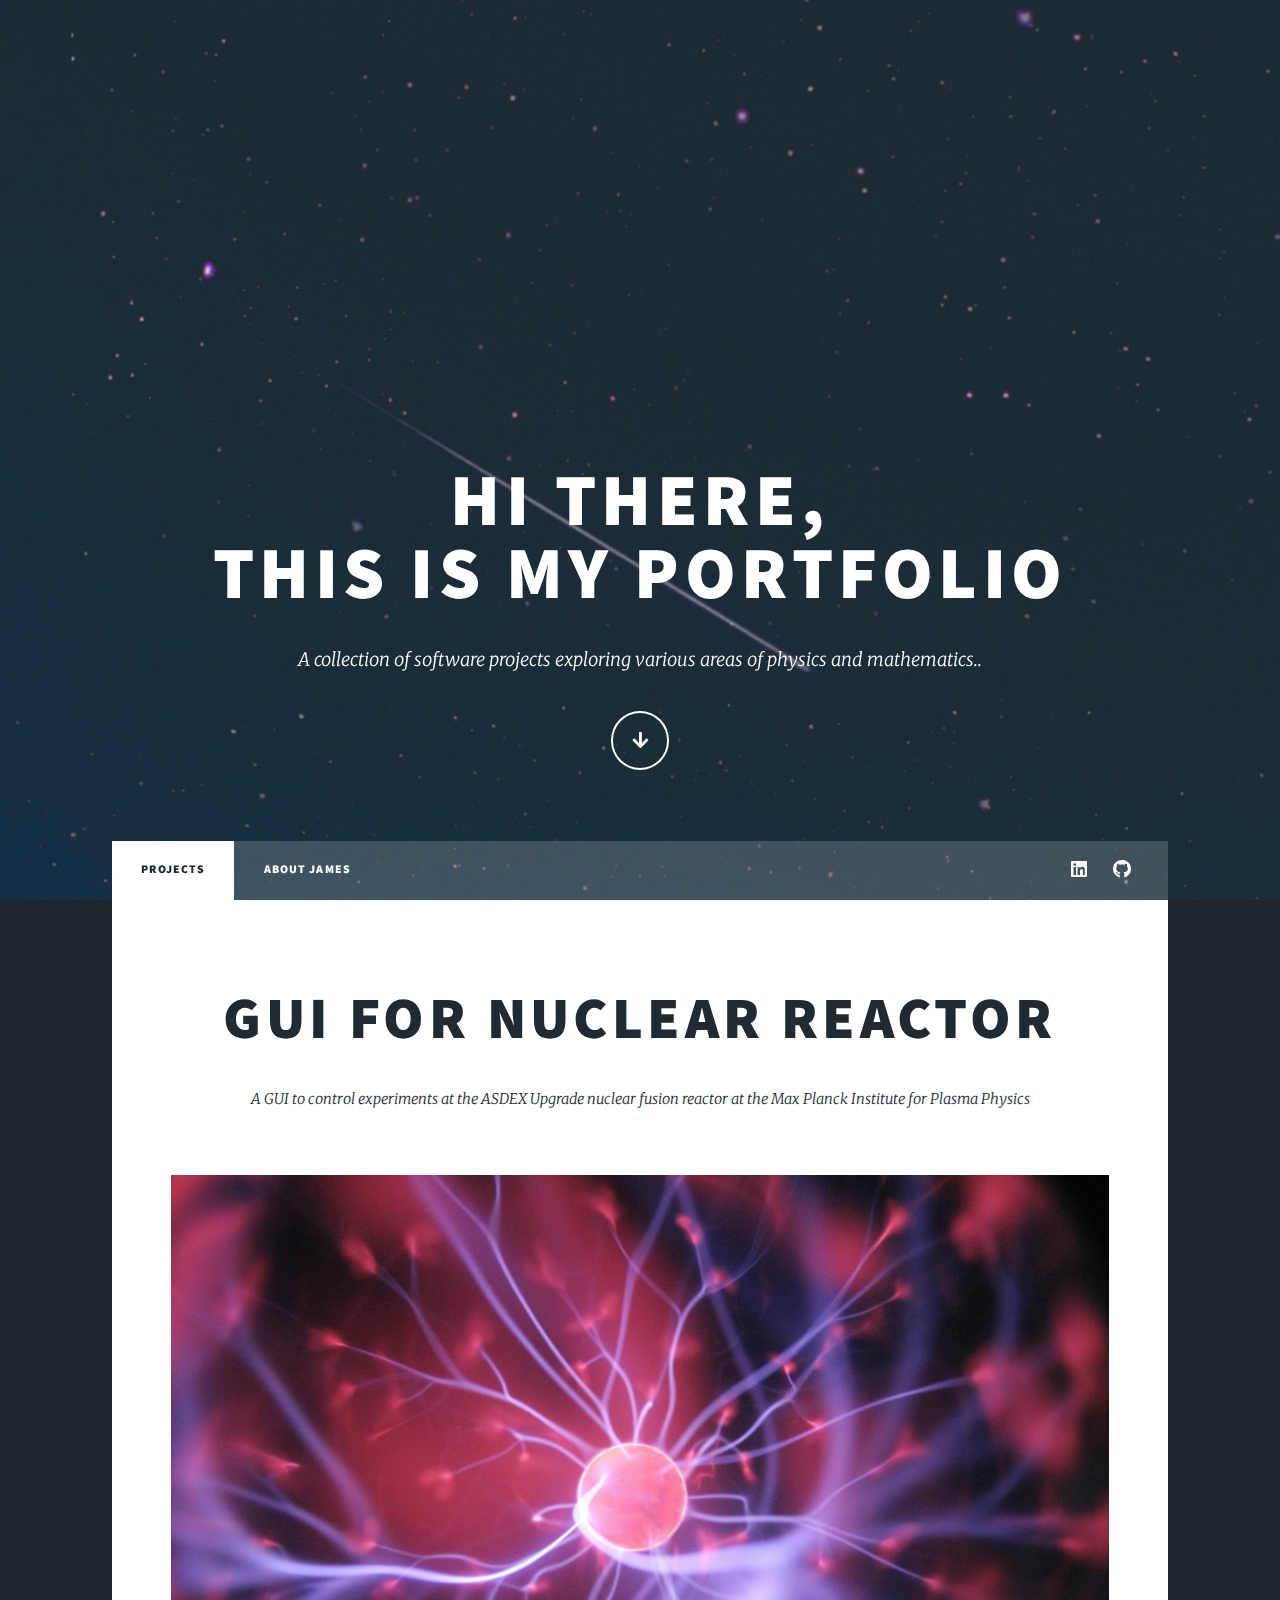
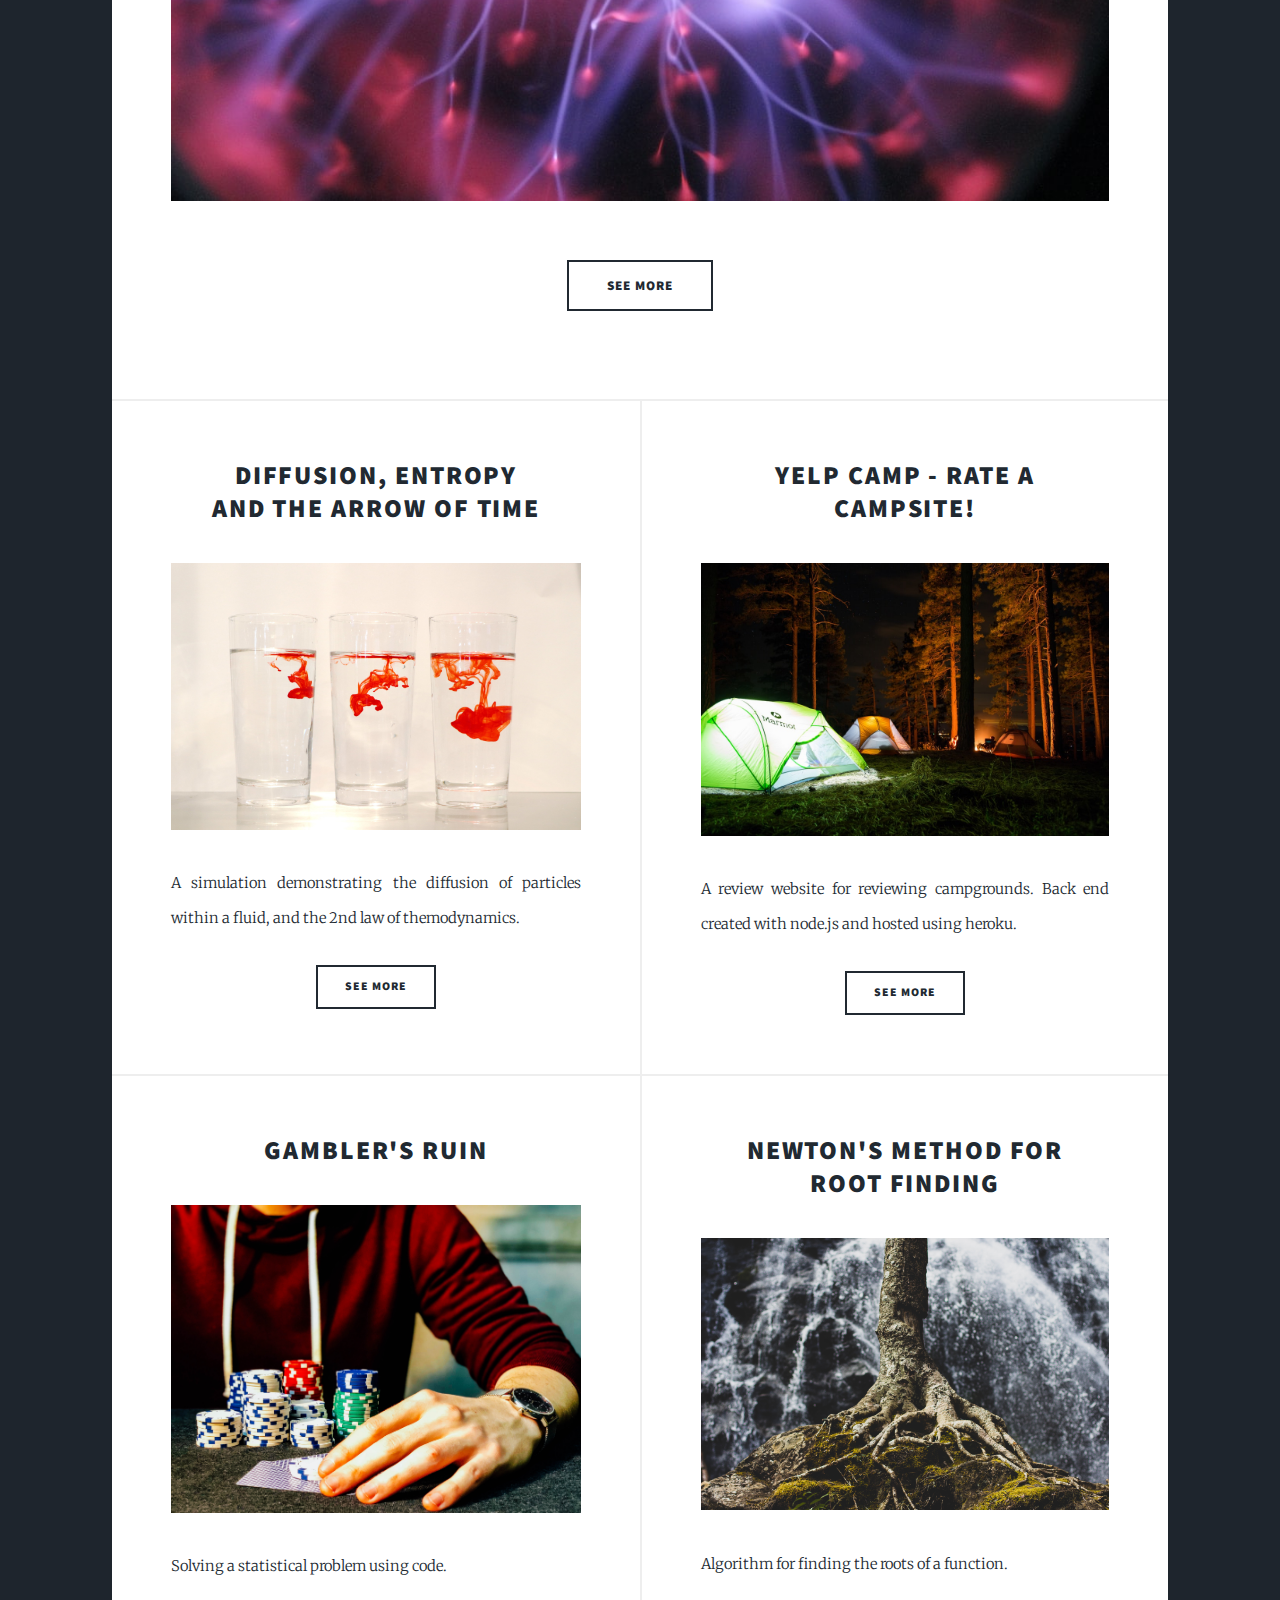
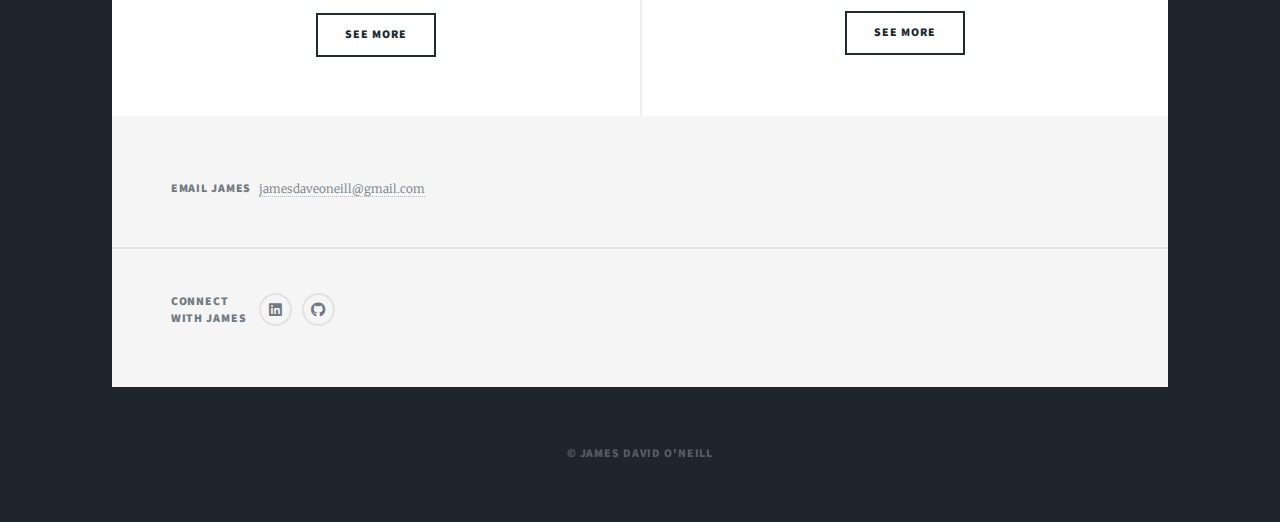
==== commit 4db17a7a: "redo About James page" ====
--- a/index.html
+++ b/index.html
@@ -31,7 +31,7 @@
 					<nav id="nav">
 						<ul class="links">
 							<li class="active"><a href="index.html">Projects</a></li>
-							<li><a href="aboutme.html">About Me</a></li>
+							<li><a href="aboutme.html">About James</a></li>
 						</ul>
 						<ul class="icons">
 							<li><a href="https://www.linkedin.com/in/james-o-neill-bb5a001a0/" class="icon brands fa-linkedin"><span class="label">Instagram</span></a></li>
@@ -110,11 +110,11 @@
 					<footer id="footer">
 						<section class="split contact">
 							<section>
-								<h3>Email</h3>
+								<h3>Email James</h3>
 								<p><a href="#">jamesdaveoneill@gmail.com</a></p>
 							</section>
 							<section>
-								<h3>Social</h3>
+								<h3>Connect with James</h3>
 								<ul class="icons alt">
 									<li><a href="https://www.linkedin.com/in/james-o-neill-bb5a001a0/" class="icon brands alt fa-linkedin"><span class="label">Instagram</span></a></li>
 									<li><a href="https://github.com/Jamesdavidoneill" class="icon brands alt fa-github"><span class="label">GitHub</span></a></li>
@@ -125,7 +125,7 @@
 					
 				<!-- Copyright -->
 					<div id="copyright">
-                        <ul><li>&copy; James O'Neill</li></ul>
+                        <ul><li>&copy; James David O'Neill</li></ul>
 					</div>
 
 			</div>
